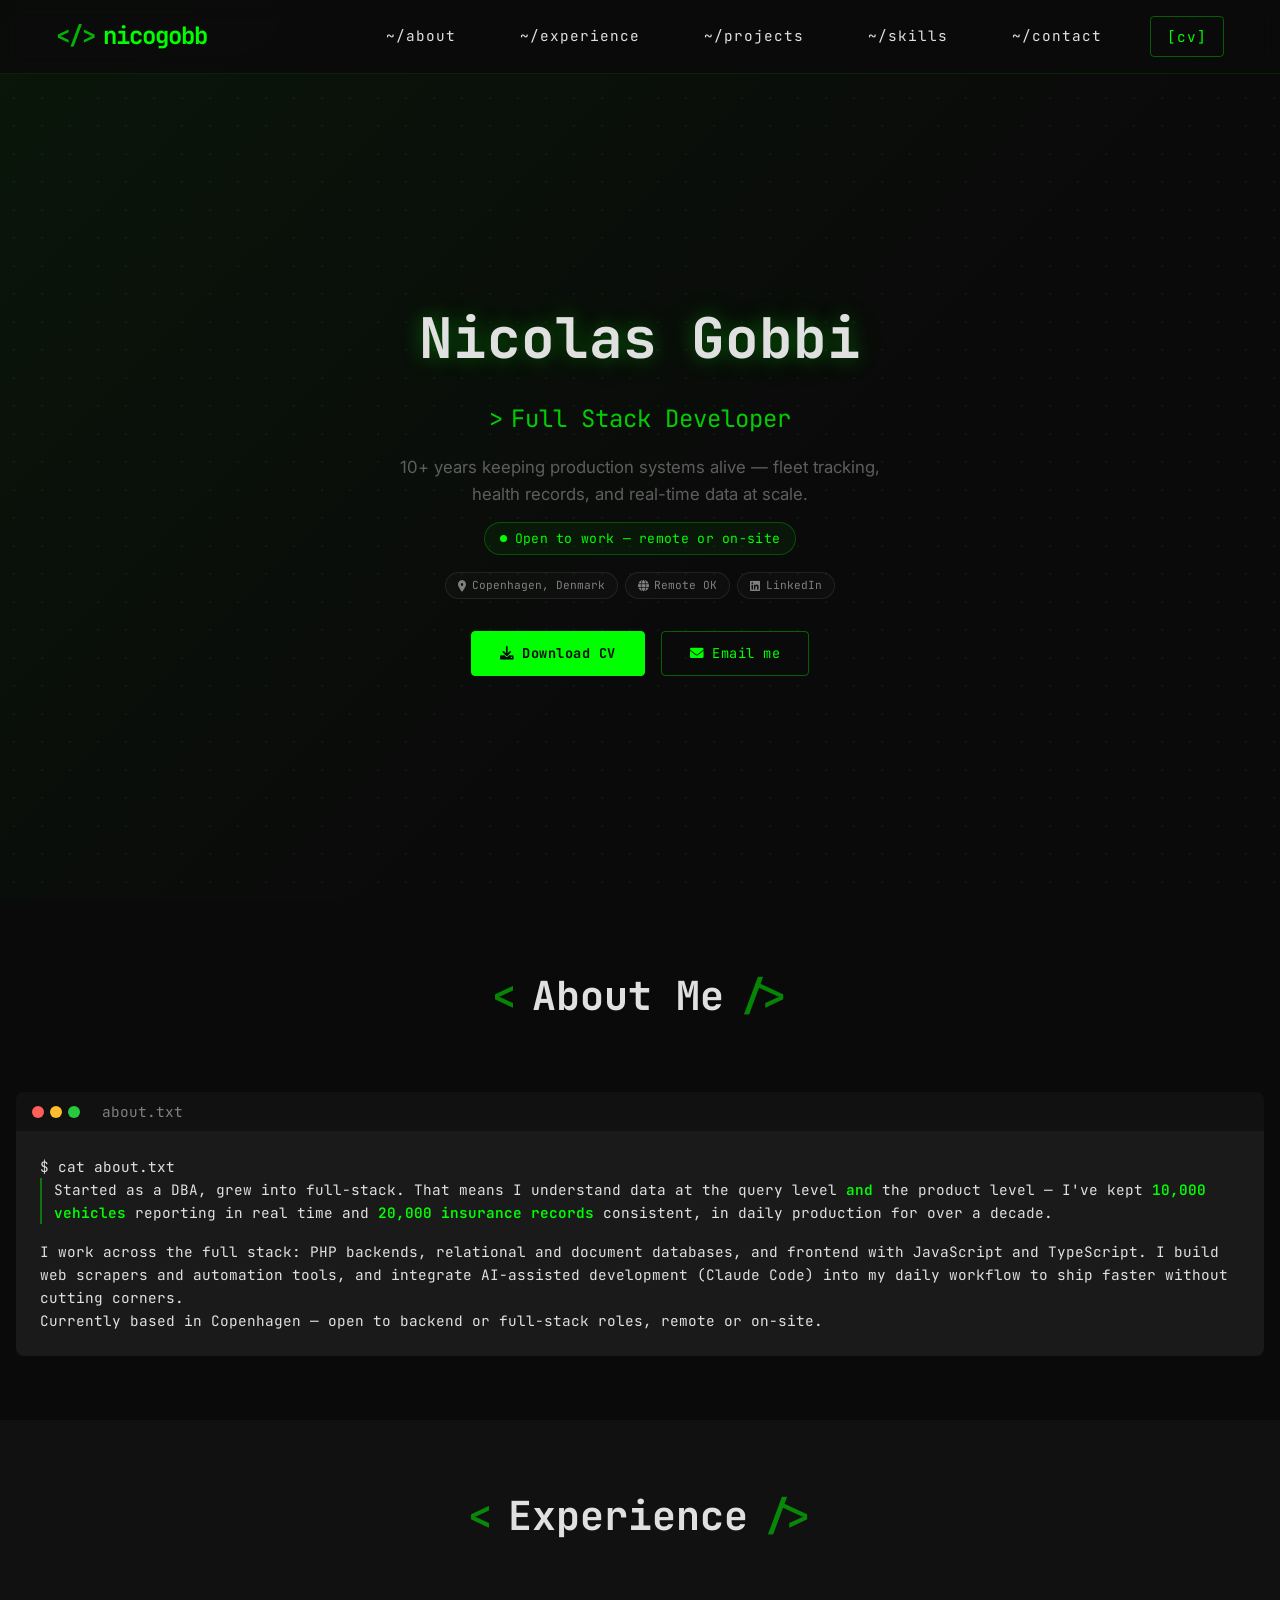
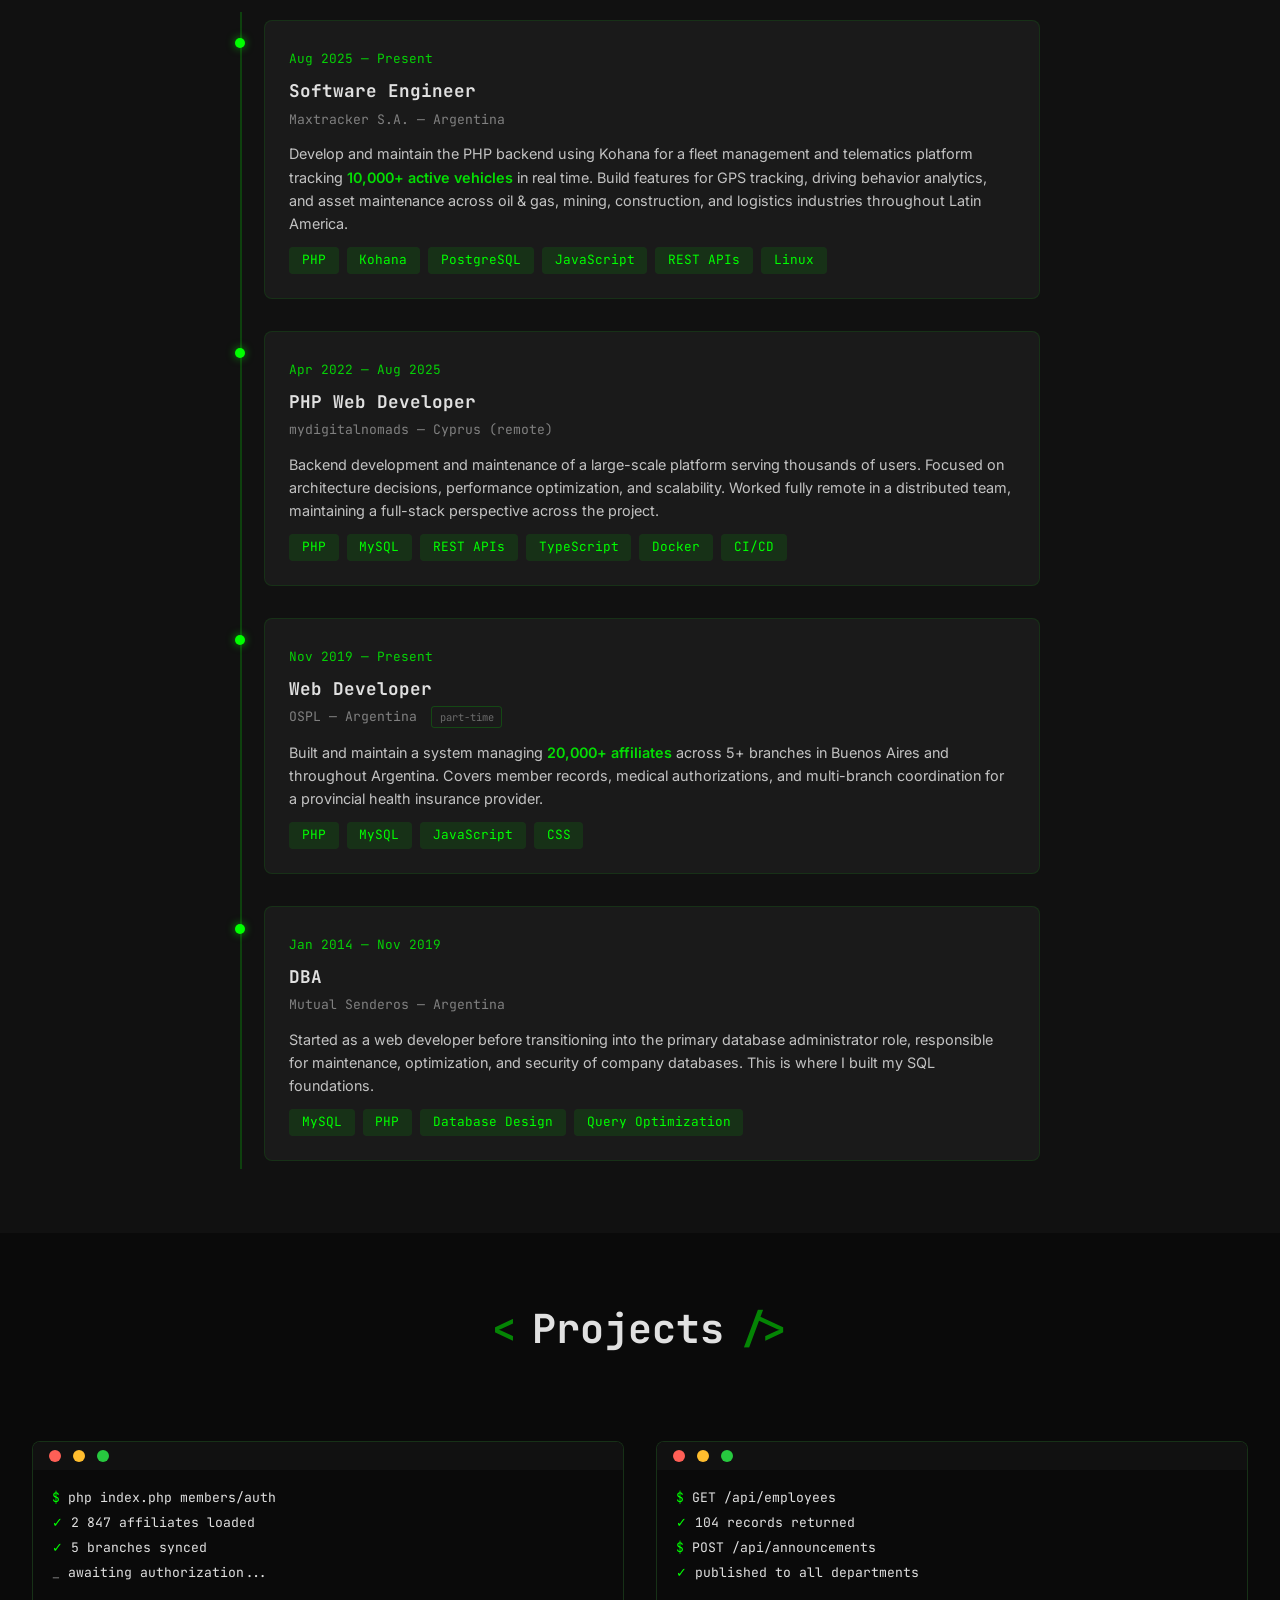
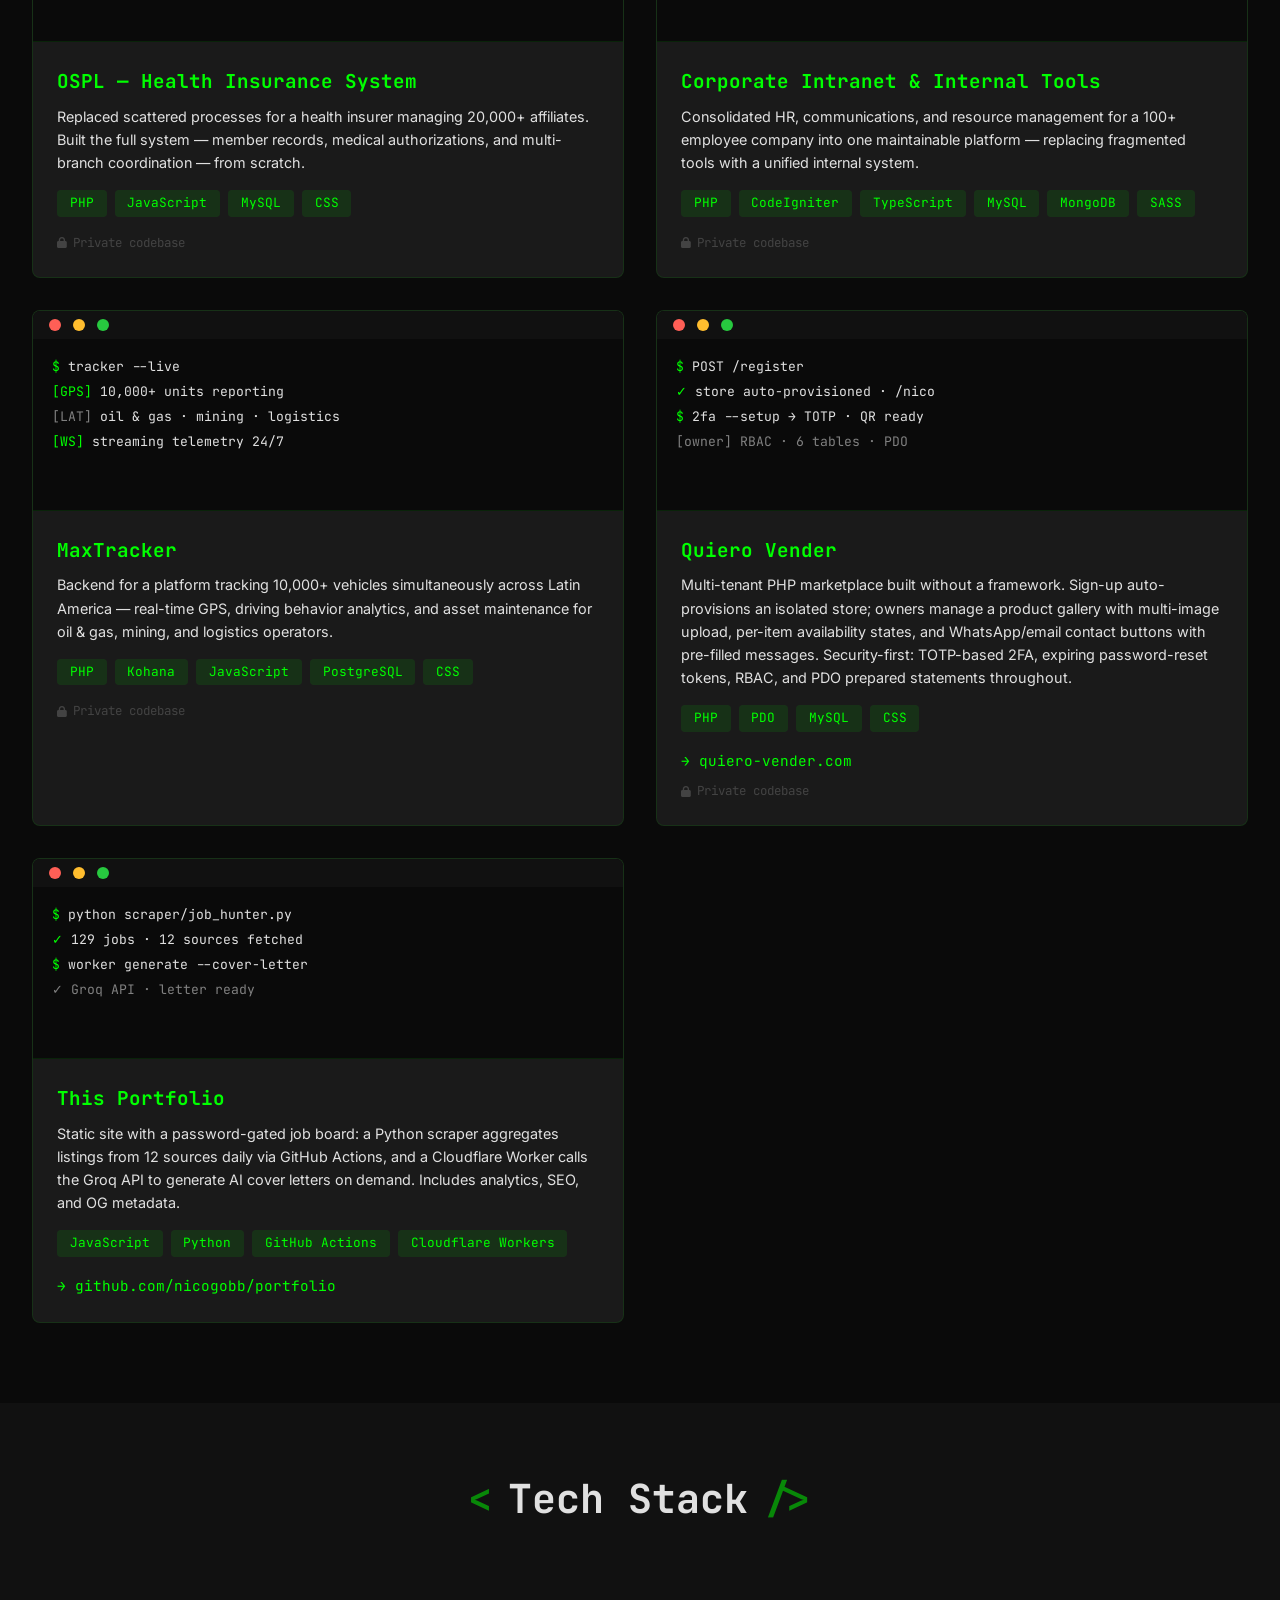
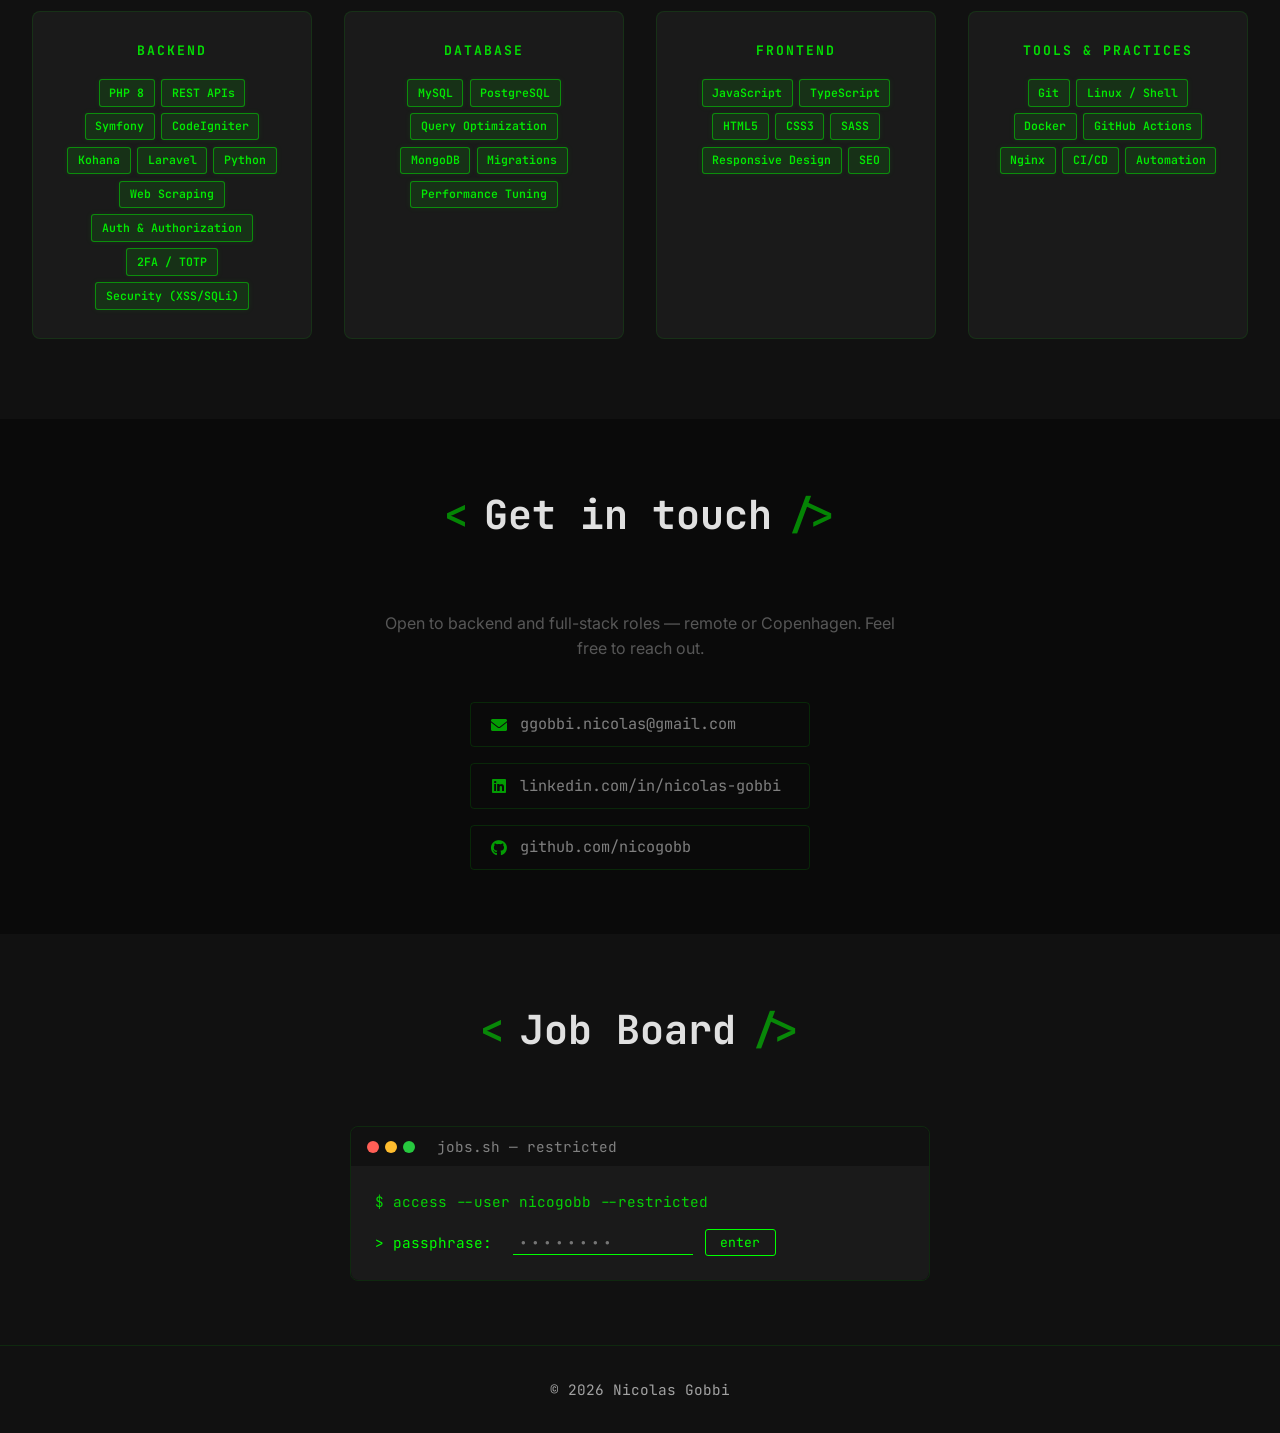
==== index.html @ 5d82e8c5 "feat: unify skill tags, remove two-tier core/secondary distinction Co-Authored-By: Claude Sonnet 4.6" ====
<!DOCTYPE html>
<html lang="en">
<head>
    <meta charset="UTF-8">
    <meta name="viewport" content="width=device-width, initial-scale=1.0">
    <meta name="description" content="Nicolas Gobbi - Full Stack Developer Portfolio showcasing web development projects and skills">
    <meta property="og:type" content="website">
    <meta property="og:title" content="Nicolas Gobbi — Full Stack Developer">
    <meta property="og:description" content="PHP developer with 10+ years of experience building production systems across health, logistics, and fleet tracking industries.">
    <meta property="og:url" content="https://nicogobb.github.io/portfolio/">
    <meta name="twitter:card" content="summary_large_image">
    <meta name="twitter:title" content="Nicolas Gobbi — Full Stack Developer">
    <meta name="twitter:description" content="PHP developer with 10+ years of experience building production systems across health, logistics, and fleet tracking industries.">
    <meta property="og:image" content="https://nicogobb.github.io/portfolio/og-image.png">
    <meta property="og:image:type" content="image/png">
    <meta property="og:image:width" content="1200">
    <meta property="og:image:height" content="630">
    <meta name="twitter:image" content="https://nicogobb.github.io/portfolio/og-image.png">
    <title>Nicolas Gobbi - Developer Portfolio</title>
    <link rel="icon" type="image/svg+xml" href="data:image/svg+xml,<svg xmlns='http://www.w3.org/2000/svg' viewBox='0 0 100 100'><rect width='100' height='100' rx='10' fill='%230a0a0a'/><text x='8' y='78' font-size='65' font-family='monospace' fill='%2300ff00'>%3E_</text></svg>">
    <!-- Preconnect -->
    <link rel="preconnect" href="https://fonts.googleapis.com">
    <link rel="preconnect" href="https://fonts.gstatic.com" crossorigin>
    <!-- SEO -->
    <meta name="author" content="Nicolas Gobbi">
    <meta name="theme-color" content="#0a0a0a">
    <link rel="canonical" href="https://nicogobb.github.io/portfolio/">
    <!-- Google Fonts -->
    <link href="https://fonts.googleapis.com/css2?family=JetBrains+Mono:wght@400;700&family=Inter:wght@400;500;700&display=swap" rel="stylesheet">
    <!-- JSON-LD structured data -->
    <script type="application/ld+json">
    {
      "@context": "https://schema.org",
      "@type": "Person",
      "name": "Nicolas Gobbi",
      "url": "https://nicogobb.github.io/portfolio/",
      "jobTitle": "Full Stack Developer",
      "address": {
        "@type": "PostalAddress",
        "addressLocality": "Copenhagen",
        "addressCountry": "DK"
      },
      "knowsAbout": ["PHP", "JavaScript", "TypeScript", "MySQL", "PostgreSQL", "MongoDB", "CodeIgniter", "Kohana", "Symfony", "REST APIs", "GitHub Actions"],
      "sameAs": [
        "https://github.com/nicogobb",
        "https://linkedin.com/in/nicolas-gobbi"
      ]
    }
    </script>
    <!-- Font Awesome (in head to avoid icon flash on hero chips/buttons) -->
    <link rel="stylesheet" href="https://cdnjs.cloudflare.com/ajax/libs/font-awesome/6.0.0/css/all.min.css">
    <!-- Custom CSS -->
    <link rel="stylesheet" href="css/styles.css">
</head>
<body>
    <!-- Navigation -->
    <nav class="nav">
        <div class="nav__container">
            <a href="#hero" class="nav__logo">nicogobb</a>
            <button class="nav__toggle" aria-label="Toggle menu">
                <span></span>
                <span></span>
                <span></span>
            </button>
            <div class="nav__menu">
                <a href="#about">~/about</a>
                <a href="#experience">~/experience</a>
                <a href="#portfolio">~/projects</a>
                <a href="#skills">~/skills</a>
                <a href="#contact">~/contact</a>
                <a href="CV_NicolasGobbi.pdf" download class="nav__cv">[cv]</a>
            </div>
        </div>
    </nav>

    <!-- Hero Section -->
    <section id="hero" class="hero">
        <div class="hero__container">
            <h1 class="hero__title">Nicolas Gobbi</h1>
            <p class="hero__subtitle">Full Stack Developer</p>
            <p class="hero__tagline">10+ years keeping production systems alive — fleet tracking, health records, and real-time data at scale.</p>
            <p class="hero__available"><span class="available__dot"></span> Open to work — remote or on-site</p>
            <div class="hero__chips">
                <span class="hero__chip"><i class="fas fa-map-marker-alt"></i> Copenhagen, Denmark</span>
                <span class="hero__chip"><i class="fas fa-globe"></i> Remote OK</span>
                <a href="https://linkedin.com/in/nicolas-gobbi" target="_blank" rel="noopener noreferrer" class="hero__chip hero__chip--link"><i class="fab fa-linkedin"></i> LinkedIn</a>
            </div>

            <div class="hero__actions">
                <a href="CV_NicolasGobbi.pdf" download class="hero__btn hero__btn--primary"><i class="fas fa-download"></i> Download CV</a>
                <a href="mailto:ggobbi.nicolas@gmail.com" class="hero__btn hero__btn--secondary"><i class="fas fa-envelope"></i> Email me</a>
            </div>
        </div>
    </section>

    <!-- Main Content Sections -->
    <main>
        <!-- About Section -->
        <section id="about" class="section">
            <h2 class="section__title">About Me</h2>
            <div class="about__content">
                <div class="about__terminal">
                    <div class="terminal__header">
                        <span class="terminal__dot"></span>
                        <span class="terminal__dot"></span>
                        <span class="terminal__dot"></span>
                        <span class="terminal__title">about.txt</span>
                    </div>
                    <div class="terminal__body">
                        <p>$ cat about.txt</p>
                        <p class="about__uvp-line">Started as a DBA, grew into full-stack. That means I understand data at the query level <em>and</em> the product level — I've kept <em>10,000 vehicles</em> reporting in real time and <em>20,000 insurance records</em> consistent, in daily production for over a decade.</p>
                        <p>I work across the full stack: PHP backends, relational and document databases, and frontend with JavaScript and TypeScript. I build web scrapers and automation tools, and integrate AI-assisted development (Claude Code) into my daily workflow to ship faster without cutting corners.</p>
                        <p>Currently based in Copenhagen — open to backend or full-stack roles, remote or on-site.</p>
                    </div>
                </div>
            </div>
        </section>



        <!-- Experience Section -->
        <section id="experience" class="section">
            <h2 class="section__title">Experience</h2>
            <div class="timeline">

                <div class="timeline__item">
                    <div class="timeline__marker"></div>
                    <div class="timeline__content">
                        <span class="timeline__date">Aug 2025 — Present</span>
                        <h3 class="timeline__role">Software Engineer</h3>
                        <span class="timeline__company">Maxtracker S.A. — Argentina</span>
                        <p>Develop and maintain the PHP backend using Kohana for a fleet management and telematics platform tracking <strong>10,000+ active vehicles</strong> in real time. Build features for GPS tracking, driving behavior analytics, and asset maintenance across oil & gas, mining, construction, and logistics industries throughout Latin America.</p>
                        <div class="project__tags">
                            <span>PHP</span><span>Kohana</span><span>PostgreSQL</span><span>JavaScript</span><span>REST APIs</span><span>Linux</span>
                        </div>
                    </div>
                </div>

                <div class="timeline__item">
                    <div class="timeline__marker"></div>
                    <div class="timeline__content">
                        <span class="timeline__date">Apr 2022 — Aug 2025</span>
                        <h3 class="timeline__role">PHP Web Developer</h3>
                        <span class="timeline__company">mydigitalnomads — Cyprus (remote)</span>
                        <p>Backend development and maintenance of a large-scale platform serving thousands of users. Focused on architecture decisions, performance optimization, and scalability. Worked fully remote in a distributed team, maintaining a full-stack perspective across the project.</p>
                        <div class="project__tags">
                            <span>PHP</span><span>MySQL</span><span>REST APIs</span><span>TypeScript</span><span>Docker</span><span>CI/CD</span>
                        </div>
                    </div>
                </div>

                <div class="timeline__item">
                    <div class="timeline__marker"></div>
                    <div class="timeline__content">
                        <span class="timeline__date">Nov 2019 — Present</span>
                        <h3 class="timeline__role">Web Developer</h3>
                        <span class="timeline__company">OSPL — Argentina <span class="timeline__tag">part-time</span></span>
                        <p>Built and maintain a system managing <strong>20,000+ affiliates</strong> across 5+ branches in Buenos Aires and throughout Argentina. Covers member records, medical authorizations, and multi-branch coordination for a provincial health insurance provider.</p>
                        <div class="project__tags">
                            <span>PHP</span><span>MySQL</span><span>JavaScript</span><span>CSS</span>
                        </div>
                    </div>
                </div>

                <div class="timeline__item">
                    <div class="timeline__marker"></div>
                    <div class="timeline__content">
                        <span class="timeline__date">Jan 2014 — Nov 2019</span>
                        <h3 class="timeline__role">DBA</h3>
                        <span class="timeline__company">Mutual Senderos — Argentina</span>
                        <p>Started as a web developer before transitioning into the primary database administrator role, responsible for maintenance, optimization, and security of company databases. This is where I built my SQL foundations.</p>
                        <div class="project__tags">
                            <span>MySQL</span><span>PHP</span><span>Database Design</span><span>Query Optimization</span>
                        </div>
                    </div>
                </div>

            </div>
        </section>

        <!-- Portfolio Section -->
        <section id="portfolio" class="section">
            <h2 class="section__title">Projects</h2>
            <div class="portfolio__grid">
                <div class="project__card">
                    <div class="project__visual">
                        <div class="project__visual-header">
                            <span class="terminal__dot"></span>
                            <span class="terminal__dot"></span>
                            <span class="terminal__dot"></span>
                        </div>
                        <div class="project__visual-body">
                            <span class="pv__accent">$</span> php index.php members/auth<br>
                            <span class="pv__accent">✓</span> 2 847 affiliates loaded<br>
                            <span class="pv__accent">✓</span> 5 branches synced<br>
                            <span class="pv__dim">_</span> awaiting authorization...
                        </div>
                    </div>
                    <div class="project__content">
                        <h3>OSPL — Health Insurance System</h3>
                        <p>Replaced scattered processes for a health insurer managing 20,000+ affiliates. Built the full system — member records, medical authorizations, and multi-branch coordination — from scratch.</p>
                        <div class="project__tags">
                            <span>PHP</span>
                            <span>JavaScript</span>
                            <span>MySQL</span>
                            <span>CSS</span>
                        </div>
                        <span class="project__private"><i class="fas fa-lock"></i> Private codebase</span>
                    </div>
                </div>
                <div class="project__card">
                    <div class="project__visual">
                        <div class="project__visual-header">
                            <span class="terminal__dot"></span>
                            <span class="terminal__dot"></span>
                            <span class="terminal__dot"></span>
                        </div>
                        <div class="project__visual-body">
                            <span class="pv__accent">$</span> GET /api/employees<br>
                            <span class="pv__accent">✓</span> 104 records returned<br>
                            <span class="pv__accent">$</span> POST /api/announcements<br>
                            <span class="pv__accent">✓</span> published to all departments
                        </div>
                    </div>
                    <div class="project__content">
                        <h3>Corporate Intranet & Internal Tools</h3>
                        <p>Consolidated HR, communications, and resource management for a 100+ employee company into one maintainable platform — replacing fragmented tools with a unified internal system.</p>
                        <div class="project__tags">
                            <span>PHP</span>
                            <span>CodeIgniter</span>
                            <span>TypeScript</span>
                            <span>MySQL</span>
                            <span>MongoDB</span>
                            <span>SASS</span>
                        </div>
                        <span class="project__private"><i class="fas fa-lock"></i> Private codebase</span>
                    </div>
                </div>
                <div class="project__card">
                    <div class="project__visual">
                        <div class="project__visual-header">
                            <span class="terminal__dot"></span>
                            <span class="terminal__dot"></span>
                            <span class="terminal__dot"></span>
                        </div>
                        <div class="project__visual-body">
                            <span class="pv__accent">$</span> tracker --live<br>
                            <span class="pv__accent">[GPS]</span> 10,000+ units reporting<br>
                            <span class="pv__dim">[LAT]</span> oil &amp; gas · mining · logistics<br>
                            <span class="pv__accent">[WS]</span> streaming telemetry 24/7
                        </div>
                    </div>
                    <div class="project__content">
                        <h3>MaxTracker</h3>
                        <p>Backend for a platform tracking 10,000+ vehicles simultaneously across Latin America — real-time GPS, driving behavior analytics, and asset maintenance for oil & gas, mining, and logistics operators.</p>
                        <div class="project__tags">
                            <span>PHP</span>
                            <span>Kohana</span>
                            <span>JavaScript</span>
                            <span>PostgreSQL</span>
                            <span>CSS</span>
                        </div>
                        <span class="project__private"><i class="fas fa-lock"></i> Private codebase</span>
                    </div>
                </div>
                <div class="project__card">
                    <div class="project__visual">
                        <div class="project__visual-header">
                            <span class="terminal__dot"></span>
                            <span class="terminal__dot"></span>
                            <span class="terminal__dot"></span>
                        </div>
                        <div class="project__visual-body">
                            <span class="pv__accent">$</span> POST /register<br>
                            <span class="pv__accent">✓</span> store auto-provisioned · /nico<br>
                            <span class="pv__accent">$</span> 2fa --setup → TOTP · QR ready<br>
                            <span class="pv__dim">[owner] RBAC · 6 tables · PDO</span>
                        </div>
                    </div>
                    <div class="project__content">
                        <h3>Quiero Vender</h3>
                        <p>Multi-tenant PHP marketplace built without a framework. Sign-up auto-provisions an isolated store; owners manage a product gallery with multi-image upload, per-item availability states, and WhatsApp/email contact buttons with pre-filled messages. Security-first: TOTP-based 2FA, expiring password-reset tokens, RBAC, and PDO prepared statements throughout.</p>
                        <div class="project__tags">
                            <span>PHP</span>
                            <span>PDO</span>
                            <span>MySQL</span>
                            <span>CSS</span>
                        </div>
                        <a href="https://quiero-vender.com/" target="_blank" rel="noopener noreferrer" class="project__link">→ quiero-vender.com</a>
                        <span class="project__private"><i class="fas fa-lock"></i> Private codebase</span>
                    </div>
                </div>
                <div class="project__card">
                    <div class="project__visual">
                        <div class="project__visual-header">
                            <span class="terminal__dot"></span>
                            <span class="terminal__dot"></span>
                            <span class="terminal__dot"></span>
                        </div>
                        <div class="project__visual-body">
                            <span class="pv__accent">$</span> python scraper/job_hunter.py<br>
                            <span class="pv__accent">✓</span> 129 jobs · 12 sources fetched<br>
                            <span class="pv__accent">$</span> worker generate --cover-letter<br>
                            <span class="pv__dim">✓ Groq API · letter ready</span>
                        </div>
                    </div>
                    <div class="project__content">
                        <h3>This Portfolio</h3>
                        <p>Static site with a password-gated job board: a Python scraper aggregates listings from 12 sources daily via GitHub Actions, and a Cloudflare Worker calls the Groq API to generate AI cover letters on demand. Includes analytics, SEO, and OG metadata.</p>
                        <div class="project__tags">
                            <span>JavaScript</span>
                            <span>Python</span>
                            <span>GitHub Actions</span>
                            <span>Cloudflare Workers</span>
                        </div>
                        <a href="https://github.com/nicogobb/portfolio" target="_blank" rel="noopener noreferrer" class="project__link">→ github.com/nicogobb/portfolio</a>
                    </div>
                </div>
            </div>
        </section>

        <!-- Skills Section -->
        <section id="skills" class="section">
            <h2 class="section__title">Tech Stack</h2>
            <div class="skills__content">
                <div class="skills__grid">
                    <div class="skill__card">
                        <h3>Backend</h3>
                        <div class="skill__tags">
                            <span class="skill__tag">PHP 8</span>
                            <span class="skill__tag">REST APIs</span>
                            <span class="skill__tag">Symfony</span>
                            <span class="skill__tag">CodeIgniter</span>
                            <span class="skill__tag">Kohana</span>
                            <span class="skill__tag">Laravel</span>
                            <span class="skill__tag">Python</span>
                            <span class="skill__tag">Web Scraping</span>
                            <span class="skill__tag">Auth &amp; Authorization</span>
                            <span class="skill__tag">2FA / TOTP</span>
                            <span class="skill__tag">Security (XSS/SQLi)</span>
                        </div>
                    </div>
                    <div class="skill__card">
                        <h3>Database</h3>
                        <div class="skill__tags">
                            <span class="skill__tag">MySQL</span>
                            <span class="skill__tag">PostgreSQL</span>
                            <span class="skill__tag">Query Optimization</span>
                            <span class="skill__tag">MongoDB</span>
                            <span class="skill__tag">Migrations</span>
                            <span class="skill__tag">Performance Tuning</span>
                        </div>
                    </div>
                    <div class="skill__card">
                        <h3>Frontend</h3>
                        <div class="skill__tags">
                            <span class="skill__tag">JavaScript</span>
                            <span class="skill__tag">TypeScript</span>
                            <span class="skill__tag">HTML5</span>
                            <span class="skill__tag">CSS3</span>
                            <span class="skill__tag">SASS</span>
                            <span class="skill__tag">Responsive Design</span>
                            <span class="skill__tag">SEO</span>
                        </div>
                    </div>
                    <div class="skill__card">
                        <h3>Tools &amp; Practices</h3>
                        <div class="skill__tags">
                            <span class="skill__tag">Git</span>
                            <span class="skill__tag">Linux / Shell</span>
                            <span class="skill__tag">Docker</span>
                            <span class="skill__tag">GitHub Actions</span>
                            <span class="skill__tag">Nginx</span>
                            <span class="skill__tag">CI/CD</span>
                            <span class="skill__tag">Automation</span>
                        </div>
                    </div>
                </div>
            </div>
        </section>


        <!-- Contact Section -->
        <section id="contact" class="section">
            <h2 class="section__title">Get in touch</h2>
            <div class="contact__container">
                <p class="contact__lead">Open to backend and full-stack roles — remote or Copenhagen. Feel free to reach out.</p>
                <div class="contact__links">
                    <a href="mailto:ggobbi.nicolas@gmail.com" class="contact__link">
                        <i class="fas fa-envelope"></i>
                        <span>ggobbi.nicolas@gmail.com</span>
                    </a>
                    <a href="https://linkedin.com/in/nicolas-gobbi" target="_blank" rel="noopener noreferrer" class="contact__link">
                        <i class="fab fa-linkedin"></i>
                        <span>linkedin.com/in/nicolas-gobbi</span>
                    </a>
                    <a href="https://github.com/nicogobb" target="_blank" rel="noopener noreferrer" class="contact__link">
                        <i class="fab fa-github"></i>
                        <span>github.com/nicogobb</span>
                    </a>
                </div>
            </div>
        </section>

        <!-- Jobs Section (password-protected, no nav link — access via /#jobs) -->
        <section id="jobs" class="section">
            <h2 class="section__title">Job Board</h2>

            <!-- Password gate -->
            <div class="jobs__gate" id="jobs-gate">
                <div class="jobs__gate-terminal">
                    <div class="terminal__header">
                        <span class="terminal__dot"></span>
                        <span class="terminal__dot"></span>
                        <span class="terminal__dot"></span>
                        <span class="terminal__title">jobs.sh — restricted</span>
                    </div>
                    <div class="terminal__body">
                        <p class="jobs__line">$ access --user nicogobb --restricted</p>
                        <div class="jobs__auth-row">
                            <span class="jobs__prompt">&gt; passphrase:&nbsp;</span>
                            <input type="password" id="jobs-password" class="jobs__input"
                                   placeholder="••••••••" autocomplete="off">
                            <button id="jobs-submit" class="jobs__btn">enter</button>
                        </div>
                        <p class="jobs__error" id="jobs-error">! access denied</p>
                    </div>
                </div>
            </div>

            <!-- Jobs list (shown after unlock) -->
            <div class="jobs__content" id="jobs-content">
                <div class="jobs__toolbar">
                    <span id="jobs-meta" class="jobs__meta"></span>
                    <div class="jobs__toolbar-right">
                        <span id="jobs-updated" class="jobs__updated"></span>
<button id="jobs-lock" class="jobs__btn">$ lock</button>
                    </div>
                </div>
                <div id="jobs-filters" class="jobs__filters"></div>
                <div id="jobs-list" class="jobs__list"></div>
            </div>
        </section>

    </main>

    <!-- Footer -->
    <footer class="footer">
        <div class="footer__container">
            <p class="footer__copy">© 2026 Nicolas Gobbi</p>
        </div>
    </footer>

    <!-- Cover Letter Modal -->
    <div class="cl-overlay" id="cl-overlay">
        <div class="cl-modal">
            <div class="cl-modal__header">
                <span class="cl-modal__title">✉ cover letter</span>
                <div class="cl-modal__actions">
                    <button class="cl-btn" id="cl-copy">copy</button>
                    <button class="cl-btn cl-btn--close" id="cl-close">✕</button>
                </div>
            </div>
            <div class="cl-modal__body" id="cl-body"></div>
        </div>
    </div>

<!-- Scroll to top button -->
    <button class="scroll-top" id="scrollTop" aria-label="Back to top">↑</button>
    <script src="js/main.js"></script>
    <!-- GoatCounter Analytics -->
    <script data-goatcounter="https://nicogobb.goatcounter.com/count"
            async src="//gc.zgo.at/count.js"></script>
</body>
</html>
---- css/styles.css ----
/* CSS Variables */
:root {
    /* Colors - Modern tech-inspired palette */
    --primary-color: #00ff00;  /* Matrix green */
    --secondary-color: #1a1a1a;
    --text-color: #e0e0e0;
    --light-text: #808080;
    --background: #0a0a0a;
    --section-bg: #111111;
    --accent-color: rgba(0, 255, 0, 0.1);
    
    /* Typography */
    --font-main: 'JetBrains Mono', 'Fira Code', monospace;
    --font-secondary: 'Inter', sans-serif;
    
    /* Spacing */
    --spacing-xs: 0.5rem;
    --spacing-sm: 1rem;
    --spacing-md: 2rem;
    --spacing-lg: 4rem;
    
    /* Container */
    --container-width: 1200px;
    --container-padding: 1rem;
}

/* Reset & Base Styles */
* {
    margin: 0;
    padding: 0;
    box-sizing: border-box;
}

body {
    font-family: var(--font-secondary);
    color: var(--text-color);
    line-height: 1.6;
    background-color: var(--background);
    scroll-behavior: smooth;
}

/* Respect reduced-motion preference */
@media (prefers-reduced-motion: reduce) {
    *, *::before, *::after {
        animation-duration: 0.01ms !important;
        animation-iteration-count: 1 !important;
        transition-duration: 0.01ms !important;
    }
    html { scroll-behavior: auto; }
}

/* Container */
.container {
    max-width: var(--container-width);
    margin: 0 auto;
    padding: 0 var(--container-padding);
}

/* Navigation */
.nav {
    position: fixed;
    top: 0;
    width: 100%;
    background: rgba(10, 10, 10, 0.9);
    backdrop-filter: blur(10px);
    border-bottom: 1px solid rgba(0, 255, 0, 0.1);
    z-index: 1000;
}

.nav__container {
    display: flex;
    justify-content: space-between;
    align-items: center;
    padding: var(--spacing-sm) var(--container-padding);
    max-width: var(--container-width);
    margin: 0 auto;
}

.nav__logo {
    font-family: var(--font-main);
    font-size: 1.5rem;
    font-weight: bold;
    color: var(--primary-color);
    text-decoration: none;
    letter-spacing: -1px;
}

.nav__logo::before {
    content: "</>";
    margin-right: 0.5rem;
    opacity: 0.7;
}

.nav__menu {
    display: flex;
    gap: var(--spacing-md);
}

.nav__menu a {
    font-family: var(--font-main);
    color: var(--text-color);
    text-decoration: none;
    transition: all 0.3s ease;
    padding: 0.5rem 1rem;
    border-radius: 4px;
    font-size: 0.9rem;
    letter-spacing: 1px;
}

.nav__menu a:hover {
    color: var(--primary-color);
    background: var(--accent-color);
}


/* Hero Section */
.hero {
    height: 100vh;
    display: flex;
    align-items: center;
    justify-content: center;
    text-align: center;
    padding: var(--spacing-lg) var(--container-padding);
    padding-top: calc(var(--spacing-lg) + 70px);
    background-color: var(--background);
    position: relative;
    overflow: hidden;
}

.hero::before {
    content: "";
    position: absolute;
    top: 0;
    left: 0;
    right: 0;
    bottom: 0;
    background-image:
        radial-gradient(rgba(0, 255, 0, 0.07) 1px, transparent 1px),
        linear-gradient(135deg, rgba(0, 255, 0, 0.05) 0%, transparent 60%);
    background-size: 28px 28px, 100% 100%;
    pointer-events: none;
}

.hero__container {
    position: relative;
    z-index: 1;
}

.hero__title {
    font-family: var(--font-main);
    font-size: 3.5rem;
    margin-bottom: var(--spacing-sm);
    color: var(--text-color);
    text-shadow: 0 0 20px rgba(0, 255, 0, 0.35), 0 0 60px rgba(0, 255, 0, 0.1);
}

.hero__subtitle {
    font-size: 1.5rem;
    color: var(--primary-color);
    font-family: var(--font-main);
    opacity: 0.8;
}

.hero__subtitle::before {
    content: ">";
    margin-right: 0.5rem;
    animation: blink 1s infinite;
}

@keyframes blink {
    50% { opacity: 0; }
}

.hero__tagline {
    font-family: var(--font-secondary);
    font-size: 1.05rem;
    color: var(--light-text);
    opacity: 0.7;
    max-width: 520px;
    margin: 1rem auto 0;
    line-height: 1.6;
}

/* Sections */
.section {
    padding: var(--spacing-lg) var(--container-padding);
    position: relative;
    scroll-margin-top: 70px;
}

.section:nth-child(even) {
    background-color: var(--section-bg);
}

.section__title {
    font-family: var(--font-main);
    text-align: center;
    margin-bottom: var(--spacing-lg);
    font-size: 2.5rem;
    color: var(--text-color);
    position: relative;
    display: inline-block;
    left: 50%;
    transform: translateX(-50%);
}

.section__title::before {
    content: "<";
    color: var(--primary-color);
    margin-right: 1rem;
    opacity: 0.5;
}

.section__title::after {
    content: "/>";
    color: var(--primary-color);
    margin-left: 1rem;
    opacity: 0.5;
}

/* Footer */
.footer {
    background-color: var(--section-bg);
    color: var(--text-color);
    padding: var(--spacing-md) var(--container-padding);
    text-align: center;
    border-top: 1px solid rgba(0, 255, 0, 0.1);
}

.footer__container {
    display: flex;
    flex-direction: column;
    align-items: center;
    gap: 1rem;
}

.footer__container p {
    font-family: var(--font-main);
    font-size: 0.9rem;
    opacity: 0.7;
}

/* Terminal Styling */
.terminal__header {
    background: var(--section-bg);
    padding: 0.5rem 1rem;
    border-radius: 8px 8px 0 0;
    display: flex;
    align-items: center;
}

.terminal__dot {
    width: 12px;
    height: 12px;
    border-radius: 50%;
    margin-right: 6px;
}

.terminal__dot:nth-child(1) { background: #ff5f56; }
.terminal__dot:nth-child(2) { background: #ffbd2e; }
.terminal__dot:nth-child(3) { background: #27c93f; }

.terminal__title {
    margin-left: 1rem;
    color: var(--light-text);
    font-size: 0.9rem;
    font-family: var(--font-main);
}

.terminal__body {
    background: var(--secondary-color);
    padding: 1.5rem;
    border-radius: 0 0 8px 8px;
    font-family: var(--font-main);
    font-size: 0.9rem;
    line-height: 1.6;
}

/* Available badge */
.hero__available {
    display: inline-flex;
    align-items: center;
    gap: 0.5rem;
    margin-top: 0.9rem;
    margin-bottom: 0.4rem;
    font-family: var(--font-main);
    font-size: 0.82rem;
    color: var(--primary-color);
    border: 1px solid rgba(0, 255, 0, 0.25);
    padding: 0.3rem 0.9rem;
    border-radius: 20px;
    background: rgba(0, 255, 0, 0.05);
    letter-spacing: 0.3px;
}

.available__dot {
    width: 7px;
    height: 7px;
    border-radius: 50%;
    background: var(--primary-color);
    flex-shrink: 0;
    animation: dotPulse 2s ease-in-out infinite;
}

@keyframes dotPulse {
    0%, 100% { opacity: 1; }
    50%       { opacity: 0.25; }
}

/* Language level label */
.skill__lang-level {
    font-size: 0.7rem;
    color: var(--light-text);
    opacity: 0.65;
    margin-left: 0.3rem;
}

/* Hero location / availability chips */
.hero__chips {
    display: flex;
    flex-wrap: wrap;
    justify-content: center;
    gap: 0.45rem;
    margin-top: 0.7rem;
    margin-bottom: 0.2rem;
}

.hero__chip {
    font-family: var(--font-main);
    font-size: 0.7rem;
    color: var(--light-text);
    border: 1px solid rgba(255, 255, 255, 0.08);
    border-radius: 20px;
    padding: 0.22rem 0.75rem;
    background: rgba(255, 255, 255, 0.02);
    display: inline-flex;
    align-items: center;
    gap: 0.35rem;
    transition: border-color 0.2s, color 0.2s;
}

.hero__chip--link {
    text-decoration: none;
    cursor: pointer;
}

.hero__chip--link:hover {
    border-color: rgba(0, 255, 0, 0.3);
    color: var(--primary-color);
}

/* Hero action buttons */
.hero__actions {
    display: flex;
    gap: 1rem;
    justify-content: center;
    margin-top: 2rem;
    flex-wrap: wrap;
}

.hero__btn {
    font-family: var(--font-main);
    font-size: 0.85rem;
    padding: 0.65rem 1.75rem;
    border-radius: 4px;
    text-decoration: none;
    letter-spacing: 0.5px;
    transition: all 0.25s ease;
    display: inline-flex;
    align-items: center;
    gap: 0.5rem;
}

.hero__btn--primary {
    background: var(--primary-color);
    color: #0a0a0a;
    border: 1px solid var(--primary-color);
    font-weight: 700;
}

.hero__btn--primary:hover {
    background: transparent;
    color: var(--primary-color);
    box-shadow: 0 0 18px rgba(0, 255, 0, 0.25);
}

.hero__btn--secondary {
    background: transparent;
    color: var(--primary-color);
    border: 1px solid rgba(0, 255, 0, 0.35);
}

.hero__btn--secondary:hover {
    background: var(--accent-color);
    border-color: rgba(0, 255, 0, 0.6);
    box-shadow: 0 0 12px rgba(0, 255, 0, 0.12);
}

/* Hero CTA */
.hero__cta {
    display: inline-block;
    margin-top: 1.5rem;
    padding: 0.7rem 2rem;
    border: 1px solid var(--primary-color);
    color: var(--primary-color);
    font-family: var(--font-main);
    font-size: 0.9rem;
    text-decoration: none;
    border-radius: 4px;
    letter-spacing: 1px;
    transition: all 0.3s ease;
}

.hero__cta::before {
    content: '$ ';
    opacity: 0.5;
}

.hero__cta:hover {
    background: var(--accent-color);
    box-shadow: 0 0 12px rgba(0, 255, 0, 0.2);
}

/* Project Visual (terminal-style card header) */
.project__visual {
    height: 200px;
    background: var(--background);
    border-bottom: 1px solid rgba(0, 255, 0, 0.1);
    display: flex;
    flex-direction: column;
    overflow: hidden;
}

.project__visual-header {
    background: var(--section-bg);
    padding: 0.5rem 1rem;
    display: flex;
    align-items: center;
    gap: 6px;
    flex-shrink: 0;
}

.project__visual-body {
    font-family: var(--font-main);
    font-size: 0.82rem;
    color: var(--text-color);
    padding: 1rem 1.2rem;
    line-height: 1.9;
    flex: 1;
}

.pv__accent { color: var(--primary-color); }
.pv__dim { color: var(--light-text); }


.terminal__line {
    color: var(--text-color);
    margin-bottom: 0.5rem;
}

.terminal__line:last-child {
    margin-bottom: 0;
}

/* About UVP — first paragraph inside the terminal */
.about__uvp-line {
    border-left: 2px solid rgba(0, 255, 0, 0.4);
    padding-left: 0.75rem;
    margin-bottom: 1rem !important;
}

.about__uvp-line em {
    color: var(--primary-color);
    font-style: normal;
    font-weight: 600;
}


/* Experience Timeline */
.timeline {
    position: relative;
    max-width: 800px;
    margin: 0 auto;
    padding: 0.5rem 0 0.5rem 1.5rem;
}

.timeline::before {
    content: '';
    position: absolute;
    left: 0;
    top: 0;
    bottom: 0;
    width: 2px;
    background: rgba(0, 255, 0, 0.2);
}

.timeline__item {
    position: relative;
    margin-bottom: 2rem;
}

.timeline__item:last-child {
    margin-bottom: 0;
}

.timeline__marker {
    position: absolute;
    left: -1.84rem;
    top: 1.1rem;
    width: 10px;
    height: 10px;
    border-radius: 50%;
    background: var(--primary-color);
    box-shadow: 0 0 8px rgba(0, 255, 0, 0.6);
}

.timeline__content {
    background: var(--secondary-color);
    border: 1px solid rgba(0, 255, 0, 0.1);
    border-radius: 8px;
    padding: 1.5rem;
    transition: transform 0.3s ease, border-color 0.3s ease, box-shadow 0.3s ease;
}

.timeline__content:hover {
    transform: translateX(4px);
    border-color: rgba(0, 255, 0, 0.25);
    box-shadow: 0 4px 20px rgba(0, 255, 0, 0.06);
}

.timeline__date {
    font-family: var(--font-main);
    font-size: 0.8rem;
    color: var(--primary-color);
    opacity: 0.8;
}

.timeline__role {
    font-family: var(--font-main);
    color: var(--text-color);
    font-size: 1.1rem;
    margin: 0.4rem 0 0.2rem;
}

.timeline__company {
    display: block;
    font-family: var(--font-main);
    font-size: 0.82rem;
    color: var(--light-text);
    margin-bottom: 0.8rem;
}

.timeline__content p {
    font-size: 0.9rem;
    color: var(--text-color);
    opacity: 0.85;
    line-height: 1.6;
    margin-bottom: 0.75rem;
}

.timeline__content .project__tags {
    margin-bottom: 0;
}

.timeline__content strong {
    color: var(--primary-color);
    font-weight: 600;
    opacity: 1;
}

.timeline__tag {
    display: inline-block;
    font-size: 0.65rem;
    padding: 0.1rem 0.45rem;
    border: 1px solid rgba(0, 255, 0, 0.25);
    border-radius: 3px;
    color: var(--light-text);
    margin-left: 0.4rem;
    vertical-align: middle;
    opacity: 0.8;
    font-family: var(--font-main);
}

/* Skills Grid */
.skills__grid {
    display: grid;
    grid-template-columns: repeat(auto-fit, minmax(220px, 1fr));
    gap: 2rem;
    padding: 1rem;
}

.skill__card {
    background: var(--secondary-color);
    border-radius: 8px;
    padding: 1.75rem;
    text-align: center;
    transition: transform 0.3s ease, border-color 0.3s ease, box-shadow 0.3s ease;
    border: 1px solid rgba(0, 255, 0, 0.1);
}

.skill__card:hover {
    transform: translateY(-5px);
    border-color: rgba(0, 255, 0, 0.3);
    box-shadow: 0 0 20px rgba(0, 255, 0, 0.07), inset 0 0 0 1px rgba(0, 255, 0, 0.05);
}

.skill__card h3 {
    color: var(--primary-color);
    margin-bottom: 1.1rem;
    font-family: var(--font-main);
    font-size: 0.82rem;
    letter-spacing: 2px;
    text-transform: uppercase;
    opacity: 0.85;
}

/* Skill tags */
.skill__tags {
    display: flex;
    flex-wrap: wrap;
    gap: 0.4rem;
    justify-content: center;
}

.skill__tag {
    font-family: var(--font-main);
    font-size: 0.72rem;
    padding: 0.22rem 0.6rem;
    border-radius: 3px;
    border: 1px solid rgba(0, 255, 0, 0.45);
    background: rgba(0, 255, 0, 0.1);
    color: rgba(0, 255, 0, 0.9);
    font-weight: 600;
    white-space: nowrap;
    box-shadow: 0 0 6px rgba(0, 255, 0, 0.08);
    transition: background 0.2s, border-color 0.2s;
}

.skill__card:hover .skill__tag {
    border-color: rgba(0, 255, 0, 0.6);
    background: rgba(0, 255, 0, 0.14);
    box-shadow: 0 0 10px rgba(0, 255, 0, 0.12);
}


/* Active nav link (current section) */
.nav__menu a.active {
    color: var(--primary-color);
    background: var(--accent-color);
}

/* CV link in nav */
.nav__menu a.nav__cv {
    color: var(--primary-color);
    border: 1px solid rgba(0, 255, 0, 0.35);
    border-radius: 4px;
}

.nav__menu a.nav__cv:hover {
    background: var(--accent-color);
    box-shadow: 0 0 8px rgba(0, 255, 0, 0.15);
}

/* Responsive adjustments */
@media (max-width: 768px) {
    .nav__menu {
        display: none;
    }
    
    .hero__title {
        font-size: 2rem;
    }
    
    .hero__subtitle {
        font-size: 1.2rem;
    }
    
    .section__title {
        font-size: 2rem;
    }
    
    .skills__grid {
        grid-template-columns: 1fr;
    }
    
    
    .terminal__body {
        padding: 1rem;
    }
}

/* Hamburger Menu */
.nav__toggle {
    display: none;
    background: none;
    border: none;
    cursor: pointer;
    padding: 0.5rem;
    position: relative;
    z-index: 1000;
}

.nav__toggle span {
    display: block;
    width: 25px;
    height: 2px;
    background-color: var(--primary-color);
    margin: 5px 0;
    transition: all 0.3s ease;
}

/* Portfolio Grid */
.portfolio__grid {
    display: grid;
    grid-template-columns: repeat(auto-fill, minmax(400px, 1fr));
    gap: 2rem;
    padding: 1rem;
}

.project__card {
    background: var(--secondary-color);
    border-radius: 8px;
    overflow: hidden;
    transition: transform 0.3s ease;
    border: 1px solid rgba(0, 255, 0, 0.1);
}

.project__card:hover {
    transform: translateY(-5px);
    border-color: rgba(0, 255, 0, 0.25);
    box-shadow: 0 8px 30px rgba(0, 255, 0, 0.08);
}

.project__card img {
    width: 100%;
    height: 200px;
    object-fit: cover;
    border-bottom: 1px solid rgba(0, 255, 0, 0.1);
}

.project__content {
    padding: 1.5rem;
}

.project__content h3 {
    color: var(--primary-color);
    font-family: var(--font-main);
    font-size: 1.2rem;
    margin-bottom: 0.5rem;
}

.project__content p {
    color: var(--text-color);
    font-size: 0.9rem;
    margin-bottom: 1rem;
}

.project__tags {
    display: flex;
    flex-wrap: wrap;
    gap: 0.5rem;
    margin-bottom: 1rem;
}

.project__tags span {
    background: var(--accent-color);
    color: var(--primary-color);
    padding: 0.2rem 0.8rem;
    border-radius: 4px;
    font-size: 0.8rem;
    font-family: var(--font-main);
}

.project__link {
    color: var(--primary-color);
    text-decoration: none;
    font-family: var(--font-main);
    font-size: 0.9rem;
    display: inline-block;
    transition: all 0.3s ease;
}

.project__link:hover {
    transform: translateX(5px);
}

.project__private {
    display: flex;
    align-items: center;
    gap: 0.4rem;
    margin-top: 0.5rem;
    font-family: var(--font-main);
    font-size: 0.78rem;
    color: var(--light-text);
    opacity: 0.4;
}

.project__private i {
    font-size: 0.7rem;
}

/* Mobile Menu Styles */
@media (max-width: 768px) {
    .nav__toggle {
        display: block;
    }

    .nav__menu {
        position: fixed;
        top: 0;
        right: -100%;
        width: 70%;
        height: 100vh;
        background: var(--secondary-color);
        padding: 6rem 2rem 2rem;
        transition: right 0.3s ease;
        flex-direction: column;
        gap: 1rem;
    }

    .nav__menu.active {
        right: 0;
    }

    .nav__toggle.active span:nth-child(1) {
        transform: rotate(45deg) translate(5px, 5px);
    }

    .nav__toggle.active span:nth-child(2) {
        opacity: 0;
    }

    .nav__toggle.active span:nth-child(3) {
        transform: rotate(-45deg) translate(7px, -6px);
    }

    .portfolio__grid {
        grid-template-columns: 1fr;
    }
}

/* Prevent scrolling when menu is open */
body.menu-open {
    overflow: hidden;
}

/* Mobile Menu Styles */
@media (max-width: 768px) {
    .nav__toggle {
        display: block;
        z-index: 1001;
    }

    .nav__menu {
        position: fixed;
        top: 0;
        right: -100%;
        width: 100%;
        height: 100vh;
        background: rgba(26, 26, 26, 0.98);
        backdrop-filter: blur(10px);
        padding: 6rem 2rem 2rem;
        transition: all 0.3s ease-in-out;
        flex-direction: column;
        align-items: center;
        justify-content: center;
        gap: 2rem;
        z-index: 1000;
    }

    .nav__menu.active {
        right: 0;
    }

    .nav__menu a {
        font-size: 1.2rem;
        opacity: 0;
        transform: translateY(20px);
        transition: all 0.3s ease;
    }

    .nav__menu.active a {
        opacity: 1;
        transform: translateY(0);
    }

    .nav__menu a:nth-child(1) { transition-delay: 0.1s; }
    .nav__menu a:nth-child(2) { transition-delay: 0.2s; }
    .nav__menu a:nth-child(3) { transition-delay: 0.3s; }
    .nav__menu a:nth-child(4) { transition-delay: 0.4s; }
    .nav__menu a:nth-child(5) { transition-delay: 0.5s; }
    .nav__menu a:nth-child(6) { transition-delay: 0.6s; }

    /* Hamburger Animation */
    .nav__toggle span {
        display: block;
        width: 28px;
        height: 2px;
        background-color: var(--primary-color);
        margin: 6px auto;
        transition: all 0.3s ease-in-out;
    }

    .nav__toggle.active span:nth-child(1) {
        transform: rotate(45deg) translate(5px, 5px);
    }

    .nav__toggle.active span:nth-child(2) {
        opacity: 0;
        transform: translateX(-20px);
    }

    .nav__toggle.active span:nth-child(3) {
        transform: rotate(-45deg) translate(7px, -6px);
    }
}

/* Keyboard focus accessibility */
a:focus-visible,
button:focus-visible {
    outline: 2px solid var(--primary-color);
    outline-offset: 3px;
    border-radius: 3px;
}

/* Animations */
.animate-hidden {
    opacity: 0;
    transform: translateY(20px);
    transition: opacity 0.6s ease-out, transform 0.6s ease-out;
}

.animate-in {
    opacity: 1;
    transform: translateY(0);
}

/* Custom animations for different elements */
.skill__card.animate-hidden {
    transform: translateY(30px) scale(0.95);
}

.skill__card.animate-in {
    transform: translateY(0) scale(1);
}

.project__card.animate-hidden {
    transform: translateY(40px) scale(0.95);
}

.project__card.animate-in {
    transform: translateY(0) scale(1);
}

/* Stagger animation delays for cards */
.skill__card:nth-child(2) { transition-delay: 0.1s; }
.skill__card:nth-child(3) { transition-delay: 0.2s; }
.skill__card:nth-child(4) { transition-delay: 0.3s; }
.skill__card:nth-child(5) { transition-delay: 0.4s; }

.project__card:nth-child(2) {
    transition-delay: 0.1s;
}

.project__card:nth-child(3) {
    transition-delay: 0.2s;
}

/* ── Jobs Section ────────────────────────────────────────────────────────── */

.jobs__gate-terminal {
    max-width: 580px;
    margin: 0 auto;
    border: 1px solid rgba(0, 255, 0, 0.1);
    border-radius: 8px;
}

.jobs__line {
    color: var(--primary-color);
    opacity: 0.8;
    margin-bottom: 1rem;
}

.jobs__auth-row {
    display: flex;
    align-items: center;
    gap: 0.75rem;
    flex-wrap: wrap;
}

.jobs__prompt {
    color: var(--primary-color);
    white-space: nowrap;
    font-family: var(--font-main);
    font-size: 0.9rem;
}

.jobs__input {
    background: transparent;
    border: none;
    border-bottom: 1px solid var(--primary-color);
    color: var(--primary-color);
    font-family: var(--font-main);
    font-size: 0.9rem;
    padding: 0.15rem 0.4rem;
    outline: none;
    width: 180px;
    letter-spacing: 3px;
}

.jobs__btn {
    background: transparent;
    border: 1px solid var(--primary-color);
    color: var(--primary-color);
    font-family: var(--font-main);
    font-size: 0.82rem;
    padding: 0.25rem 0.9rem;
    cursor: pointer;
    border-radius: 3px;
    transition: background 0.2s;
}

.jobs__btn:hover {
    background: var(--accent-color);
}

.jobs__error {
    margin-top: 0.75rem;
    color: #ff4444;
    font-family: var(--font-main);
    font-size: 0.85rem;
    display: none;
}

.jobs__error.visible {
    display: block;
}

.jobs__content {
    display: none;
}

.jobs__content.visible {
    display: block;
}

.jobs__toolbar {
    display: flex;
    justify-content: space-between;
    align-items: center;
    max-width: 860px;
    margin: 0 auto 1.25rem;
    gap: 1rem;
    flex-wrap: wrap;
}

.jobs__toolbar-right {
    display: flex;
    align-items: center;
    gap: 1rem;
}

.jobs__updated {
    font-family: var(--font-main);
    font-size: 0.72rem;
    opacity: 0.9;
}

.jobs__meta {
    font-family: var(--font-main);
    font-size: 0.82rem;
    color: var(--light-text);
}

.jobs__list {
    max-width: 860px;
    margin: 0 auto;
    display: flex;
    flex-direction: column;
    gap: 0.6rem;
}

.jobs__card {
    background: var(--secondary-color);
    border: 1px solid rgba(0, 255, 0, 0.07);
    border-radius: 6px;
    padding: 0.9rem 1.25rem;
    display: grid;
    grid-template-columns: 1fr auto;
    gap: 0.2rem 1rem;
    align-items: center;
    transition: border-color 0.2s, transform 0.2s;
}

.jobs__card:hover {
    border-color: rgba(0, 255, 0, 0.22);
    transform: translateX(3px);
}

.jobs__card-title {
    font-family: var(--font-main);
    font-size: 0.92rem;
    color: var(--primary-color);
    text-decoration: none;
    grid-column: 1;
    grid-row: 1;
}

.jobs__card-title:hover {
    text-decoration: underline;
}

.jobs__card-company {
    font-family: var(--font-main);
    font-size: 0.78rem;
    color: var(--light-text);
    grid-column: 1;
    grid-row: 2;
}

.jobs__card-meta {
    grid-column: 2;
    grid-row: 1 / 3;
    display: flex;
    flex-direction: column;
    align-items: flex-end;
    gap: 0.3rem;
}

.jobs__badge {
    font-family: var(--font-main);
    font-size: 0.68rem;
    padding: 0.12rem 0.5rem;
    border-radius: 3px;
    white-space: nowrap;
}

.jobs__badge--RemoteOK       { background: #0d1f0d; color: #4caf50; }
.jobs__badge--WeWorkRemotely { background: #0d1827; color: #64b5f6; }
.jobs__badge--LinkedIn       { background: #071524; color: #0a85c2; }
.jobs__badge--GetOnBrd       { background: #1f0d0d; color: #ef5350; }
.jobs__badge--Jobindex       { background: #0d1a12; color: #69f0ae; }
.jobs__badge--IT-jobbank     { background: #1a140d; color: #ffcc80; }
.jobs__badge--TheHub         { background: #130d1a; color: #ce93d8; }
.jobs__badge--LandingJobs    { background: #0d1520; color: #80cbc4; }
.jobs__badge--Himalayas      { background: #0d1a1a; color: #4dd0e1; }
.jobs__badge--denmark        { background: #1a1a2e; color: #c0392b; border: 1px solid rgba(192,57,43,0.4); }

.jobs__date {
    font-family: var(--font-main);
    font-size: 0.7rem;
    color: var(--light-text);
    opacity: 0.6;
}

.jobs__salary {
    font-family: var(--font-main);
    font-size: 0.72rem;
    color: #7fffb0;
    opacity: 0.75;
    margin-left: 0.4rem;
}

/* ── Match score bar ─────────────────────────────────────────── */
.jobs__match {
    grid-column: 1 / -1;
    display: flex;
    align-items: center;
    gap: 0.5rem;
    padding-top: 0.35rem;
    border-top: 1px solid rgba(0, 255, 0, 0.06);
    cursor: default;
}

.jobs__match-track {
    flex: 1;
    height: 4px;
    background: rgba(255, 255, 255, 0.05);
    border-radius: 2px;
    overflow: hidden;
}

.jobs__match-fill {
    height: 100%;
    border-radius: 2px;
    transition: width 0.5s ease;
}

.jobs__match-fill--high   { background: var(--primary-color); box-shadow: 0 0 6px rgba(0, 255, 0, 0.4); }
.jobs__match-fill--medium { background: #e6b800; }
.jobs__match-fill--low    { background: #e05252; }

.jobs__match-label {
    font-family: var(--font-main);
    font-size: 0.72rem;
    font-weight: 700;
    min-width: 2.8rem;
    text-align: right;
    white-space: nowrap;
}

.jobs__match-label--high   { color: var(--primary-color); }
.jobs__match-label--medium { color: #e6b800; }
.jobs__match-label--low    { color: #e05252; }

.jobs__match--uncertain .jobs__match-label { opacity: 0.7; }

.jobs__match--uncertain .jobs__match-fill {
    opacity: 0.55;
}

/* ─────────────────────────────────────────────────────────────── */

.jobs__card--applied {
    opacity: 0.45;
}

.jobs__card--applied .jobs__card-title {
    text-decoration: line-through;
}

.jobs__card--novisa {
    opacity: 0.35;
    border-color: rgba(255, 140, 0, 0.2);
}

.jobs__card--novisa .jobs__card-title {
    text-decoration: line-through;
    text-decoration-color: rgba(255, 140, 0, 0.5);
}

.jobs__apply-btn {
    background: transparent;
    border: 1px solid rgba(0, 255, 0, 0.2);
    color: var(--light-text);
    font-family: var(--font-main);
    font-size: 0.68rem;
    padding: 0.12rem 0.5rem;
    cursor: pointer;
    border-radius: 3px;
    transition: all 0.2s;
    white-space: nowrap;
}

.jobs__apply-btn:hover {
    border-color: var(--primary-color);
    color: var(--primary-color);
    background: var(--accent-color);
}

.jobs__apply-btn--done {
    border-color: rgba(0, 255, 0, 0.5);
    color: var(--primary-color);
    background: rgba(0, 255, 0, 0.06);
}

.jobs__novisa-btn {
    background: transparent;
    border: 1px solid rgba(255, 140, 0, 0.2);
    color: var(--light-text);
    font-family: var(--font-main);
    font-size: 0.68rem;
    padding: 0.12rem 0.5rem;
    cursor: pointer;
    border-radius: 3px;
    transition: all 0.2s;
    white-space: nowrap;
}

.jobs__novisa-btn:hover {
    border-color: #ff8c00;
    color: #ff8c00;
    background: rgba(255, 140, 0, 0.06);
}

.jobs__novisa-btn--on {
    border-color: rgba(255, 140, 0, 0.5);
    color: #ff8c00;
    background: rgba(255, 140, 0, 0.07);
}

.jobs__closed-btn {
    background: transparent;
    border: 1px solid rgba(180, 50, 50, 0.25);
    color: var(--light-text);
    font-family: var(--font-main);
    font-size: 0.68rem;
    padding: 0.12rem 0.5rem;
    cursor: pointer;
    border-radius: 3px;
    transition: all 0.2s;
    white-space: nowrap;
}

.jobs__closed-btn:hover {
    border-color: #e05252;
    color: #e05252;
    background: rgba(224, 82, 82, 0.06);
}

.jobs__closed-btn--on {
    border-color: rgba(224, 82, 82, 0.5);
    color: #e05252;
    background: rgba(224, 82, 82, 0.08);
}

.jobs__card--closed {
    opacity: 0.3;
    border-color: rgba(224, 82, 82, 0.15);
}

.jobs__card--closed .jobs__card-title {
    text-decoration: line-through;
    text-decoration-color: rgba(224, 82, 82, 0.5);
}

.jobs__filters {
    max-width: 860px;
    margin: 0 auto;
}

/* Tab switcher: remote / denmark */
.jobs__views {
    display: flex;
    border-bottom: 1px solid rgba(0, 255, 0, 0.15);
    margin-bottom: 0.75rem;
}

.jobs__view {
    background: transparent;
    border: none;
    border-bottom: 2px solid transparent;
    color: var(--light-text);
    font-family: var(--font-main);
    font-size: 0.88rem;
    padding: 0.5rem 1.5rem;
    cursor: pointer;
    margin-bottom: -1px;
    transition: all 0.2s;
    letter-spacing: 0.5px;
}

.jobs__view:hover {
    color: var(--text-color);
}

.jobs__view--active {
    color: var(--primary-color);
    border-bottom-color: var(--primary-color);
}

.jobs__view-count {
    opacity: 0.5;
    font-size: 0.78rem;
}

/* Search bar */
.jobs__search-wrap {
    margin-bottom: 0.9rem;
}

.jobs__search {
    width: 100%;
    background: transparent;
    border: 1px solid rgba(0, 255, 0, 0.15);
    color: var(--text-color);
    font-family: var(--font-main);
    font-size: 0.8rem;
    padding: 0.35rem 0.75rem;
    border-radius: 3px;
    outline: none;
    transition: border-color 0.2s;
}

.jobs__search::placeholder {
    color: var(--light-text);
    opacity: 0.6;
}

.jobs__search:focus {
    border-color: rgba(0, 255, 0, 0.4);
}

/* Status filter: all / pending / applied */
.jobs__statuses {
    display: flex;
    gap: 0.5rem;
    margin-bottom: 1.25rem;
}

.jobs__filter {
    background: transparent;
    border: 1px solid rgba(0, 255, 0, 0.15);
    color: var(--light-text);
    font-family: var(--font-main);
    font-size: 0.72rem;
    padding: 0.18rem 0.7rem;
    cursor: pointer;
    border-radius: 3px;
    transition: all 0.2s;
}

.jobs__filter:hover,
.jobs__filter--active {
    border-color: var(--primary-color);
    color: var(--primary-color);
    background: var(--accent-color);
}

@media (max-width: 600px) {
    /* Job cards: stack to single column */
    .jobs__card {
        grid-template-columns: 1fr;
        padding: 0.75rem 1rem;
    }

    .jobs__card-meta {
        grid-column: 1;
        grid-row: auto;
        flex-direction: row;
        flex-wrap: wrap;
        align-items: center;
        justify-content: flex-start;
        gap: 0.4rem;
        margin-top: 0.5rem;
    }

    /* Tabs: fill width evenly */
    .jobs__views {
        width: 100%;
    }

    .jobs__view {
        flex: 1;
        text-align: center;
        padding: 0.5rem 0.5rem;
        font-size: 0.82rem;
    }

    /* Status filters: wrap on small screens */
    .jobs__statuses {
        flex-wrap: wrap;
        gap: 0.35rem;
    }

    .jobs__filter {
        font-size: 0.68rem;
        padding: 0.15rem 0.55rem;
    }

    /* Search input full width already, fine-tune */
    .jobs__search {
        font-size: 0.78rem;
    }

    /* Toolbar: stack vertically */
    .jobs__toolbar {
        flex-direction: column;
        align-items: flex-start;
        gap: 0.4rem;
    }

    .jobs__toolbar-right {
        width: 100%;
        justify-content: space-between;
    }

    /* Auth gate */
    .jobs__auth-row {
        flex-direction: column;
        align-items: flex-start;
    }
    .jobs__input { width: 100%; }

    /* Salary inline with company */
    .jobs__salary {
        display: block;
        margin-left: 0;
        margin-top: 0.1rem;
    }
}


/* ── Job match hints (pros / cons) ───────────────────────────────────────── */
.jobs__match-hints {
    grid-column: 1 / -1;
    display: flex;
    flex-wrap: wrap;
    gap: 0.3rem;
    padding-top: 0.4rem;
}

.jobs__hint {
    font-family: var(--font-main);
    font-size: 0.62rem;
    padding: 0.12rem 0.45rem;
    border-radius: 2px;
    white-space: nowrap;
}

.jobs__hint--pro {
    color: var(--primary-color);
    background: rgba(0, 255, 0, 0.05);
    border: 1px solid rgba(0, 255, 0, 0.12);
}

.jobs__hint--con {
    color: #e06060;
    background: rgba(224, 96, 96, 0.05);
    border: 1px solid rgba(224, 96, 96, 0.15);
}


/* ── Contact Section ─────────────────────────────────────────────────────── */
.contact__container {
    max-width: 540px;
    margin: 0 auto;
    text-align: center;
}

.contact__lead {
    font-family: var(--font-secondary);
    font-size: 1rem;
    color: var(--light-text);
    opacity: 0.65;
    margin-bottom: 2.5rem;
    line-height: 1.6;
}

.contact__links {
    display: flex;
    flex-direction: column;
    gap: 1rem;
    align-items: center;
}

.contact__link {
    display: flex;
    align-items: center;
    gap: 0.75rem;
    font-family: var(--font-main);
    font-size: 0.95rem;
    color: var(--light-text);
    text-decoration: none;
    padding: 0.6rem 1.2rem;
    border: 1px solid rgba(0, 255, 0, 0.12);
    border-radius: 4px;
    width: 100%;
    max-width: 340px;
    transition: color 0.2s, border-color 0.2s, background 0.2s;
}

.contact__link i {
    color: var(--primary-color);
    opacity: 0.6;
    font-size: 1rem;
    width: 1.1rem;
    text-align: center;
    transition: opacity 0.2s;
}

.contact__link:hover {
    color: var(--primary-color);
    border-color: rgba(0, 255, 0, 0.35);
    background: rgba(0, 255, 0, 0.04);
}

.contact__link:hover i {
    opacity: 1;
}

/* ── Cover Letter ────────────────────────────────────────────────────────── */
.cl-overlay {
    display: none;
    position: fixed;
    inset: 0;
    background: rgba(0, 0, 0, 0.75);
    z-index: 2000;
    align-items: center;
    justify-content: center;
    padding: 1rem;
}

.cl-overlay.visible {
    display: flex;
}

.cl-modal {
    background: var(--secondary-color);
    border: 1px solid rgba(0, 255, 0, 0.2);
    border-radius: 8px;
    width: 100%;
    max-width: 680px;
    max-height: 85vh;
    display: flex;
    flex-direction: column;
    box-shadow: 0 0 40px rgba(0, 255, 0, 0.07);
}

.cl-modal--sm {
    max-width: 380px;
}

.cl-modal__header {
    display: flex;
    align-items: center;
    justify-content: space-between;
    padding: 0.75rem 1rem;
    border-bottom: 1px solid rgba(0, 255, 0, 0.1);
    flex-shrink: 0;
}

.cl-modal__title {
    font-family: var(--font-main);
    font-size: 0.85rem;
    color: var(--primary-color);
    opacity: 0.8;
}

.cl-modal__actions {
    display: flex;
    gap: 0.5rem;
}

.cl-modal__body {
    padding: 1.25rem;
    overflow-y: auto;
    font-family: var(--font-secondary);
    font-size: 0.9rem;
    line-height: 1.7;
    color: var(--text-color);
    white-space: pre-wrap;
    flex: 1;
}

.cl-modal__body[data-state="loading"] {
    color: var(--light-text);
    font-family: var(--font-main);
}

.cl-modal__body[data-state="error"] {
    color: #ff5f56;
    font-family: var(--font-main);
}

.cl-btn {
    background: transparent;
    border: 1px solid rgba(0, 255, 0, 0.2);
    color: var(--light-text);
    font-family: var(--font-main);
    font-size: 0.72rem;
    padding: 0.2rem 0.6rem;
    cursor: pointer;
    border-radius: 3px;
    transition: all 0.2s;
}

.cl-btn:hover {
    border-color: var(--primary-color);
    color: var(--primary-color);
}

.cl-btn--close {
    border-color: transparent;
    opacity: 0.5;
}

.cl-hint {
    font-family: var(--font-main);
    font-size: 0.75rem;
    color: var(--light-text);
    opacity: 0.6;
    margin-bottom: 0.75rem;
}

.cl-input {
    width: 100%;
    margin-bottom: 0.75rem;
    display: block;
}

.cl-save-btn {
    width: 100%;
}

.jobs__letter-btn {
    font-family: var(--font-main);
    font-size: 0.7rem;
    background: transparent;
    border: 1px solid rgba(0, 255, 0, 0.2);
    color: var(--light-text);
    padding: 0.15rem 0.5rem;
    border-radius: 3px;
    cursor: pointer;
    transition: all 0.2s;
}

.jobs__letter-btn:hover {
    border-color: var(--primary-color);
    color: var(--primary-color);
}

.jobs__btn--key {
    opacity: 0.6;
}

.jobs__btn--key:hover {
    opacity: 1;
}

/* Scroll to top button */
.scroll-top {
    position: fixed;
    bottom: 2rem;
    right: 2rem;
    background: var(--secondary-color);
    border: 1px solid rgba(0, 255, 0, 0.3);
    color: var(--primary-color);
    font-family: var(--font-main);
    font-size: 1.1rem;
    width: 40px;
    height: 40px;
    border-radius: 4px;
    cursor: pointer;
    opacity: 0;
    transform: translateY(10px);
    transition: opacity 0.3s ease, transform 0.3s ease, background 0.3s ease;
    z-index: 999;
    pointer-events: none;
}

.scroll-top.visible {
    opacity: 1;
    transform: translateY(0);
    pointer-events: auto;
}

.scroll-top:hover {
    background: var(--accent-color);
    box-shadow: 0 0 10px rgba(0, 255, 0, 0.2);
}

.footer__copy {
    font-family: var(--font-main);
    font-size: 0.8rem;
    opacity: 0.35;
}
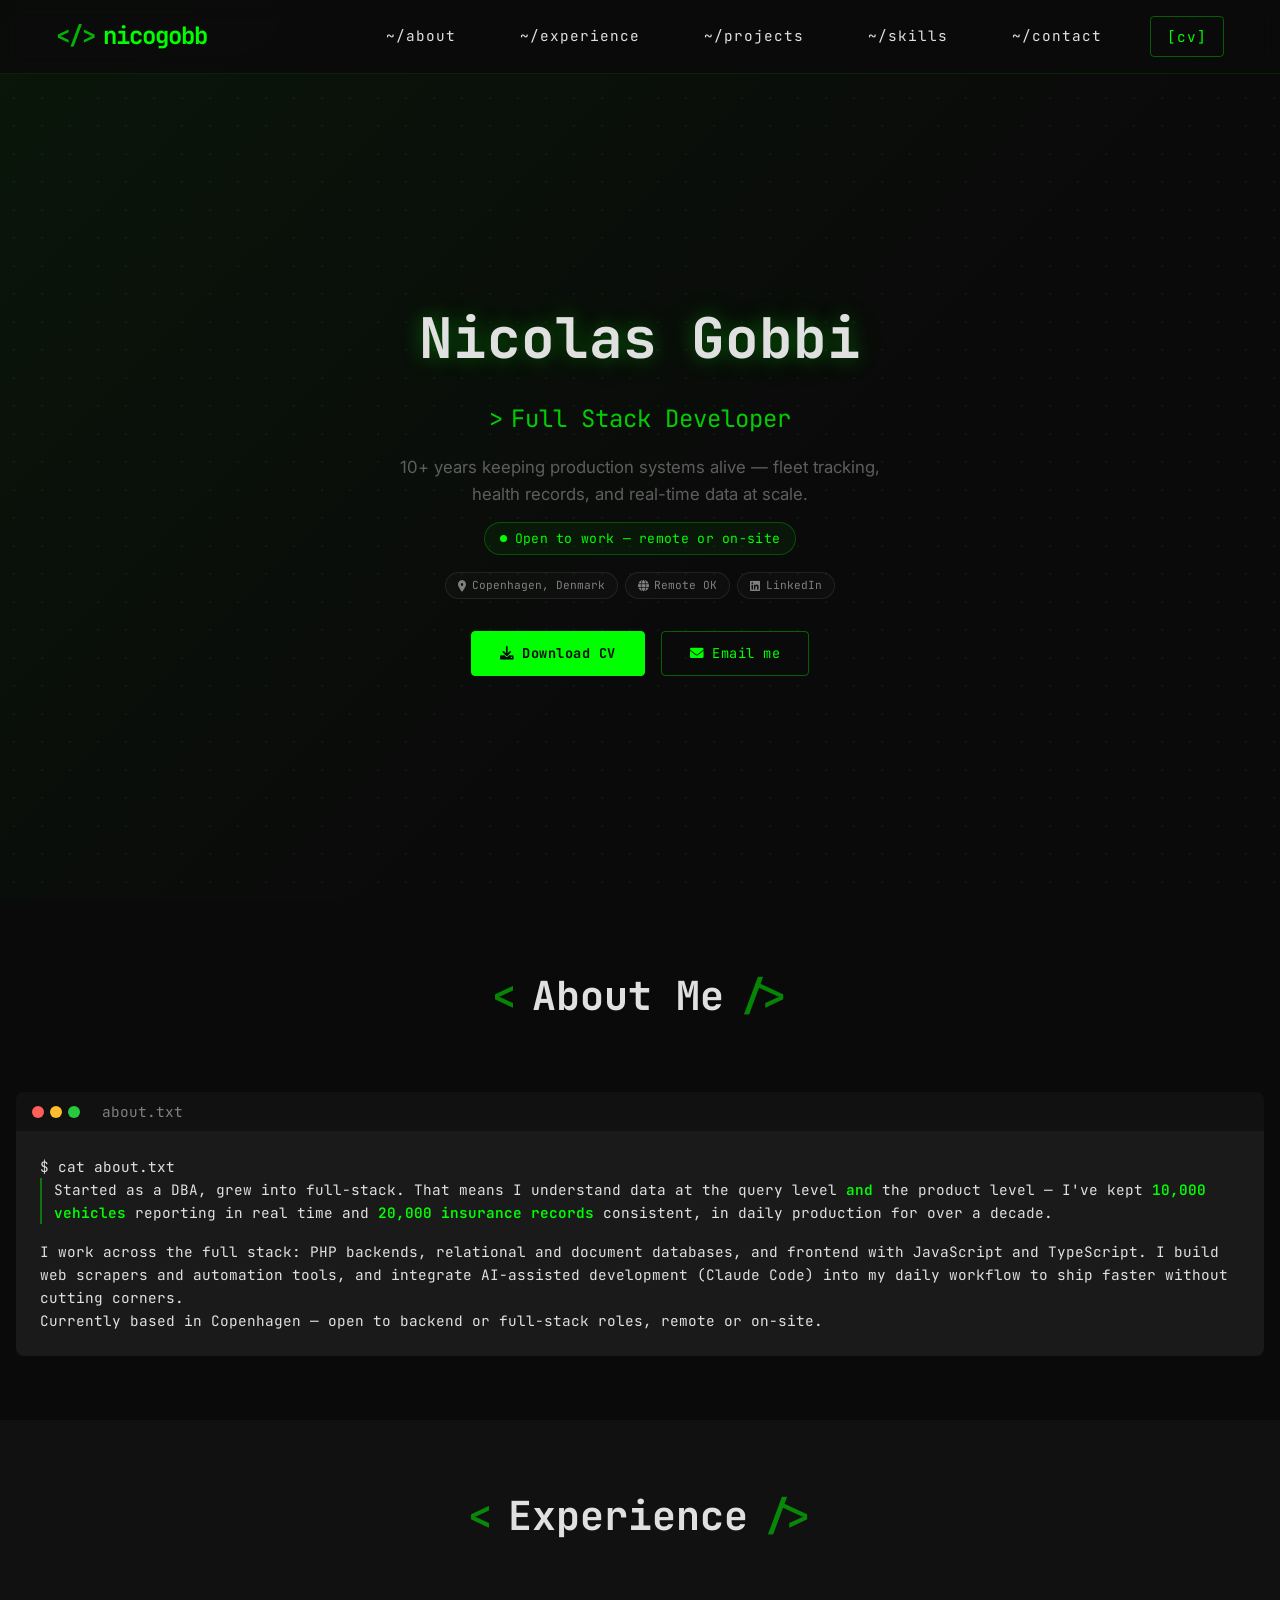
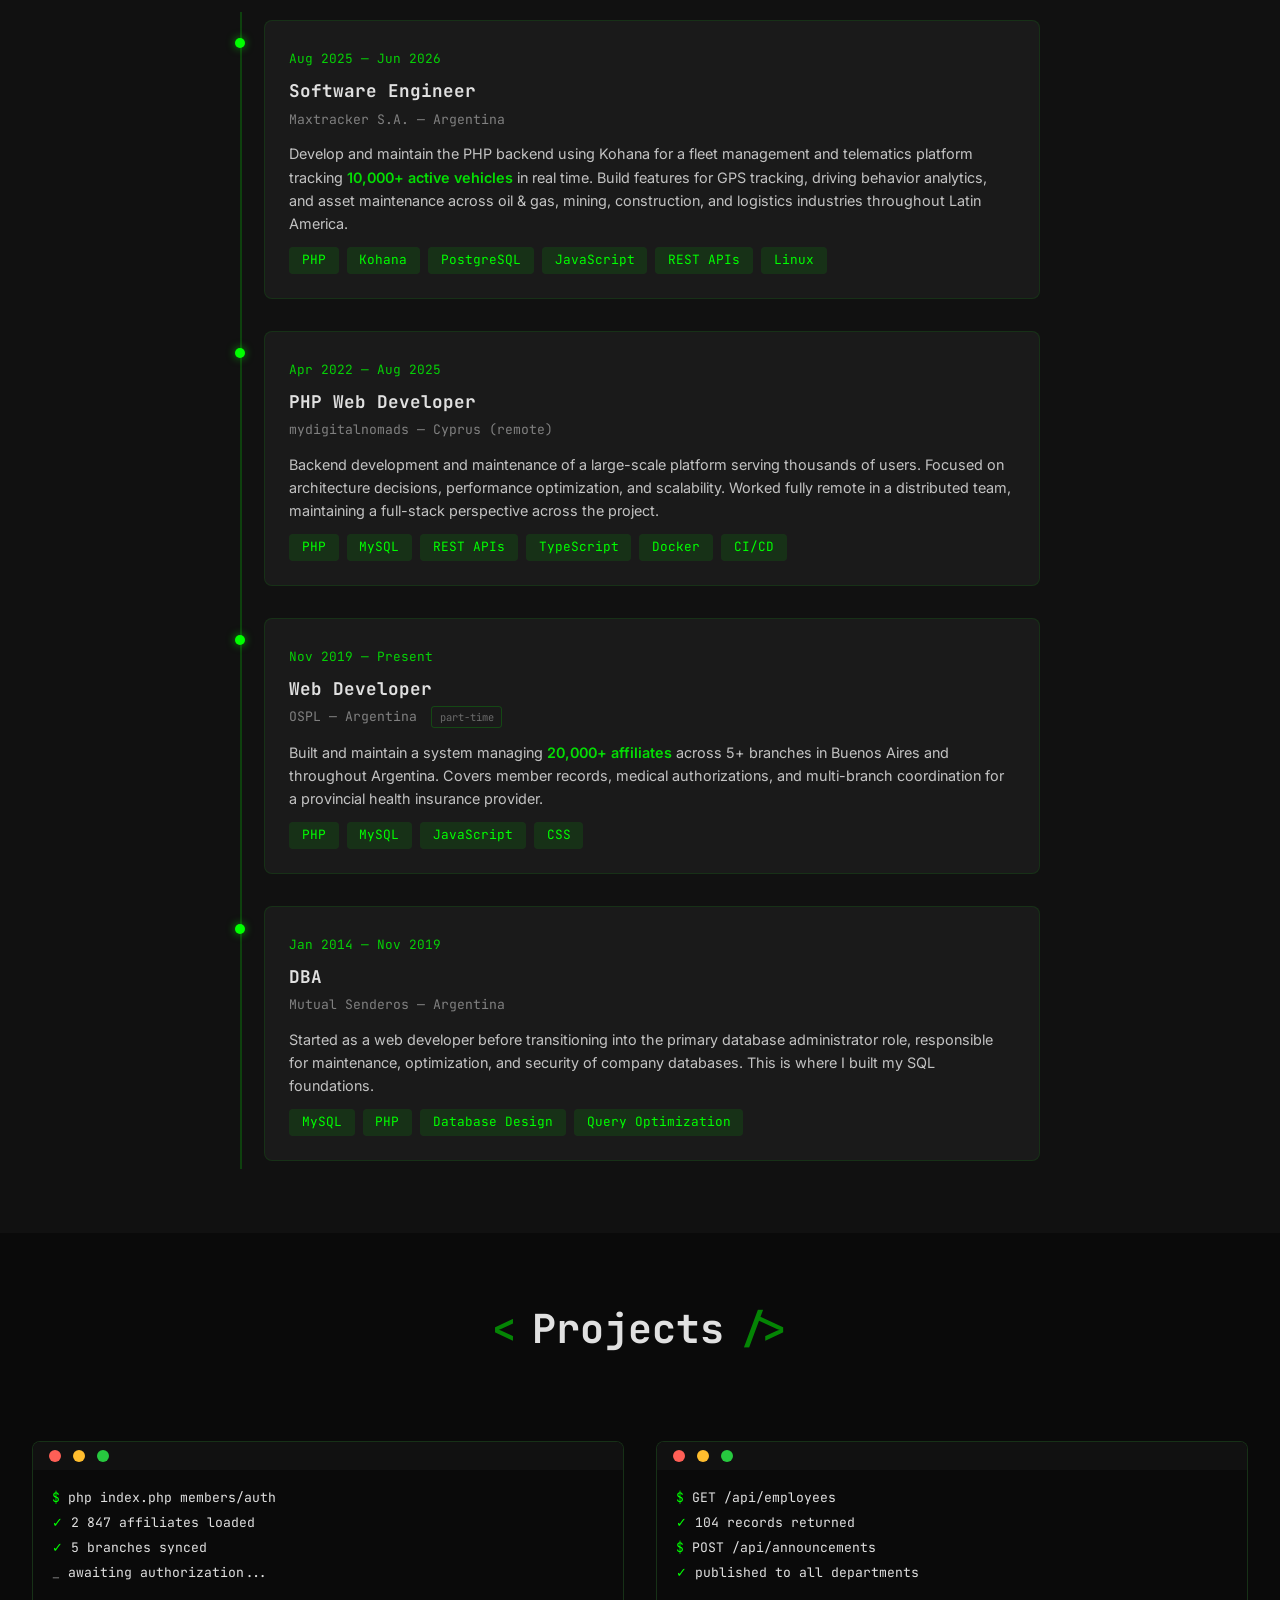
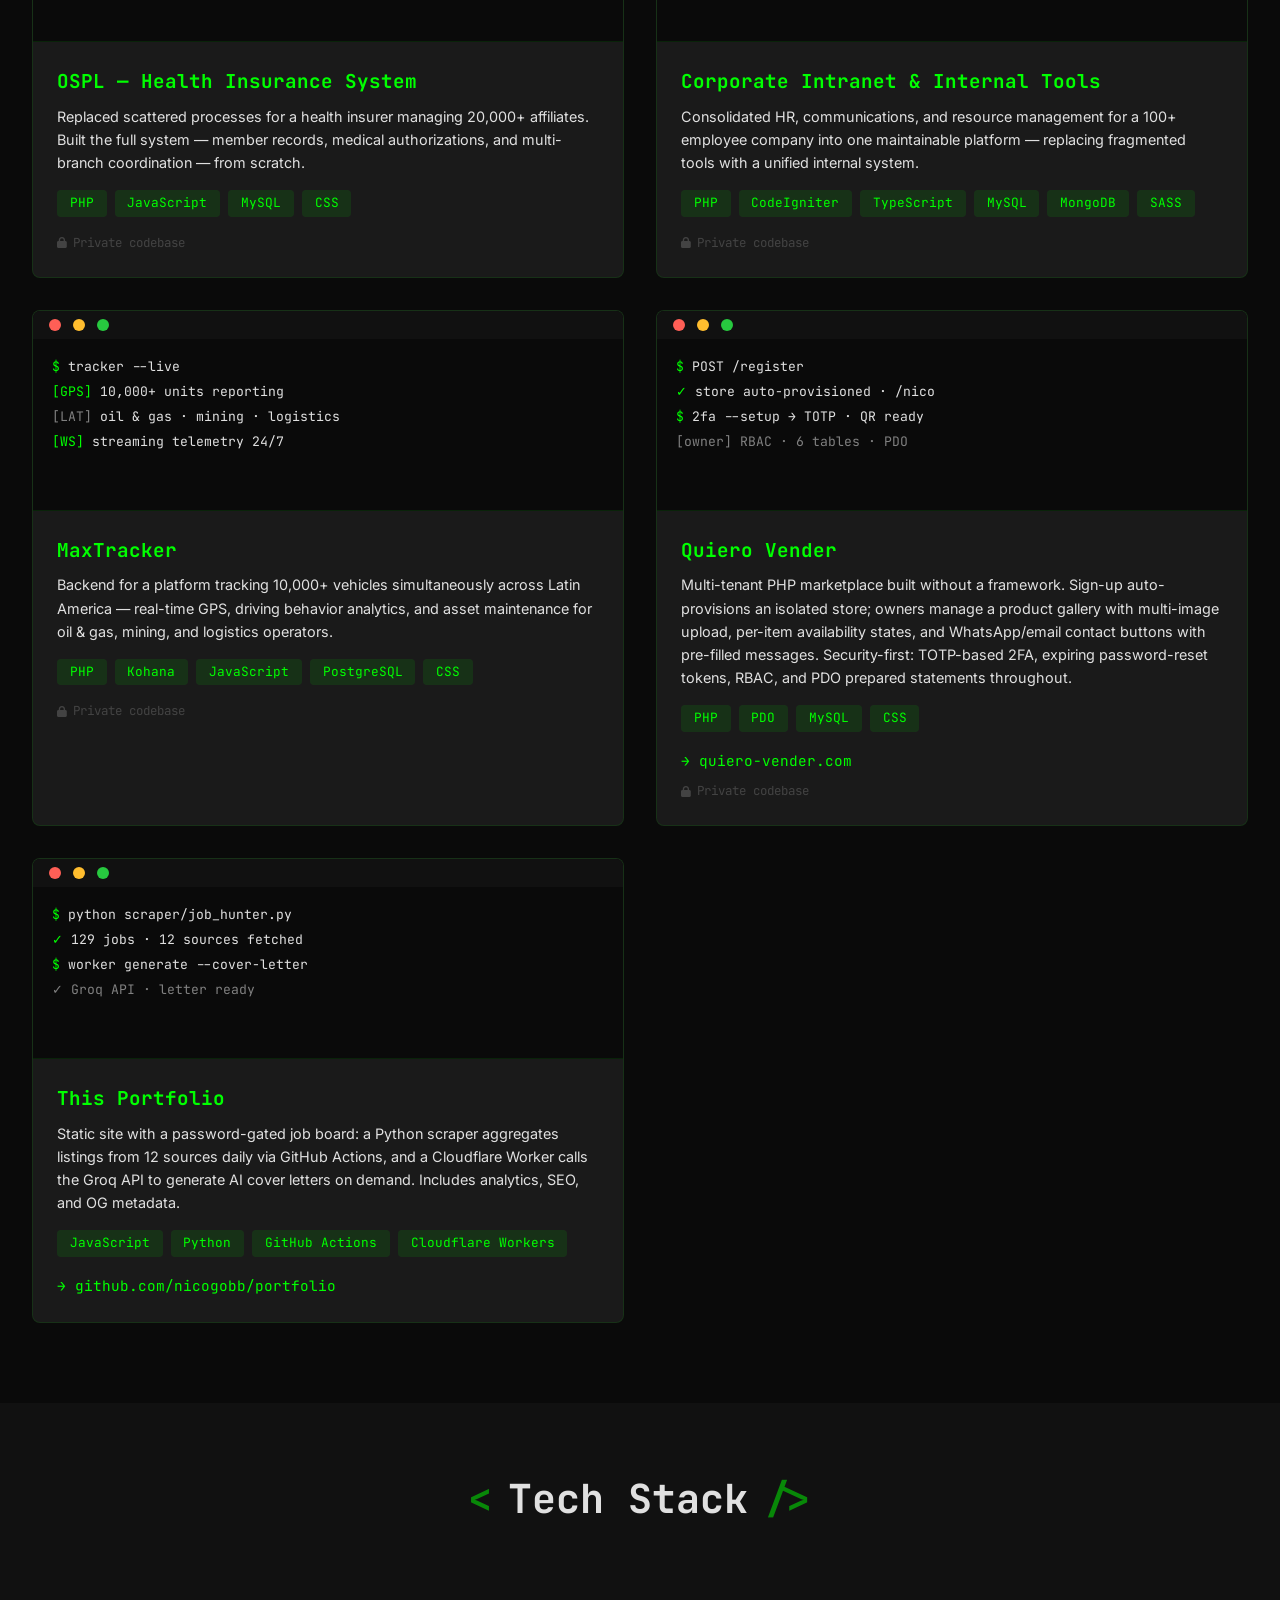
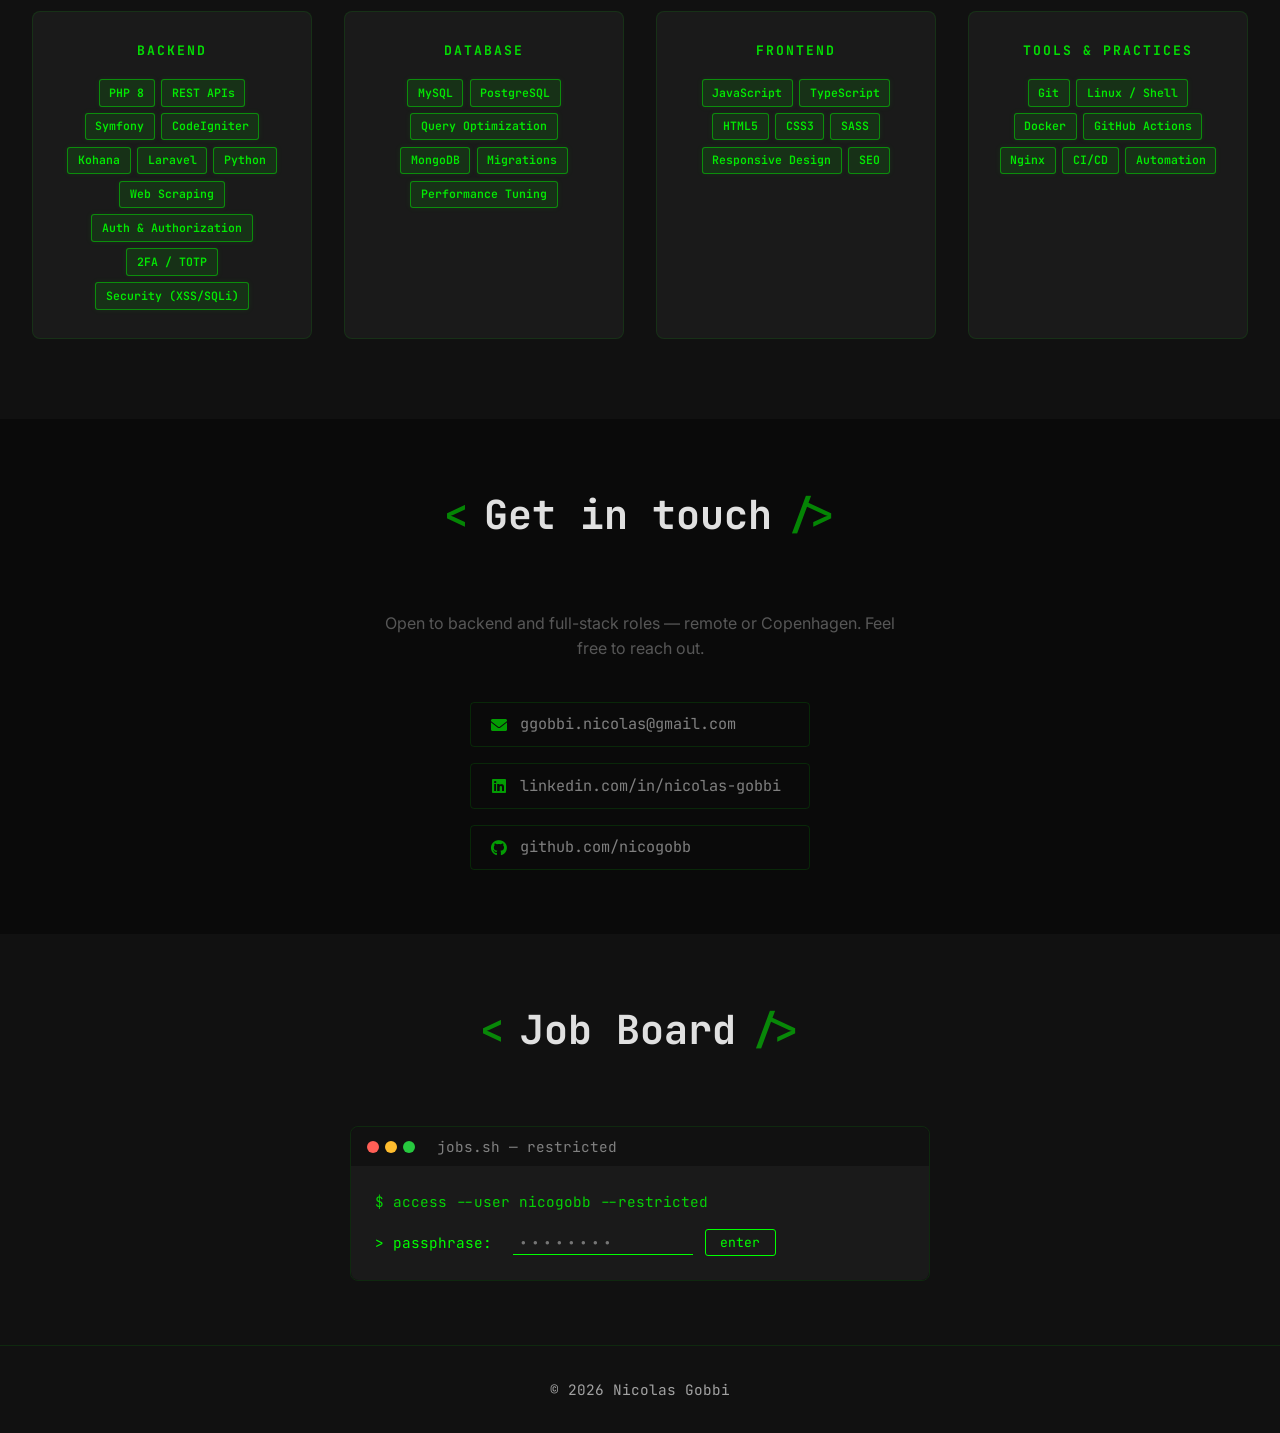
==== commit f75d6fdd: "chore: update Maxtracker end date to Jun 2026 across all files Updates experience end date in portfo" ====
--- a/index.html
+++ b/index.html
@@ -126,7 +126,7 @@
                 <div class="timeline__item">
                     <div class="timeline__marker"></div>
                     <div class="timeline__content">
-                        <span class="timeline__date">Aug 2025 — Present</span>
+                        <span class="timeline__date">Aug 2025 — Jun 2026</span>
                         <h3 class="timeline__role">Software Engineer</h3>
                         <span class="timeline__company">Maxtracker S.A. — Argentina</span>
                         <p>Develop and maintain the PHP backend using Kohana for a fleet management and telematics platform tracking <strong>10,000+ active vehicles</strong> in real time. Build features for GPS tracking, driving behavior analytics, and asset maintenance across oil & gas, mining, construction, and logistics industries throughout Latin America.</p>
--- a/css/styles.css
+++ b/css/styles.css
@@ -1144,7 +1144,9 @@
 .jobs__badge--TheHub         { background: #130d1a; color: #ce93d8; }
 .jobs__badge--LandingJobs    { background: #0d1520; color: #80cbc4; }
 .jobs__badge--Himalayas      { background: #0d1a1a; color: #4dd0e1; }
+.jobs__badge--PHPDevCareers  { background: #1a0d1a; color: #ba68c8; }
 .jobs__badge--denmark        { background: #1a1a2e; color: #c0392b; border: 1px solid rgba(192,57,43,0.4); }
+.jobs__badge--easy-apply     { background: #1a1500; color: #ffd600; border: 1px solid rgba(255, 214, 0, 0.25); }
 
 .jobs__date {
     font-family: var(--font-main);
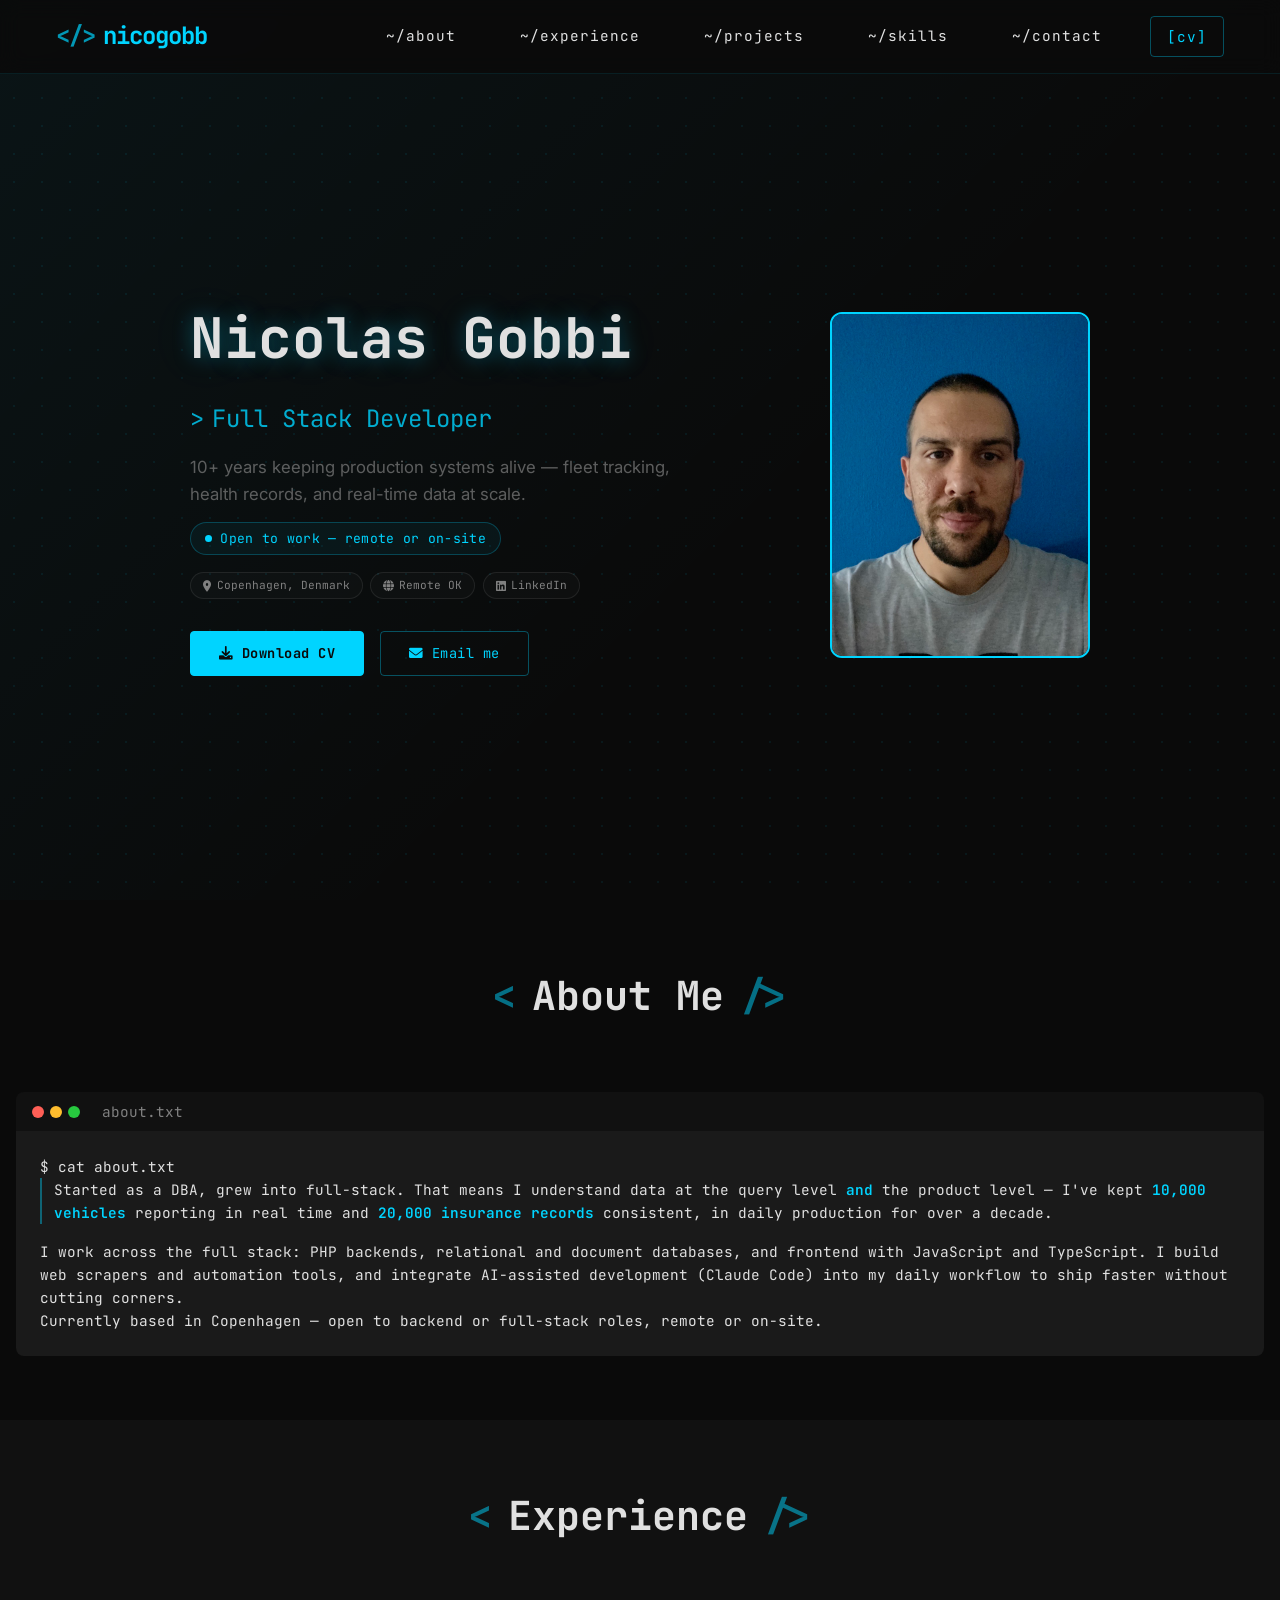
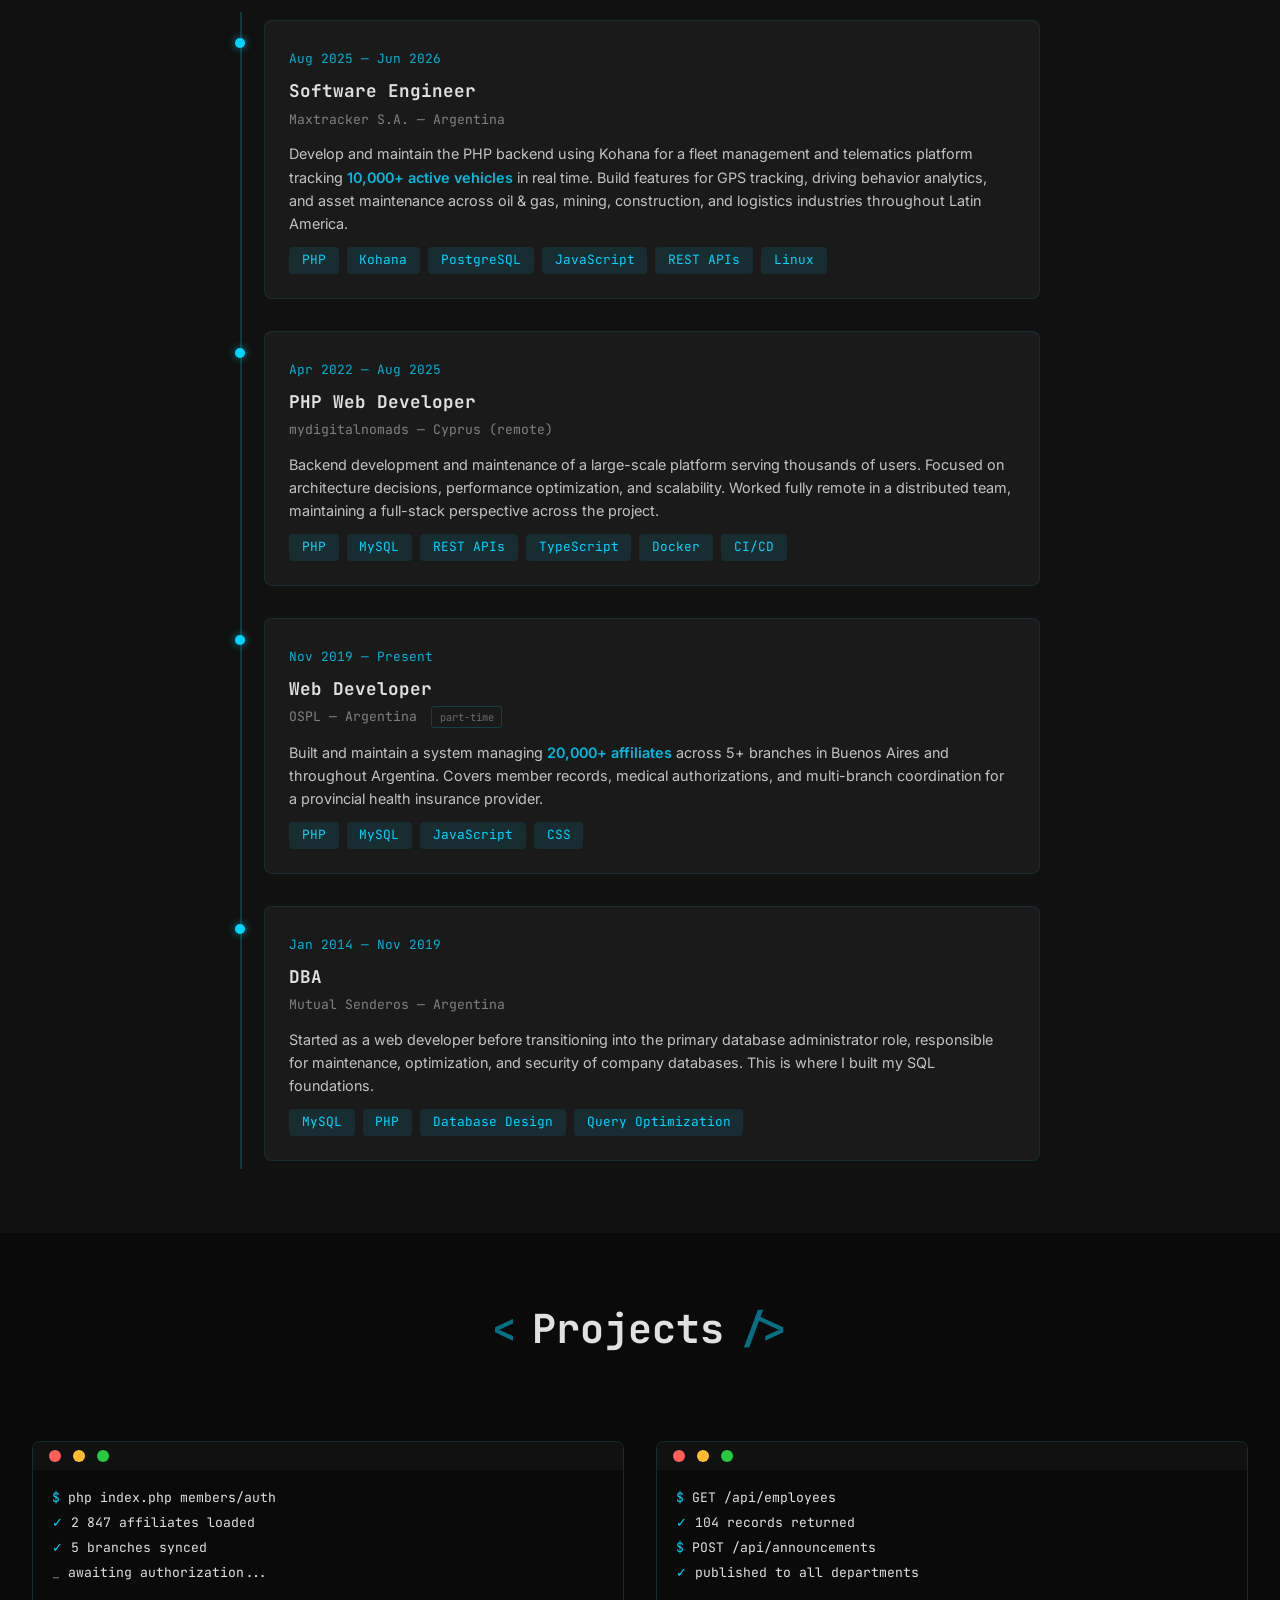
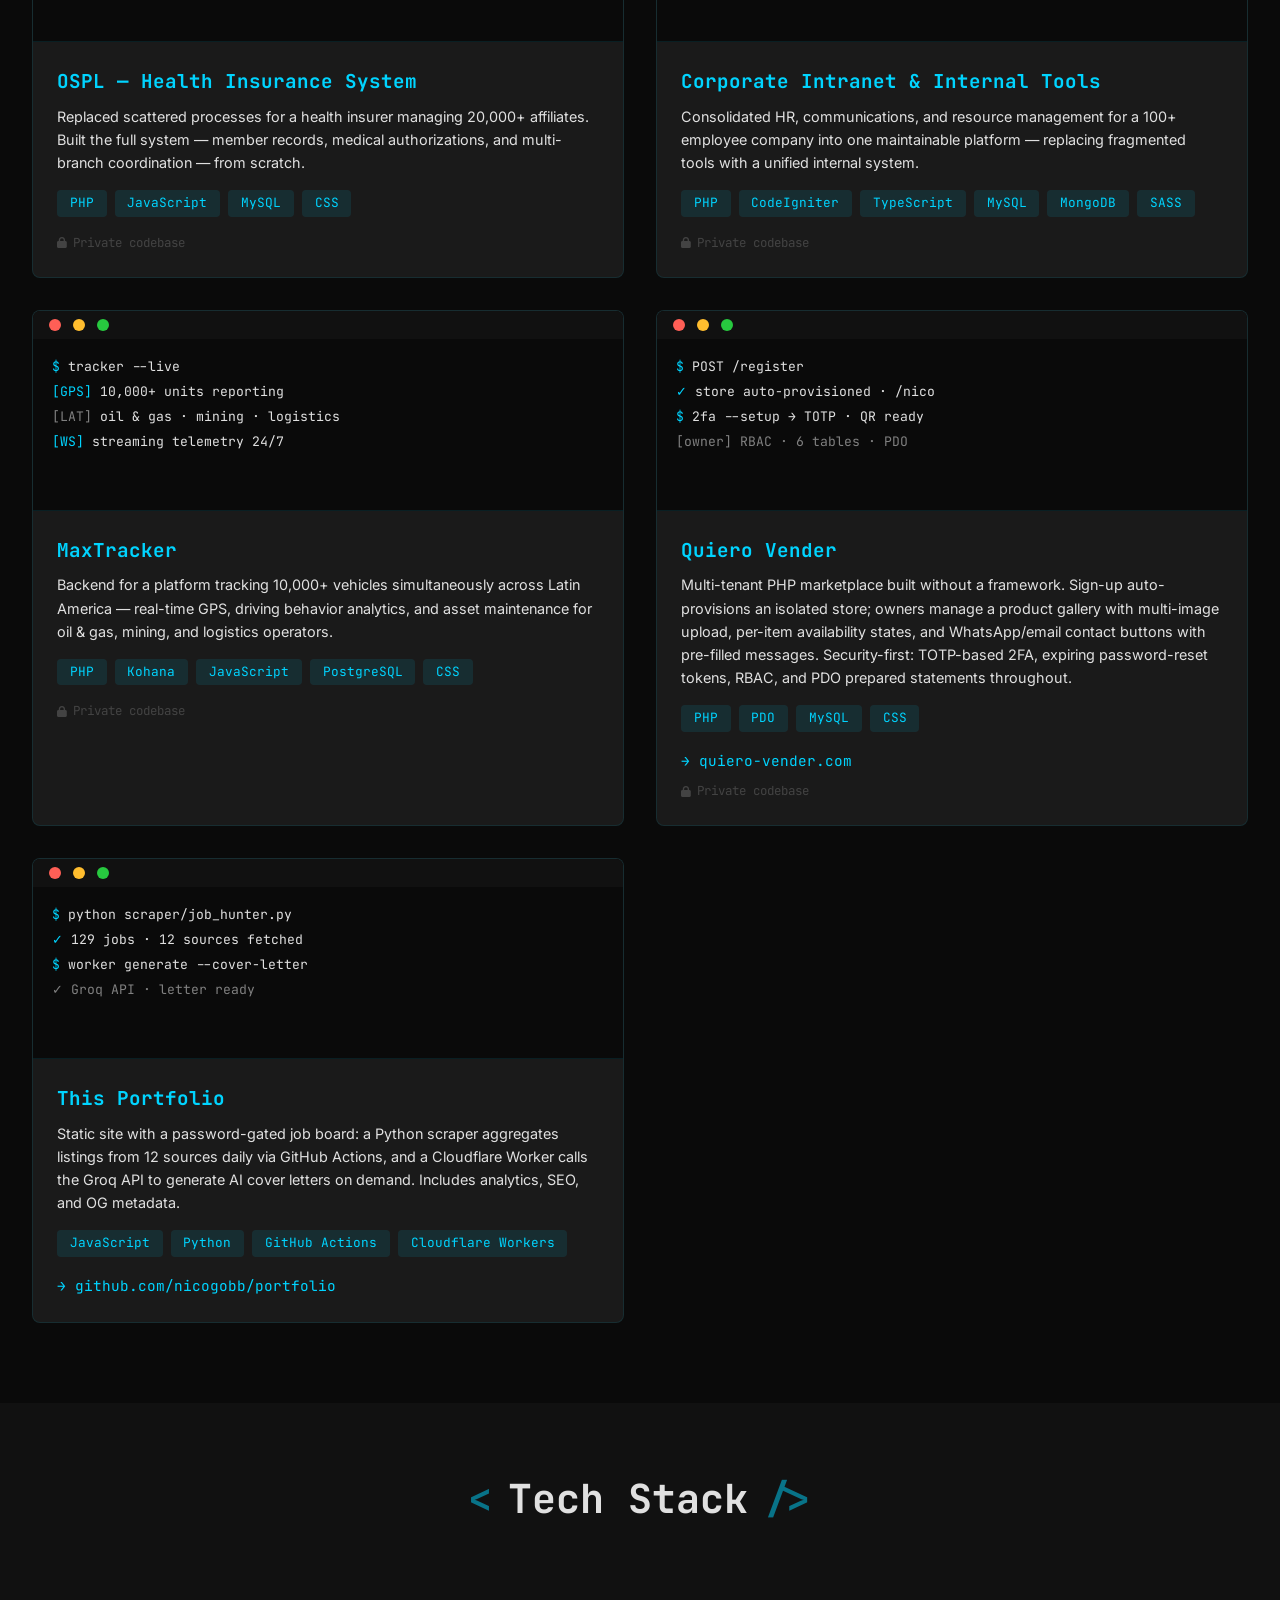
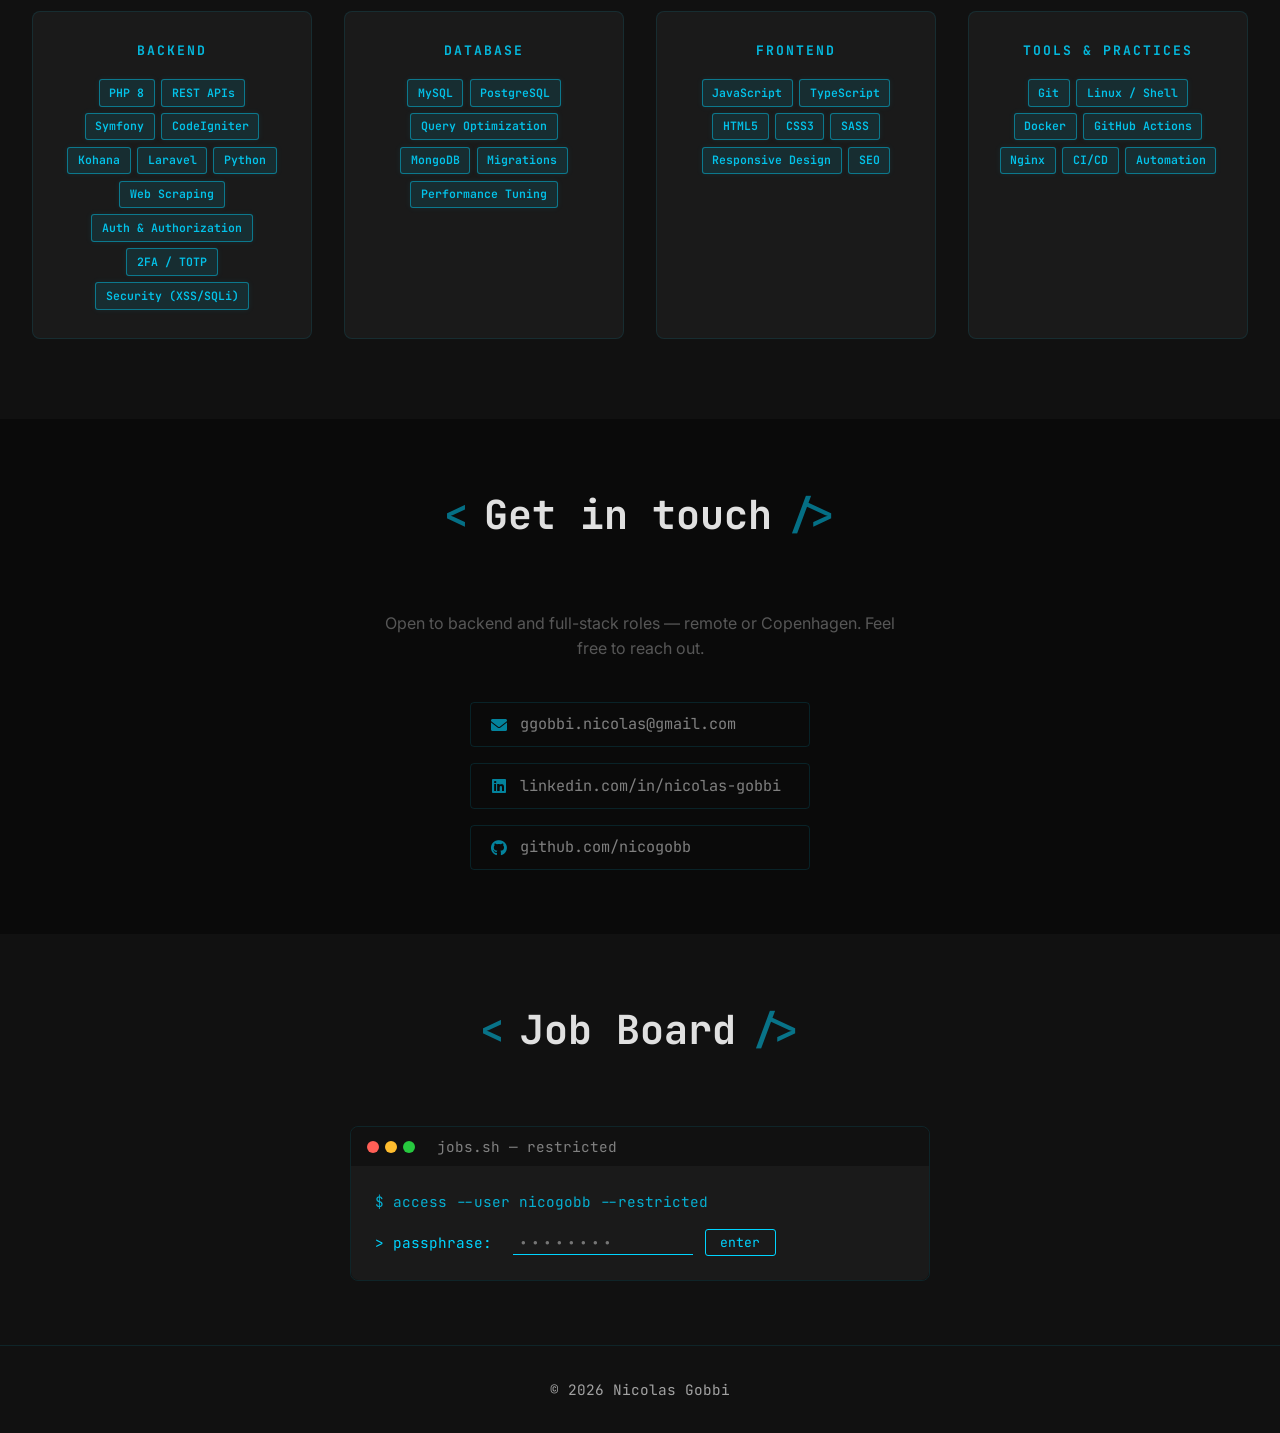
==== commit 85c8e665: "feat: add profile photo and update color palette to cyan - Add photo to hero section (side-by-side l" ====
--- a/index.html
+++ b/index.html
@@ -76,19 +76,23 @@
     <!-- Hero Section -->
     <section id="hero" class="hero">
         <div class="hero__container">
-            <h1 class="hero__title">Nicolas Gobbi</h1>
-            <p class="hero__subtitle">Full Stack Developer</p>
-            <p class="hero__tagline">10+ years keeping production systems alive — fleet tracking, health records, and real-time data at scale.</p>
-            <p class="hero__available"><span class="available__dot"></span> Open to work — remote or on-site</p>
-            <div class="hero__chips">
-                <span class="hero__chip"><i class="fas fa-map-marker-alt"></i> Copenhagen, Denmark</span>
-                <span class="hero__chip"><i class="fas fa-globe"></i> Remote OK</span>
-                <a href="https://linkedin.com/in/nicolas-gobbi" target="_blank" rel="noopener noreferrer" class="hero__chip hero__chip--link"><i class="fab fa-linkedin"></i> LinkedIn</a>
-            </div>
-
-            <div class="hero__actions">
-                <a href="CV_NicolasGobbi.pdf" download class="hero__btn hero__btn--primary"><i class="fas fa-download"></i> Download CV</a>
-                <a href="mailto:ggobbi.nicolas@gmail.com" class="hero__btn hero__btn--secondary"><i class="fas fa-envelope"></i> Email me</a>
+            <div class="hero__left">
+                <h1 class="hero__title">Nicolas Gobbi</h1>
+                <p class="hero__subtitle">Full Stack Developer</p>
+                <p class="hero__tagline">10+ years keeping production systems alive — fleet tracking, health records, and real-time data at scale.</p>
+                <p class="hero__available"><span class="available__dot"></span> Open to work — remote or on-site</p>
+                <div class="hero__chips">
+                    <span class="hero__chip"><i class="fas fa-map-marker-alt"></i> Copenhagen, Denmark</span>
+                    <span class="hero__chip"><i class="fas fa-globe"></i> Remote OK</span>
+                    <a href="https://linkedin.com/in/nicolas-gobbi" target="_blank" rel="noopener noreferrer" class="hero__chip hero__chip--link"><i class="fab fa-linkedin"></i> LinkedIn</a>
+                </div>
+                <div class="hero__actions">
+                    <a href="CV_NicolasGobbi.pdf" download class="hero__btn hero__btn--primary"><i class="fas fa-download"></i> Download CV</a>
+                    <a href="mailto:ggobbi.nicolas@gmail.com" class="hero__btn hero__btn--secondary"><i class="fas fa-envelope"></i> Email me</a>
+                </div>
+            </div>
+            <div class="hero__right">
+                <img src="img/nicolas.jpg" alt="Nicolas Gobbi" class="hero__photo">
             </div>
         </div>
     </section>
--- a/css/styles.css
+++ b/css/styles.css
@@ -1,13 +1,13 @@
 /* CSS Variables */
 :root {
     /* Colors - Modern tech-inspired palette */
-    --primary-color: #00ff00;  /* Matrix green */
+    --primary-color: #00d4ff;  /* Cyan */
     --secondary-color: #1a1a1a;
     --text-color: #e0e0e0;
     --light-text: #808080;
     --background: #0a0a0a;
     --section-bg: #111111;
-    --accent-color: rgba(0, 255, 0, 0.1);
+    --accent-color: rgba(0, 212, 255, 0.1);
     
     /* Typography */
     --font-main: 'JetBrains Mono', 'Fira Code', monospace;
@@ -63,7 +63,7 @@
     width: 100%;
     background: rgba(10, 10, 10, 0.9);
     backdrop-filter: blur(10px);
-    border-bottom: 1px solid rgba(0, 255, 0, 0.1);
+    border-bottom: 1px solid rgba(0, 212, 255, 0.1);
     z-index: 1000;
 }
 
@@ -119,7 +119,6 @@
     display: flex;
     align-items: center;
     justify-content: center;
-    text-align: center;
     padding: var(--spacing-lg) var(--container-padding);
     padding-top: calc(var(--spacing-lg) + 70px);
     background-color: var(--background);
@@ -135,8 +134,8 @@
     right: 0;
     bottom: 0;
     background-image:
-        radial-gradient(rgba(0, 255, 0, 0.07) 1px, transparent 1px),
-        linear-gradient(135deg, rgba(0, 255, 0, 0.05) 0%, transparent 60%);
+        radial-gradient(rgba(0, 212, 255, 0.07) 1px, transparent 1px),
+        linear-gradient(135deg, rgba(0, 212, 255, 0.05) 0%, transparent 60%);
     background-size: 28px 28px, 100% 100%;
     pointer-events: none;
 }
@@ -144,6 +143,13 @@
 .hero__container {
     position: relative;
     z-index: 1;
+    display: flex;
+    align-items: center;
+    justify-content: space-between;
+    gap: 1.5rem;
+    width: 100%;
+    max-width: 900px;
+    text-align: left;
 }
 
 .hero__title {
@@ -151,7 +157,7 @@
     font-size: 3.5rem;
     margin-bottom: var(--spacing-sm);
     color: var(--text-color);
-    text-shadow: 0 0 20px rgba(0, 255, 0, 0.35), 0 0 60px rgba(0, 255, 0, 0.1);
+    text-shadow: 0 0 20px rgba(0, 212, 255, 0.35), 0 0 60px rgba(0, 212, 255, 0.1);
 }
 
 .hero__subtitle {
@@ -177,7 +183,7 @@
     color: var(--light-text);
     opacity: 0.7;
     max-width: 520px;
-    margin: 1rem auto 0;
+    margin: 1rem 0 0;
     line-height: 1.6;
 }
 
@@ -224,7 +230,7 @@
     color: var(--text-color);
     padding: var(--spacing-md) var(--container-padding);
     text-align: center;
-    border-top: 1px solid rgba(0, 255, 0, 0.1);
+    border-top: 1px solid rgba(0, 212, 255, 0.1);
 }
 
 .footer__container {
@@ -286,10 +292,10 @@
     font-family: var(--font-main);
     font-size: 0.82rem;
     color: var(--primary-color);
-    border: 1px solid rgba(0, 255, 0, 0.25);
+    border: 1px solid rgba(0, 212, 255, 0.25);
     padding: 0.3rem 0.9rem;
     border-radius: 20px;
-    background: rgba(0, 255, 0, 0.05);
+    background: rgba(0, 212, 255, 0.05);
     letter-spacing: 0.3px;
 }
 
@@ -319,7 +325,7 @@
 .hero__chips {
     display: flex;
     flex-wrap: wrap;
-    justify-content: center;
+    justify-content: flex-start;
     gap: 0.45rem;
     margin-top: 0.7rem;
     margin-bottom: 0.2rem;
@@ -345,7 +351,7 @@
 }
 
 .hero__chip--link:hover {
-    border-color: rgba(0, 255, 0, 0.3);
+    border-color: rgba(0, 212, 255, 0.3);
     color: var(--primary-color);
 }
 
@@ -353,7 +359,7 @@
 .hero__actions {
     display: flex;
     gap: 1rem;
-    justify-content: center;
+    justify-content: flex-start;
     margin-top: 2rem;
     flex-wrap: wrap;
 }
@@ -381,19 +387,19 @@
 .hero__btn--primary:hover {
     background: transparent;
     color: var(--primary-color);
-    box-shadow: 0 0 18px rgba(0, 255, 0, 0.25);
+    box-shadow: 0 0 18px rgba(0, 212, 255, 0.25);
 }
 
 .hero__btn--secondary {
     background: transparent;
     color: var(--primary-color);
-    border: 1px solid rgba(0, 255, 0, 0.35);
+    border: 1px solid rgba(0, 212, 255, 0.35);
 }
 
 .hero__btn--secondary:hover {
     background: var(--accent-color);
-    border-color: rgba(0, 255, 0, 0.6);
-    box-shadow: 0 0 12px rgba(0, 255, 0, 0.12);
+    border-color: rgba(0, 212, 255, 0.6);
+    box-shadow: 0 0 12px rgba(0, 212, 255, 0.12);
 }
 
 /* Hero CTA */
@@ -418,14 +424,14 @@
 
 .hero__cta:hover {
     background: var(--accent-color);
-    box-shadow: 0 0 12px rgba(0, 255, 0, 0.2);
+    box-shadow: 0 0 12px rgba(0, 212, 255, 0.2);
 }
 
 /* Project Visual (terminal-style card header) */
 .project__visual {
     height: 200px;
     background: var(--background);
-    border-bottom: 1px solid rgba(0, 255, 0, 0.1);
+    border-bottom: 1px solid rgba(0, 212, 255, 0.1);
     display: flex;
     flex-direction: column;
     overflow: hidden;
@@ -462,9 +468,26 @@
     margin-bottom: 0;
 }
 
+.hero__left {
+    flex: 1;
+}
+
+.hero__right {
+    flex-shrink: 0;
+}
+
+.hero__photo {
+    width: 260px;
+    height: auto;
+    border-radius: 12px;
+    border: 2px solid var(--primary-color);
+    box-shadow: 0 0 30px rgba(var(--primary-rgb), 0.15);
+    display: block;
+}
+
 /* About UVP — first paragraph inside the terminal */
 .about__uvp-line {
-    border-left: 2px solid rgba(0, 255, 0, 0.4);
+    border-left: 2px solid rgba(0, 212, 255, 0.4);
     padding-left: 0.75rem;
     margin-bottom: 1rem !important;
 }
@@ -491,7 +514,7 @@
     top: 0;
     bottom: 0;
     width: 2px;
-    background: rgba(0, 255, 0, 0.2);
+    background: rgba(0, 212, 255, 0.2);
 }
 
 .timeline__item {
@@ -511,12 +534,12 @@
     height: 10px;
     border-radius: 50%;
     background: var(--primary-color);
-    box-shadow: 0 0 8px rgba(0, 255, 0, 0.6);
+    box-shadow: 0 0 8px rgba(0, 212, 255, 0.6);
 }
 
 .timeline__content {
     background: var(--secondary-color);
-    border: 1px solid rgba(0, 255, 0, 0.1);
+    border: 1px solid rgba(0, 212, 255, 0.1);
     border-radius: 8px;
     padding: 1.5rem;
     transition: transform 0.3s ease, border-color 0.3s ease, box-shadow 0.3s ease;
@@ -524,8 +547,8 @@
 
 .timeline__content:hover {
     transform: translateX(4px);
-    border-color: rgba(0, 255, 0, 0.25);
-    box-shadow: 0 4px 20px rgba(0, 255, 0, 0.06);
+    border-color: rgba(0, 212, 255, 0.25);
+    box-shadow: 0 4px 20px rgba(0, 212, 255, 0.06);
 }
 
 .timeline__date {
@@ -572,7 +595,7 @@
     display: inline-block;
     font-size: 0.65rem;
     padding: 0.1rem 0.45rem;
-    border: 1px solid rgba(0, 255, 0, 0.25);
+    border: 1px solid rgba(0, 212, 255, 0.25);
     border-radius: 3px;
     color: var(--light-text);
     margin-left: 0.4rem;
@@ -595,13 +618,13 @@
     padding: 1.75rem;
     text-align: center;
     transition: transform 0.3s ease, border-color 0.3s ease, box-shadow 0.3s ease;
-    border: 1px solid rgba(0, 255, 0, 0.1);
+    border: 1px solid rgba(0, 212, 255, 0.1);
 }
 
 .skill__card:hover {
     transform: translateY(-5px);
-    border-color: rgba(0, 255, 0, 0.3);
-    box-shadow: 0 0 20px rgba(0, 255, 0, 0.07), inset 0 0 0 1px rgba(0, 255, 0, 0.05);
+    border-color: rgba(0, 212, 255, 0.3);
+    box-shadow: 0 0 20px rgba(0, 212, 255, 0.07), inset 0 0 0 1px rgba(0, 212, 255, 0.05);
 }
 
 .skill__card h3 {
@@ -627,19 +650,19 @@
     font-size: 0.72rem;
     padding: 0.22rem 0.6rem;
     border-radius: 3px;
-    border: 1px solid rgba(0, 255, 0, 0.45);
-    background: rgba(0, 255, 0, 0.1);
-    color: rgba(0, 255, 0, 0.9);
+    border: 1px solid rgba(0, 212, 255, 0.45);
+    background: rgba(0, 212, 255, 0.1);
+    color: rgba(0, 212, 255, 0.9);
     font-weight: 600;
     white-space: nowrap;
-    box-shadow: 0 0 6px rgba(0, 255, 0, 0.08);
+    box-shadow: 0 0 6px rgba(0, 212, 255, 0.08);
     transition: background 0.2s, border-color 0.2s;
 }
 
 .skill__card:hover .skill__tag {
-    border-color: rgba(0, 255, 0, 0.6);
-    background: rgba(0, 255, 0, 0.14);
-    box-shadow: 0 0 10px rgba(0, 255, 0, 0.12);
+    border-color: rgba(0, 212, 255, 0.6);
+    background: rgba(0, 212, 255, 0.14);
+    box-shadow: 0 0 10px rgba(0, 212, 255, 0.12);
 }
 
 
@@ -652,13 +675,13 @@
 /* CV link in nav */
 .nav__menu a.nav__cv {
     color: var(--primary-color);
-    border: 1px solid rgba(0, 255, 0, 0.35);
+    border: 1px solid rgba(0, 212, 255, 0.35);
     border-radius: 4px;
 }
 
 .nav__menu a.nav__cv:hover {
     background: var(--accent-color);
-    box-shadow: 0 0 8px rgba(0, 255, 0, 0.15);
+    box-shadow: 0 0 8px rgba(0, 212, 255, 0.15);
 }
 
 /* Responsive adjustments */
@@ -667,10 +690,25 @@
         display: none;
     }
     
+    .hero__container {
+        flex-direction: column-reverse;
+        text-align: center;
+    }
+    .hero__photo {
+        width: 140px;
+        height: auto;
+    }
+    .hero__chips,
+    .hero__actions {
+        justify-content: center;
+    }
+    .hero__tagline {
+        margin: 1rem auto 0;
+    }
     .hero__title {
         font-size: 2rem;
     }
-    
+
     .hero__subtitle {
         font-size: 1.2rem;
     }
@@ -722,20 +760,20 @@
     border-radius: 8px;
     overflow: hidden;
     transition: transform 0.3s ease;
-    border: 1px solid rgba(0, 255, 0, 0.1);
+    border: 1px solid rgba(0, 212, 255, 0.1);
 }
 
 .project__card:hover {
     transform: translateY(-5px);
-    border-color: rgba(0, 255, 0, 0.25);
-    box-shadow: 0 8px 30px rgba(0, 255, 0, 0.08);
+    border-color: rgba(0, 212, 255, 0.25);
+    box-shadow: 0 8px 30px rgba(0, 212, 255, 0.08);
 }
 
 .project__card img {
     width: 100%;
     height: 200px;
     object-fit: cover;
-    border-bottom: 1px solid rgba(0, 255, 0, 0.1);
+    border-bottom: 1px solid rgba(0, 212, 255, 0.1);
 }
 
 .project__content {
@@ -971,7 +1009,7 @@
 .jobs__gate-terminal {
     max-width: 580px;
     margin: 0 auto;
-    border: 1px solid rgba(0, 255, 0, 0.1);
+    border: 1px solid rgba(0, 212, 255, 0.1);
     border-radius: 8px;
 }
 
@@ -1082,7 +1120,7 @@
 
 .jobs__card {
     background: var(--secondary-color);
-    border: 1px solid rgba(0, 255, 0, 0.07);
+    border: 1px solid rgba(0, 212, 255, 0.07);
     border-radius: 6px;
     padding: 0.9rem 1.25rem;
     display: grid;
@@ -1093,7 +1131,7 @@
 }
 
 .jobs__card:hover {
-    border-color: rgba(0, 255, 0, 0.22);
+    border-color: rgba(0, 212, 255, 0.22);
     transform: translateX(3px);
 }
 
@@ -1170,7 +1208,7 @@
     align-items: center;
     gap: 0.5rem;
     padding-top: 0.35rem;
-    border-top: 1px solid rgba(0, 255, 0, 0.06);
+    border-top: 1px solid rgba(0, 212, 255, 0.06);
     cursor: default;
 }
 
@@ -1188,7 +1226,7 @@
     transition: width 0.5s ease;
 }
 
-.jobs__match-fill--high   { background: var(--primary-color); box-shadow: 0 0 6px rgba(0, 255, 0, 0.4); }
+.jobs__match-fill--high   { background: var(--primary-color); box-shadow: 0 0 6px rgba(0, 212, 255, 0.4); }
 .jobs__match-fill--medium { background: #e6b800; }
 .jobs__match-fill--low    { background: #e05252; }
 
@@ -1233,7 +1271,7 @@
 
 .jobs__apply-btn {
     background: transparent;
-    border: 1px solid rgba(0, 255, 0, 0.2);
+    border: 1px solid rgba(0, 212, 255, 0.2);
     color: var(--light-text);
     font-family: var(--font-main);
     font-size: 0.68rem;
@@ -1251,9 +1289,9 @@
 }
 
 .jobs__apply-btn--done {
-    border-color: rgba(0, 255, 0, 0.5);
-    color: var(--primary-color);
-    background: rgba(0, 255, 0, 0.06);
+    border-color: rgba(0, 212, 255, 0.5);
+    color: var(--primary-color);
+    background: rgba(0, 212, 255, 0.06);
 }
 
 .jobs__novisa-btn {
@@ -1324,7 +1362,7 @@
 /* Tab switcher: remote / denmark */
 .jobs__views {
     display: flex;
-    border-bottom: 1px solid rgba(0, 255, 0, 0.15);
+    border-bottom: 1px solid rgba(0, 212, 255, 0.15);
     margin-bottom: 0.75rem;
 }
 
@@ -1364,7 +1402,7 @@
 .jobs__search {
     width: 100%;
     background: transparent;
-    border: 1px solid rgba(0, 255, 0, 0.15);
+    border: 1px solid rgba(0, 212, 255, 0.15);
     color: var(--text-color);
     font-family: var(--font-main);
     font-size: 0.8rem;
@@ -1380,7 +1418,7 @@
 }
 
 .jobs__search:focus {
-    border-color: rgba(0, 255, 0, 0.4);
+    border-color: rgba(0, 212, 255, 0.4);
 }
 
 /* Status filter: all / pending / applied */
@@ -1392,7 +1430,7 @@
 
 .jobs__filter {
     background: transparent;
-    border: 1px solid rgba(0, 255, 0, 0.15);
+    border: 1px solid rgba(0, 212, 255, 0.15);
     color: var(--light-text);
     font-family: var(--font-main);
     font-size: 0.72rem;
@@ -1502,8 +1540,8 @@
 
 .jobs__hint--pro {
     color: var(--primary-color);
-    background: rgba(0, 255, 0, 0.05);
-    border: 1px solid rgba(0, 255, 0, 0.12);
+    background: rgba(0, 212, 255, 0.05);
+    border: 1px solid rgba(0, 212, 255, 0.12);
 }
 
 .jobs__hint--con {
@@ -1545,7 +1583,7 @@
     color: var(--light-text);
     text-decoration: none;
     padding: 0.6rem 1.2rem;
-    border: 1px solid rgba(0, 255, 0, 0.12);
+    border: 1px solid rgba(0, 212, 255, 0.12);
     border-radius: 4px;
     width: 100%;
     max-width: 340px;
@@ -1563,8 +1601,8 @@
 
 .contact__link:hover {
     color: var(--primary-color);
-    border-color: rgba(0, 255, 0, 0.35);
-    background: rgba(0, 255, 0, 0.04);
+    border-color: rgba(0, 212, 255, 0.35);
+    background: rgba(0, 212, 255, 0.04);
 }
 
 .contact__link:hover i {
@@ -1589,14 +1627,14 @@
 
 .cl-modal {
     background: var(--secondary-color);
-    border: 1px solid rgba(0, 255, 0, 0.2);
+    border: 1px solid rgba(0, 212, 255, 0.2);
     border-radius: 8px;
     width: 100%;
     max-width: 680px;
     max-height: 85vh;
     display: flex;
     flex-direction: column;
-    box-shadow: 0 0 40px rgba(0, 255, 0, 0.07);
+    box-shadow: 0 0 40px rgba(0, 212, 255, 0.07);
 }
 
 .cl-modal--sm {
@@ -1608,7 +1646,7 @@
     align-items: center;
     justify-content: space-between;
     padding: 0.75rem 1rem;
-    border-bottom: 1px solid rgba(0, 255, 0, 0.1);
+    border-bottom: 1px solid rgba(0, 212, 255, 0.1);
     flex-shrink: 0;
 }
 
@@ -1647,7 +1685,7 @@
 
 .cl-btn {
     background: transparent;
-    border: 1px solid rgba(0, 255, 0, 0.2);
+    border: 1px solid rgba(0, 212, 255, 0.2);
     color: var(--light-text);
     font-family: var(--font-main);
     font-size: 0.72rem;
@@ -1689,7 +1727,7 @@
     font-family: var(--font-main);
     font-size: 0.7rem;
     background: transparent;
-    border: 1px solid rgba(0, 255, 0, 0.2);
+    border: 1px solid rgba(0, 212, 255, 0.2);
     color: var(--light-text);
     padding: 0.15rem 0.5rem;
     border-radius: 3px;
@@ -1716,7 +1754,7 @@
     bottom: 2rem;
     right: 2rem;
     background: var(--secondary-color);
-    border: 1px solid rgba(0, 255, 0, 0.3);
+    border: 1px solid rgba(0, 212, 255, 0.3);
     color: var(--primary-color);
     font-family: var(--font-main);
     font-size: 1.1rem;
@@ -1739,7 +1777,7 @@
 
 .scroll-top:hover {
     background: var(--accent-color);
-    box-shadow: 0 0 10px rgba(0, 255, 0, 0.2);
+    box-shadow: 0 0 10px rgba(0, 212, 255, 0.2);
 }
 
 .footer__copy {
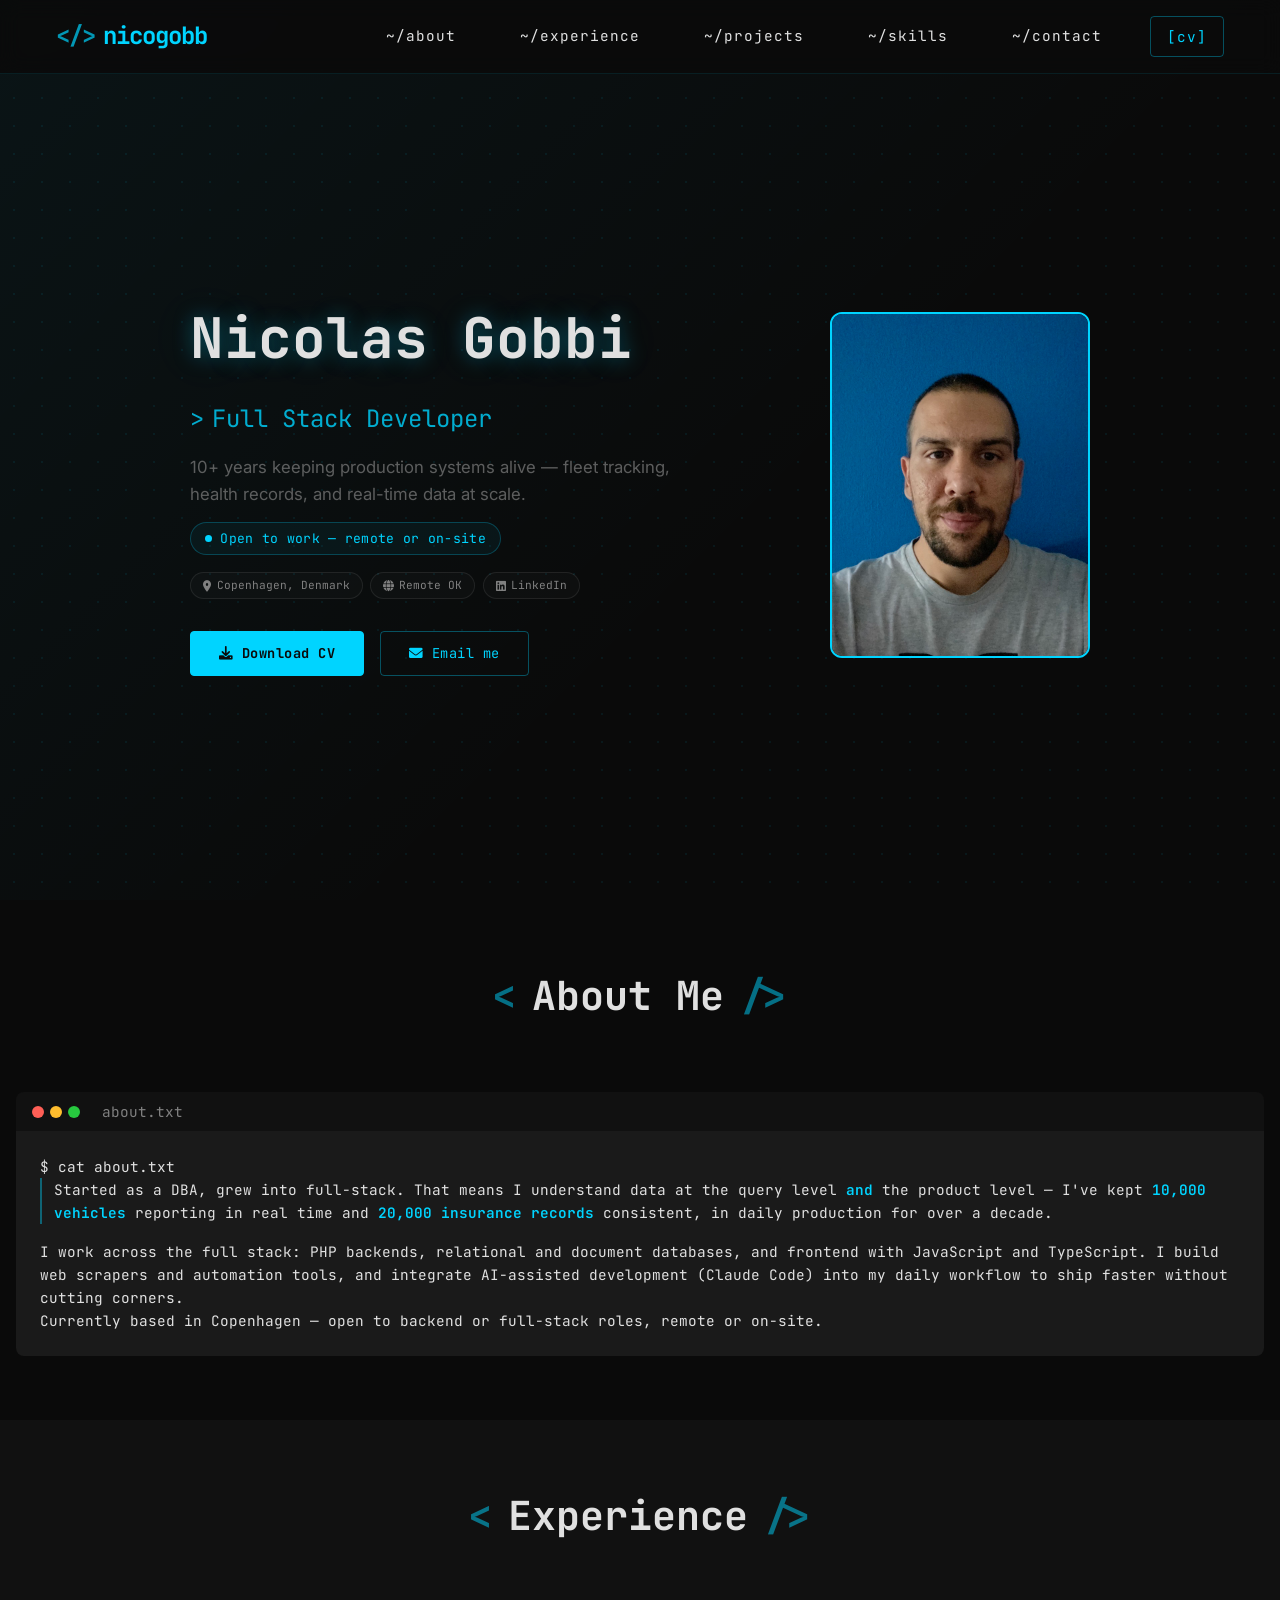
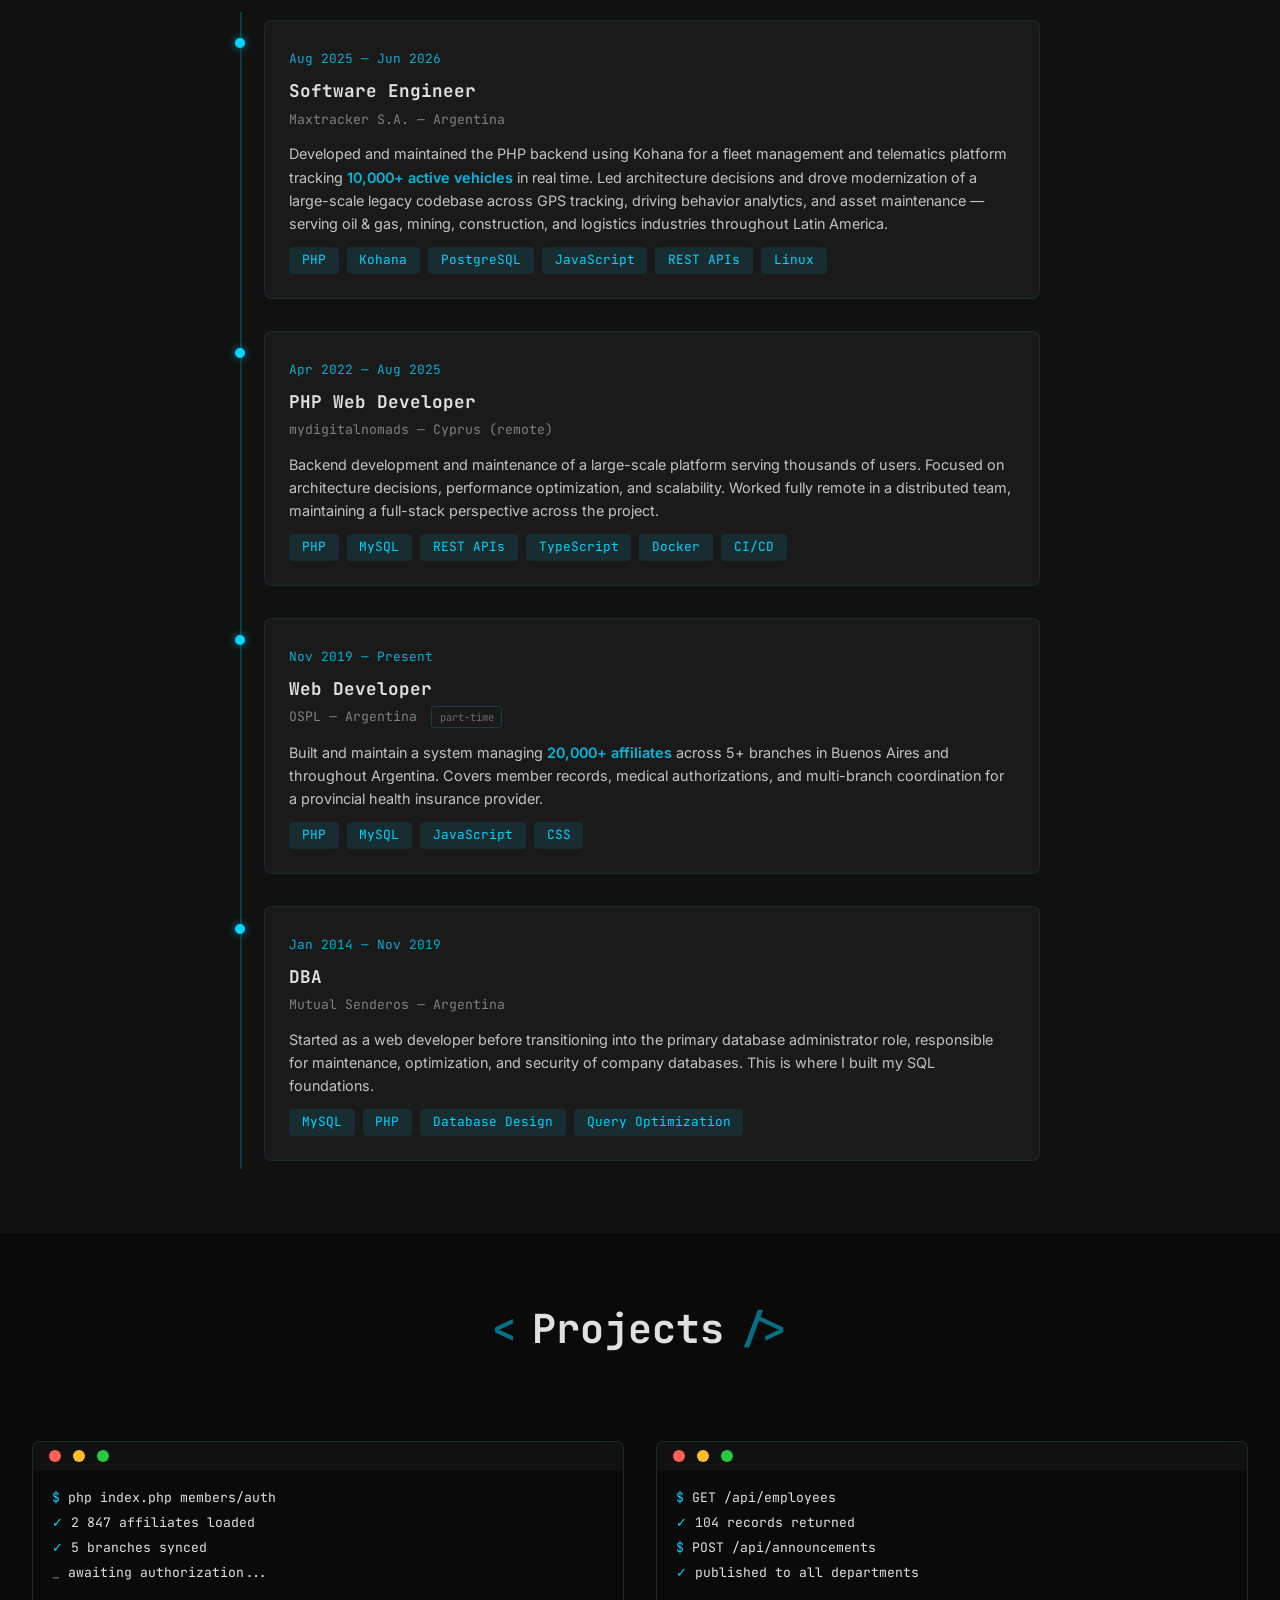
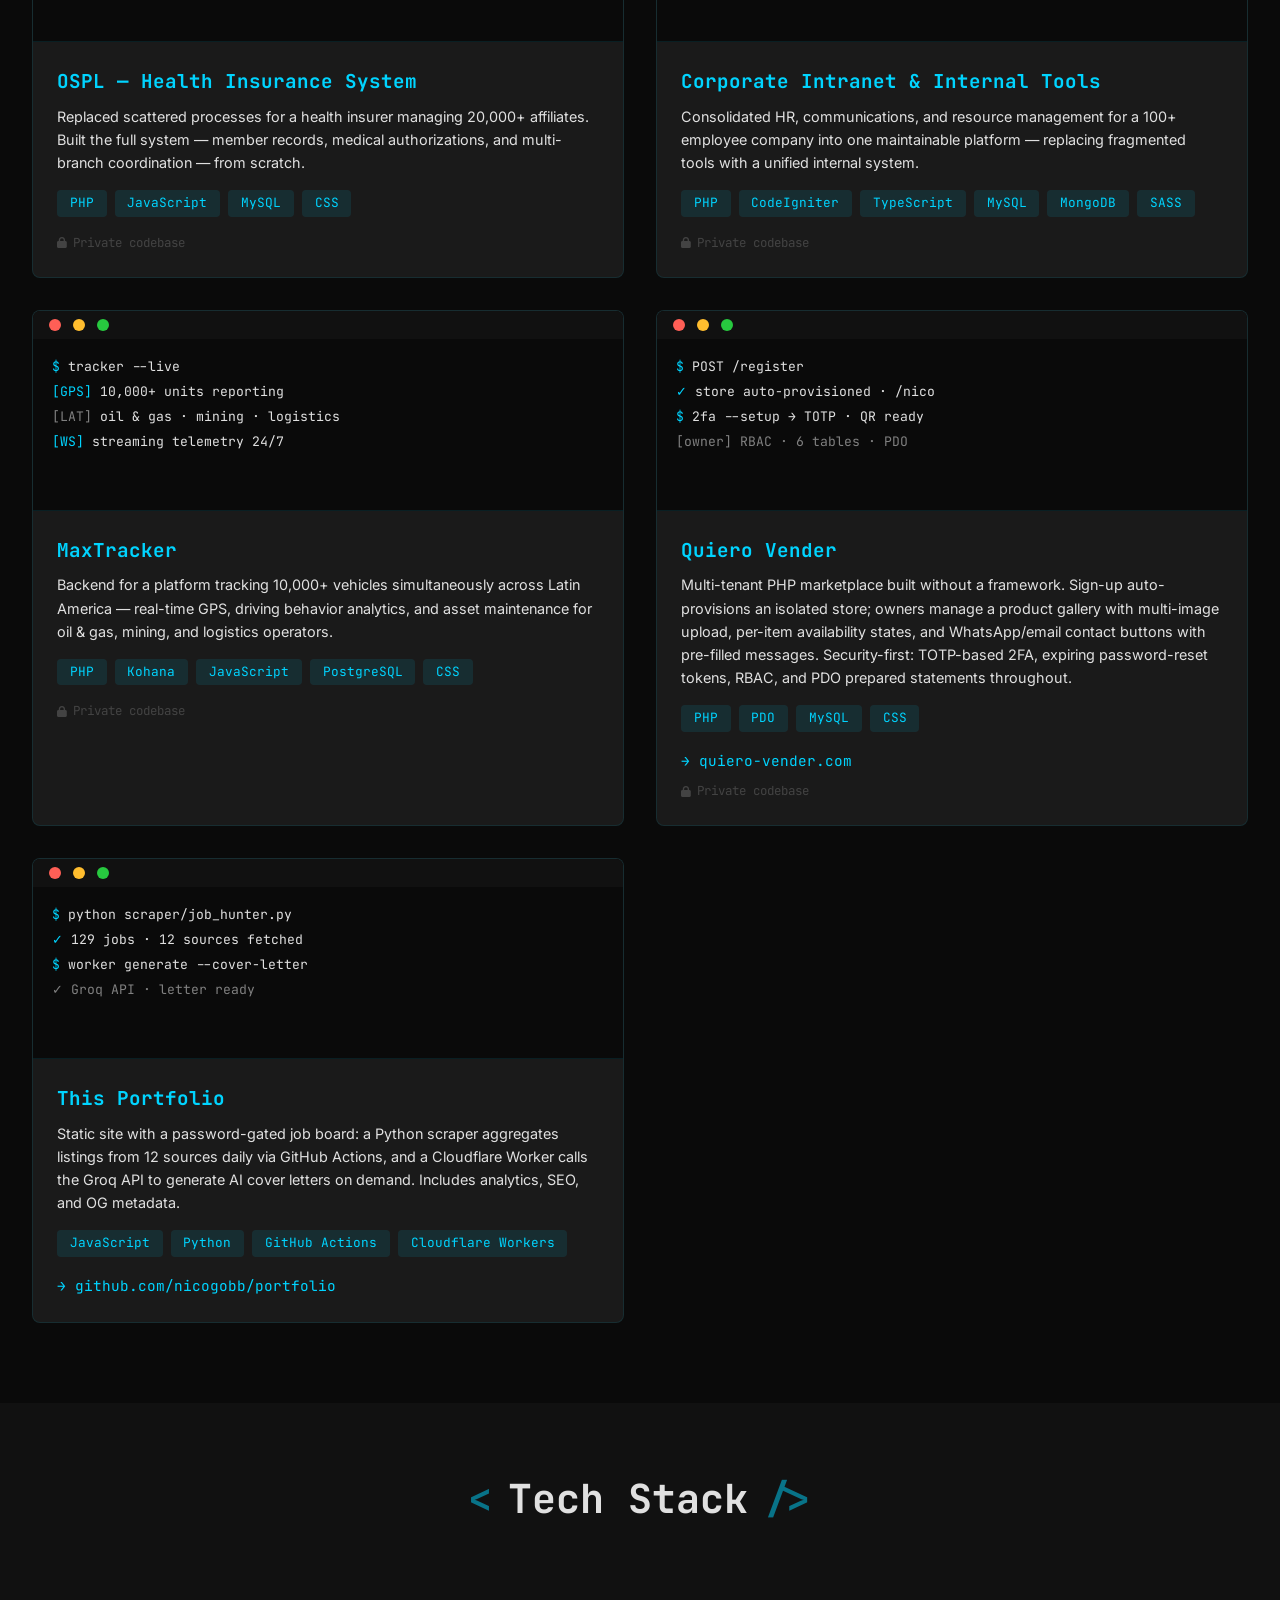
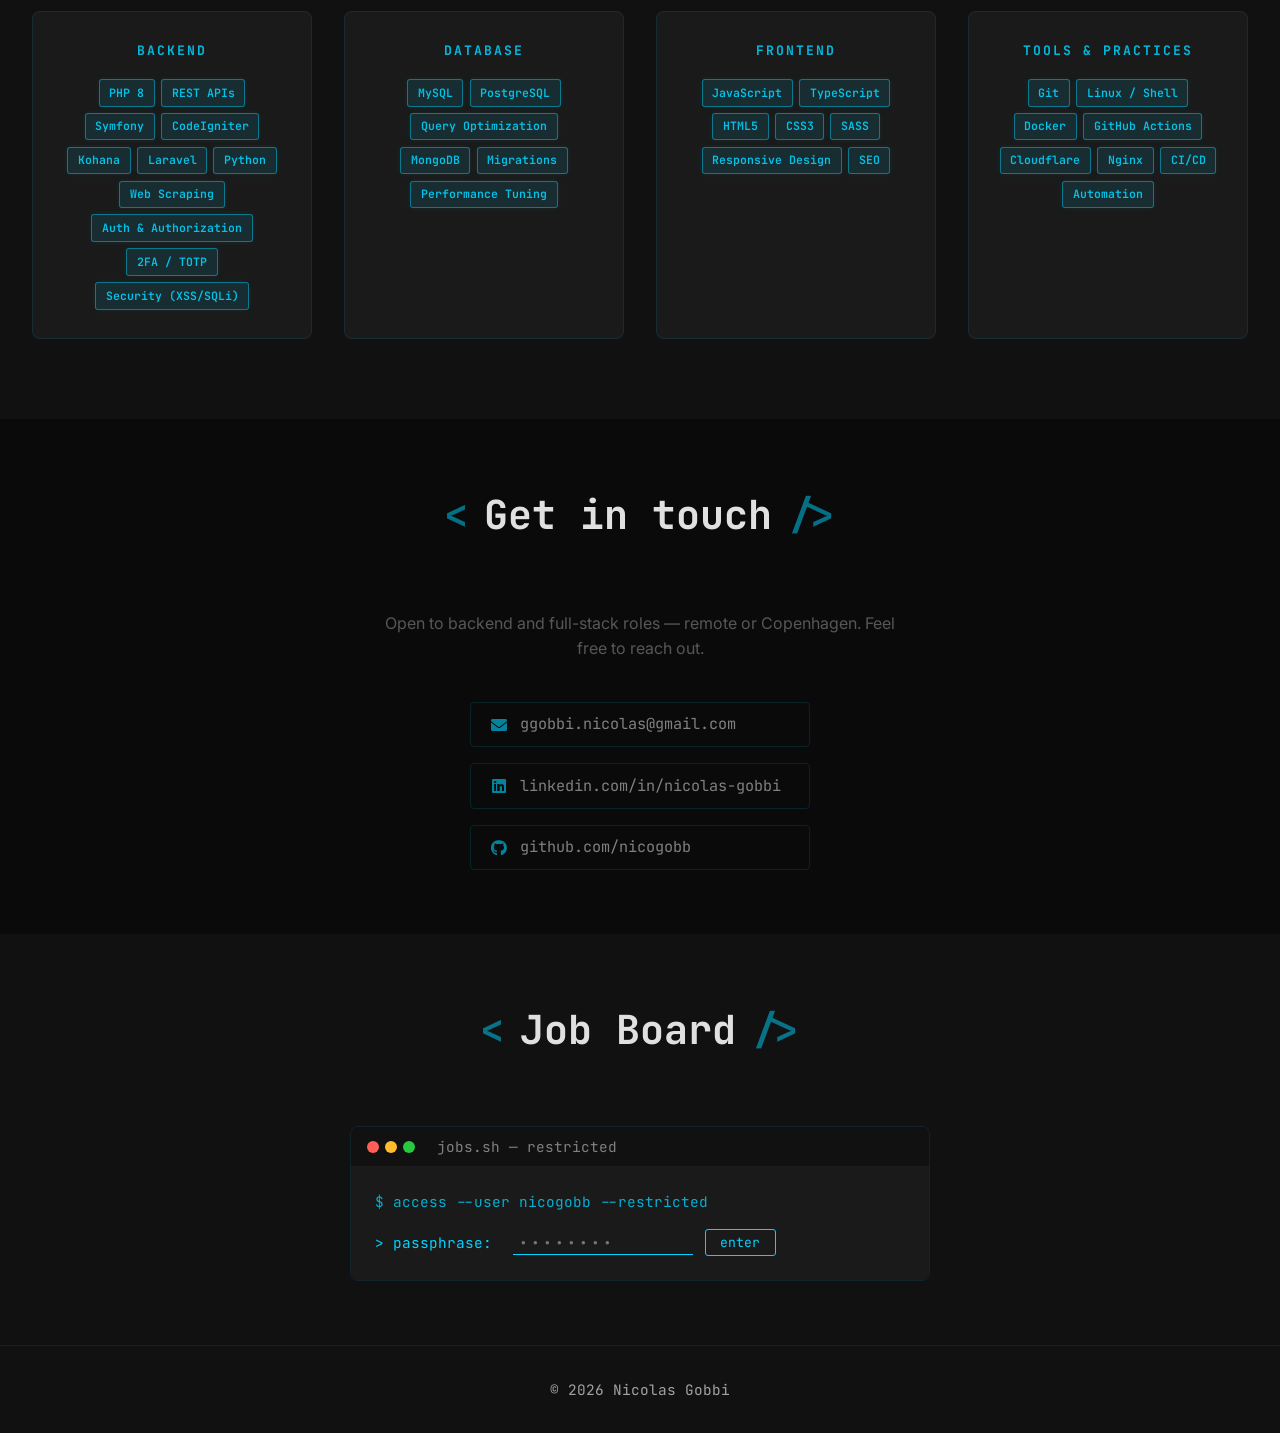
==== commit 847c2690: "feat: update CV and portfolio with cv_update improvements CV (CV_NicolasGobbi.pdf): - Color palette:" ====
--- a/index.html
+++ b/index.html
@@ -40,7 +40,7 @@
         "addressLocality": "Copenhagen",
         "addressCountry": "DK"
       },
-      "knowsAbout": ["PHP", "JavaScript", "TypeScript", "MySQL", "PostgreSQL", "MongoDB", "CodeIgniter", "Kohana", "Symfony", "REST APIs", "GitHub Actions"],
+      "knowsAbout": ["PHP", "JavaScript", "TypeScript", "MySQL", "PostgreSQL", "MongoDB", "CodeIgniter", "Kohana", "Symfony", "Laravel", "REST APIs", "Docker", "GitHub Actions", "Cloudflare"],
       "sameAs": [
         "https://github.com/nicogobb",
         "https://linkedin.com/in/nicolas-gobbi"
@@ -133,7 +133,7 @@
                         <span class="timeline__date">Aug 2025 — Jun 2026</span>
                         <h3 class="timeline__role">Software Engineer</h3>
                         <span class="timeline__company">Maxtracker S.A. — Argentina</span>
-                        <p>Develop and maintain the PHP backend using Kohana for a fleet management and telematics platform tracking <strong>10,000+ active vehicles</strong> in real time. Build features for GPS tracking, driving behavior analytics, and asset maintenance across oil & gas, mining, construction, and logistics industries throughout Latin America.</p>
+                        <p>Developed and maintained the PHP backend using Kohana for a fleet management and telematics platform tracking <strong>10,000+ active vehicles</strong> in real time. Led architecture decisions and drove modernization of a large-scale legacy codebase across GPS tracking, driving behavior analytics, and asset maintenance — serving oil & gas, mining, construction, and logistics industries throughout Latin America.</p>
                         <div class="project__tags">
                             <span>PHP</span><span>Kohana</span><span>PostgreSQL</span><span>JavaScript</span><span>REST APIs</span><span>Linux</span>
                         </div>
@@ -374,6 +374,7 @@
                             <span class="skill__tag">Linux / Shell</span>
                             <span class="skill__tag">Docker</span>
                             <span class="skill__tag">GitHub Actions</span>
+                            <span class="skill__tag">Cloudflare</span>
                             <span class="skill__tag">Nginx</span>
                             <span class="skill__tag">CI/CD</span>
                             <span class="skill__tag">Automation</span>
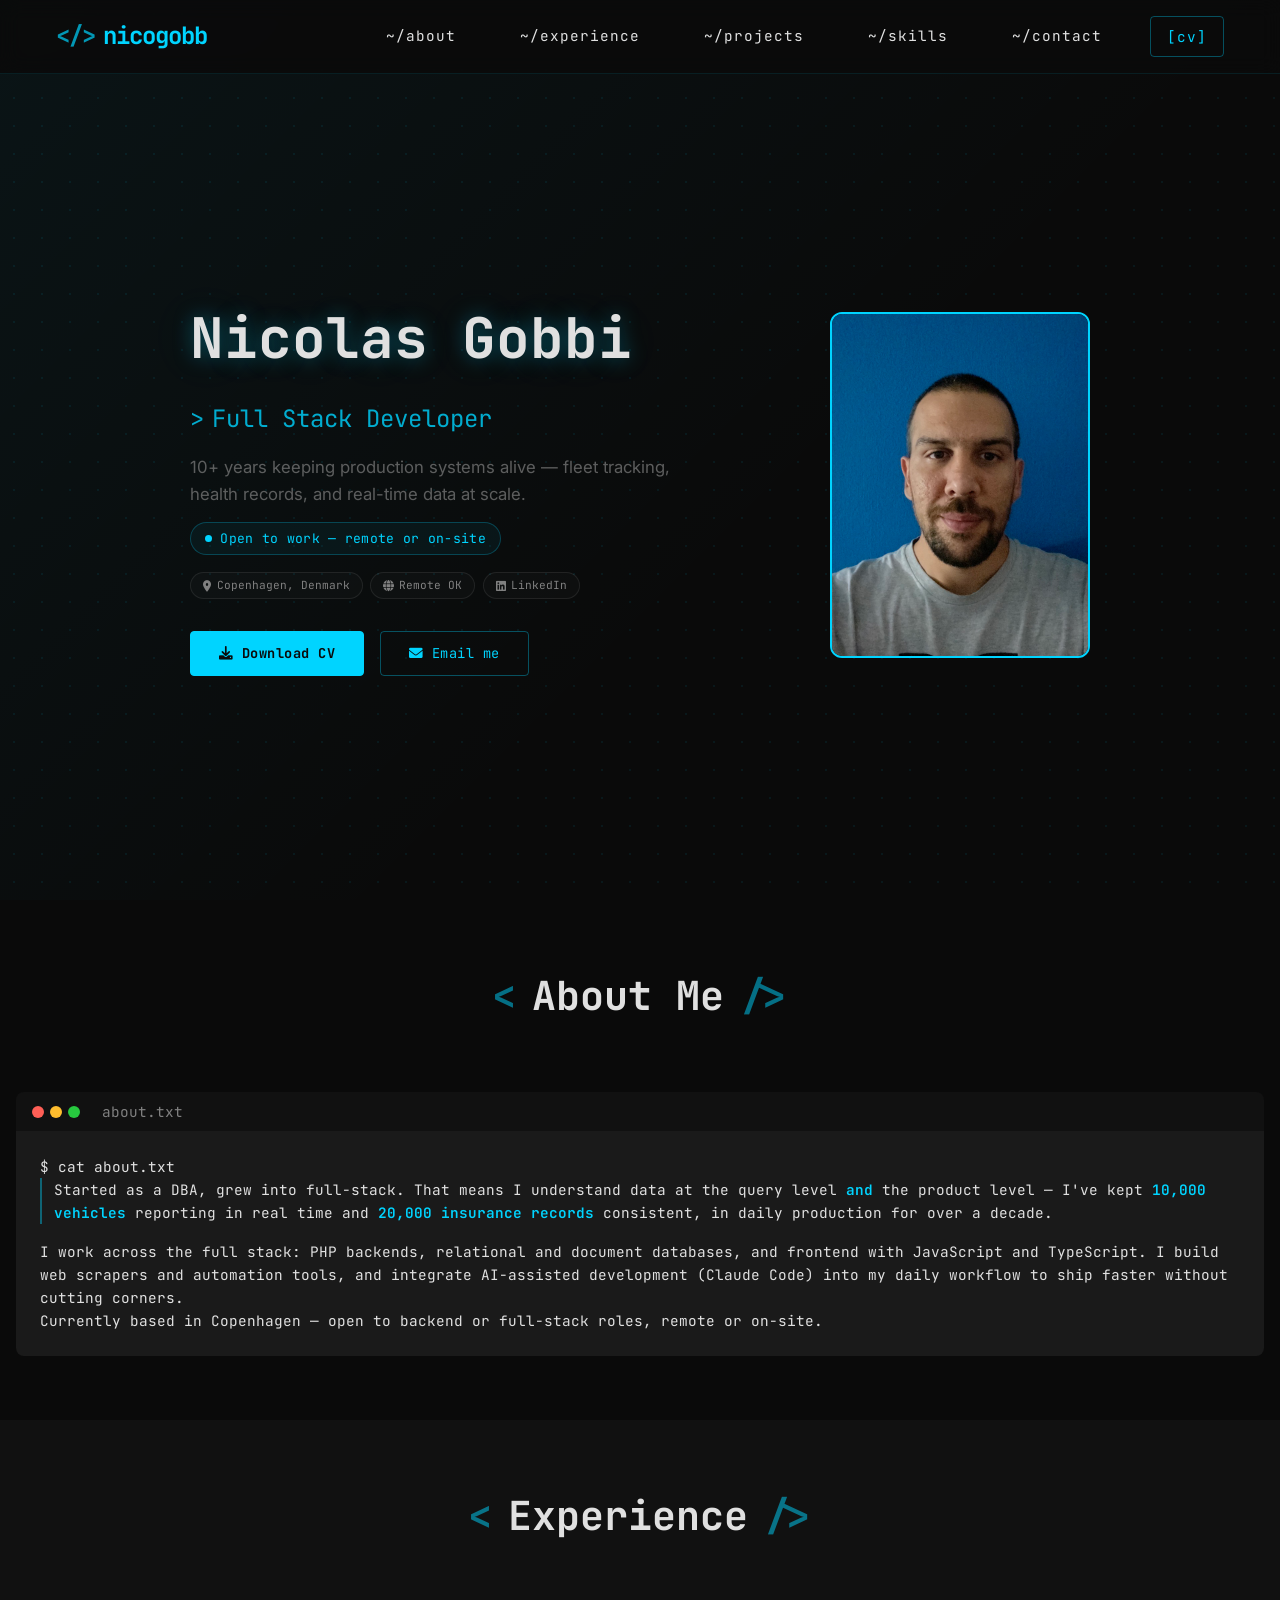
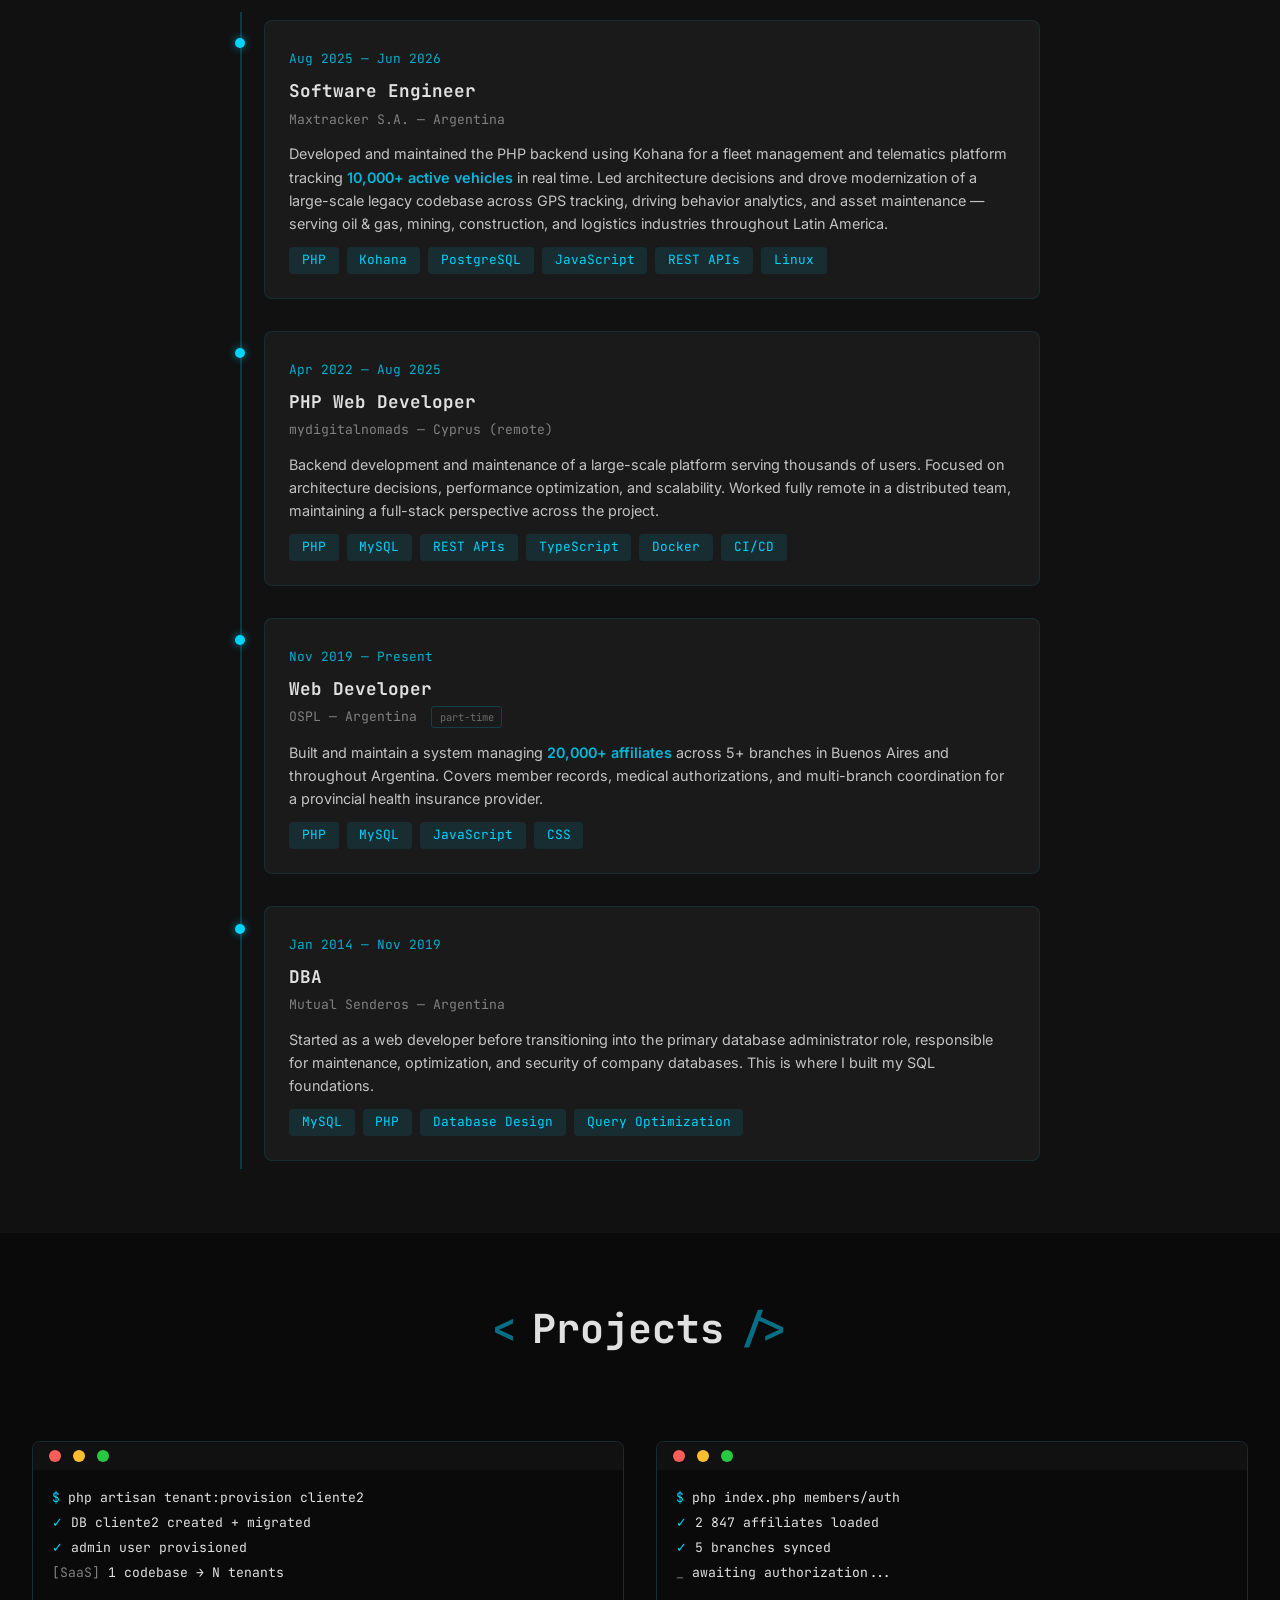
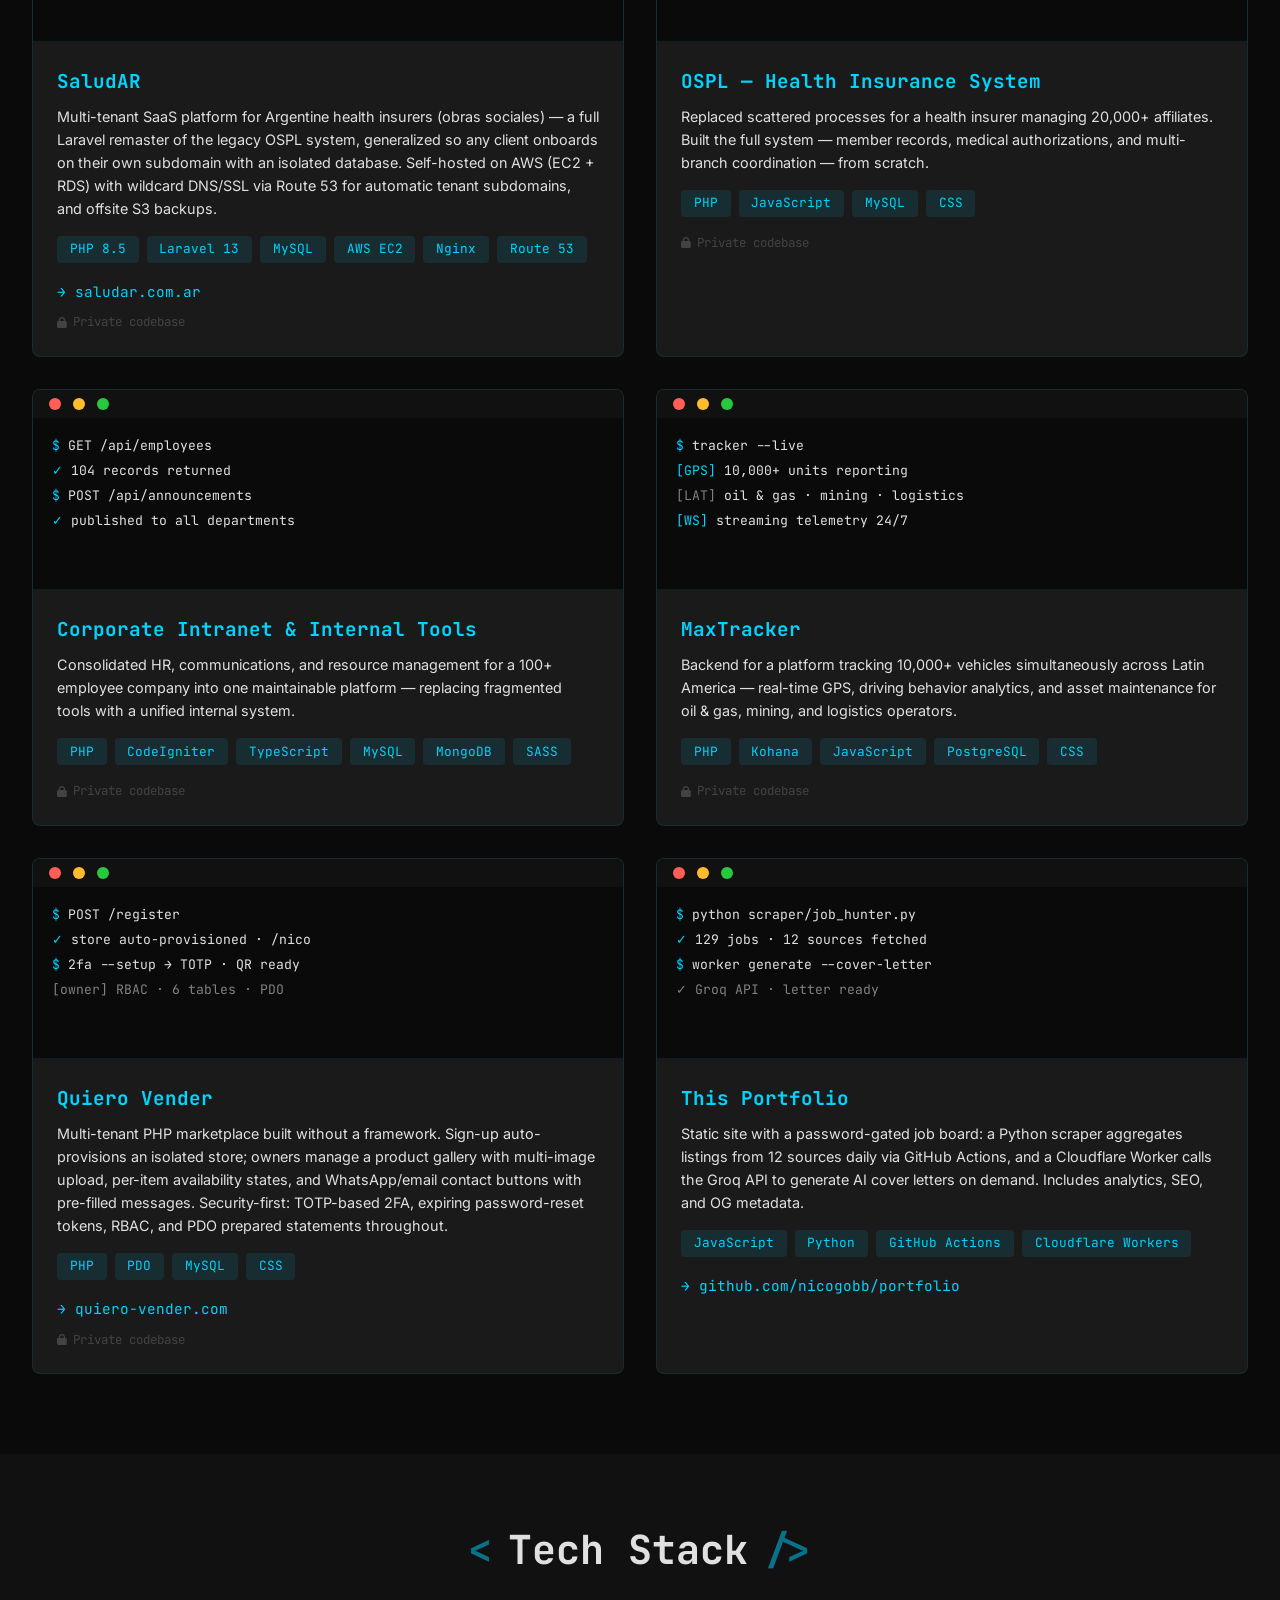
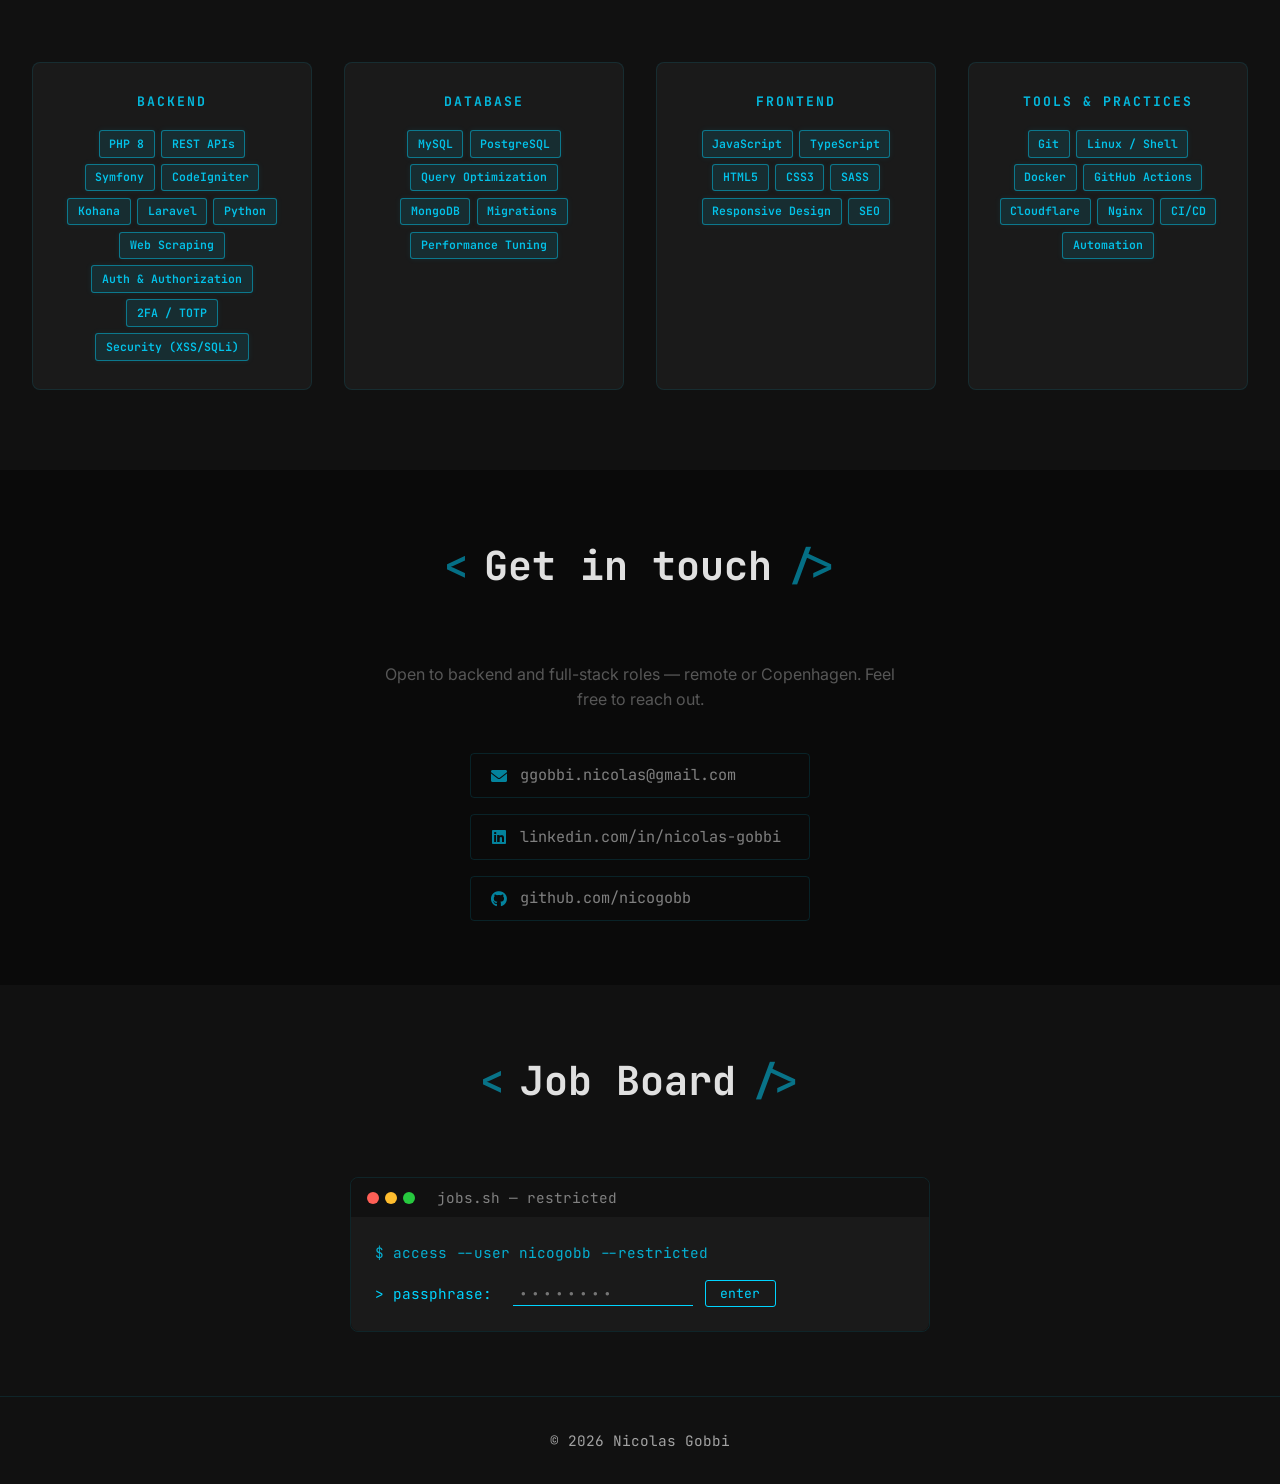
==== commit 1df65ec9: "feat: add SaludAR project to CV and portfolio Multi-tenant SaaS remaster of OSPL (Laravel, AWS EC2/R" ====
--- a/index.html
+++ b/index.html
@@ -194,6 +194,35 @@
                             <span class="terminal__dot"></span>
                         </div>
                         <div class="project__visual-body">
+                            <span class="pv__accent">$</span> php artisan tenant:provision cliente2<br>
+                            <span class="pv__accent">✓</span> DB cliente2 created + migrated<br>
+                            <span class="pv__accent">✓</span> admin user provisioned<br>
+                            <span class="pv__dim">[SaaS]</span> 1 codebase → N tenants
+                        </div>
+                    </div>
+                    <div class="project__content">
+                        <h3>SaludAR</h3>
+                        <p>Multi-tenant SaaS platform for Argentine health insurers (obras sociales) — a full Laravel remaster of the legacy OSPL system, generalized so any client onboards on their own subdomain with an isolated database. Self-hosted on AWS (EC2 + RDS) with wildcard DNS/SSL via Route 53 for automatic tenant subdomains, and offsite S3 backups.</p>
+                        <div class="project__tags">
+                            <span>PHP 8.5</span>
+                            <span>Laravel 13</span>
+                            <span>MySQL</span>
+                            <span>AWS EC2</span>
+                            <span>Nginx</span>
+                            <span>Route 53</span>
+                        </div>
+                        <a href="https://saludar.com.ar" target="_blank" rel="noopener noreferrer" class="project__link">→ saludar.com.ar</a>
+                        <span class="project__private"><i class="fas fa-lock"></i> Private codebase</span>
+                    </div>
+                </div>
+                <div class="project__card">
+                    <div class="project__visual">
+                        <div class="project__visual-header">
+                            <span class="terminal__dot"></span>
+                            <span class="terminal__dot"></span>
+                            <span class="terminal__dot"></span>
+                        </div>
+                        <div class="project__visual-body">
                             <span class="pv__accent">$</span> php index.php members/auth<br>
                             <span class="pv__accent">✓</span> 2 847 affiliates loaded<br>
                             <span class="pv__accent">✓</span> 5 branches synced<br>
@@ -336,7 +365,7 @@
                             <span class="skill__tag">Symfony</span>
                             <span class="skill__tag">CodeIgniter</span>
                             <span class="skill__tag">Kohana</span>
-                            <span class="skill__tag">Laravel</span>
+                            <span class="skill__tag skill__tag--core">Laravel</span>
                             <span class="skill__tag">Python</span>
                             <span class="skill__tag">Web Scraping</span>
                             <span class="skill__tag">Auth &amp; Authorization</span>
@@ -444,6 +473,7 @@
                 </div>
                 <div id="jobs-filters" class="jobs__filters"></div>
                 <div id="jobs-list" class="jobs__list"></div>
+                <div id="jobs-pagination" class="jobs__pagination"></div>
             </div>
         </section>
 
--- a/css/styles.css
+++ b/css/styles.css
@@ -686,10 +686,6 @@
 
 /* Responsive adjustments */
 @media (max-width: 768px) {
-    .nav__menu {
-        display: none;
-    }
-    
     .hero__container {
         flex-direction: column-reverse;
         text-align: center;
@@ -1118,6 +1114,43 @@
     gap: 0.6rem;
 }
 
+.jobs__pagination {
+    max-width: 860px;
+    margin: 1rem auto 0;
+    display: flex;
+    align-items: center;
+    gap: 1rem;
+    font-family: var(--font-main);
+}
+
+.jobs__page-btn {
+    background: transparent;
+    border: 1px solid rgba(0, 212, 255, 0.15);
+    color: var(--light-text);
+    font-family: var(--font-main);
+    font-size: 0.72rem;
+    padding: 0.18rem 0.7rem;
+    cursor: pointer;
+    border-radius: 3px;
+    transition: all 0.2s;
+}
+
+.jobs__page-btn:hover:not(:disabled) {
+    border-color: var(--primary-color);
+    color: var(--primary-color);
+    background: var(--accent-color);
+}
+
+.jobs__page-btn:disabled {
+    opacity: 0.3;
+    cursor: default;
+}
+
+.jobs__page-info {
+    color: var(--light-text);
+    font-size: 0.72rem;
+}
+
 .jobs__card {
     background: var(--secondary-color);
     border: 1px solid rgba(0, 212, 255, 0.07);
@@ -1201,6 +1234,18 @@
     margin-left: 0.4rem;
 }
 
+.jobs__location {
+    font-family: var(--font-main);
+    font-size: 0.72rem;
+    color: var(--light-text);
+    opacity: 0.6;
+    margin-left: 0.5rem;
+}
+.jobs__location::before {
+    content: "·";
+    margin-right: 0.35rem;
+}
+
 /* ── Match score bar ─────────────────────────────────────────── */
 .jobs__match {
     grid-column: 1 / -1;
@@ -1352,6 +1397,41 @@
 .jobs__card--closed .jobs__card-title {
     text-decoration: line-through;
     text-decoration-color: rgba(224, 82, 82, 0.5);
+}
+
+.jobs__rejected-btn {
+    background: transparent;
+    border: 1px solid rgba(220, 120, 40, 0.25);
+    color: var(--light-text);
+    font-family: var(--font-main);
+    font-size: 0.68rem;
+    padding: 0.12rem 0.5rem;
+    cursor: pointer;
+    border-radius: 3px;
+    transition: all 0.2s;
+    white-space: nowrap;
+}
+
+.jobs__rejected-btn:hover {
+    border-color: #e08030;
+    color: #e08030;
+    background: rgba(224, 128, 48, 0.06);
+}
+
+.jobs__rejected-btn--on {
+    border-color: rgba(224, 128, 48, 0.5);
+    color: #e08030;
+    background: rgba(224, 128, 48, 0.08);
+}
+
+.jobs__card--rejected {
+    opacity: 0.45;
+    border-color: rgba(224, 128, 48, 0.2);
+}
+
+.jobs__card--rejected .jobs__card-title {
+    color: #e08030;
+    opacity: 0.7;
 }
 
 .jobs__filters {
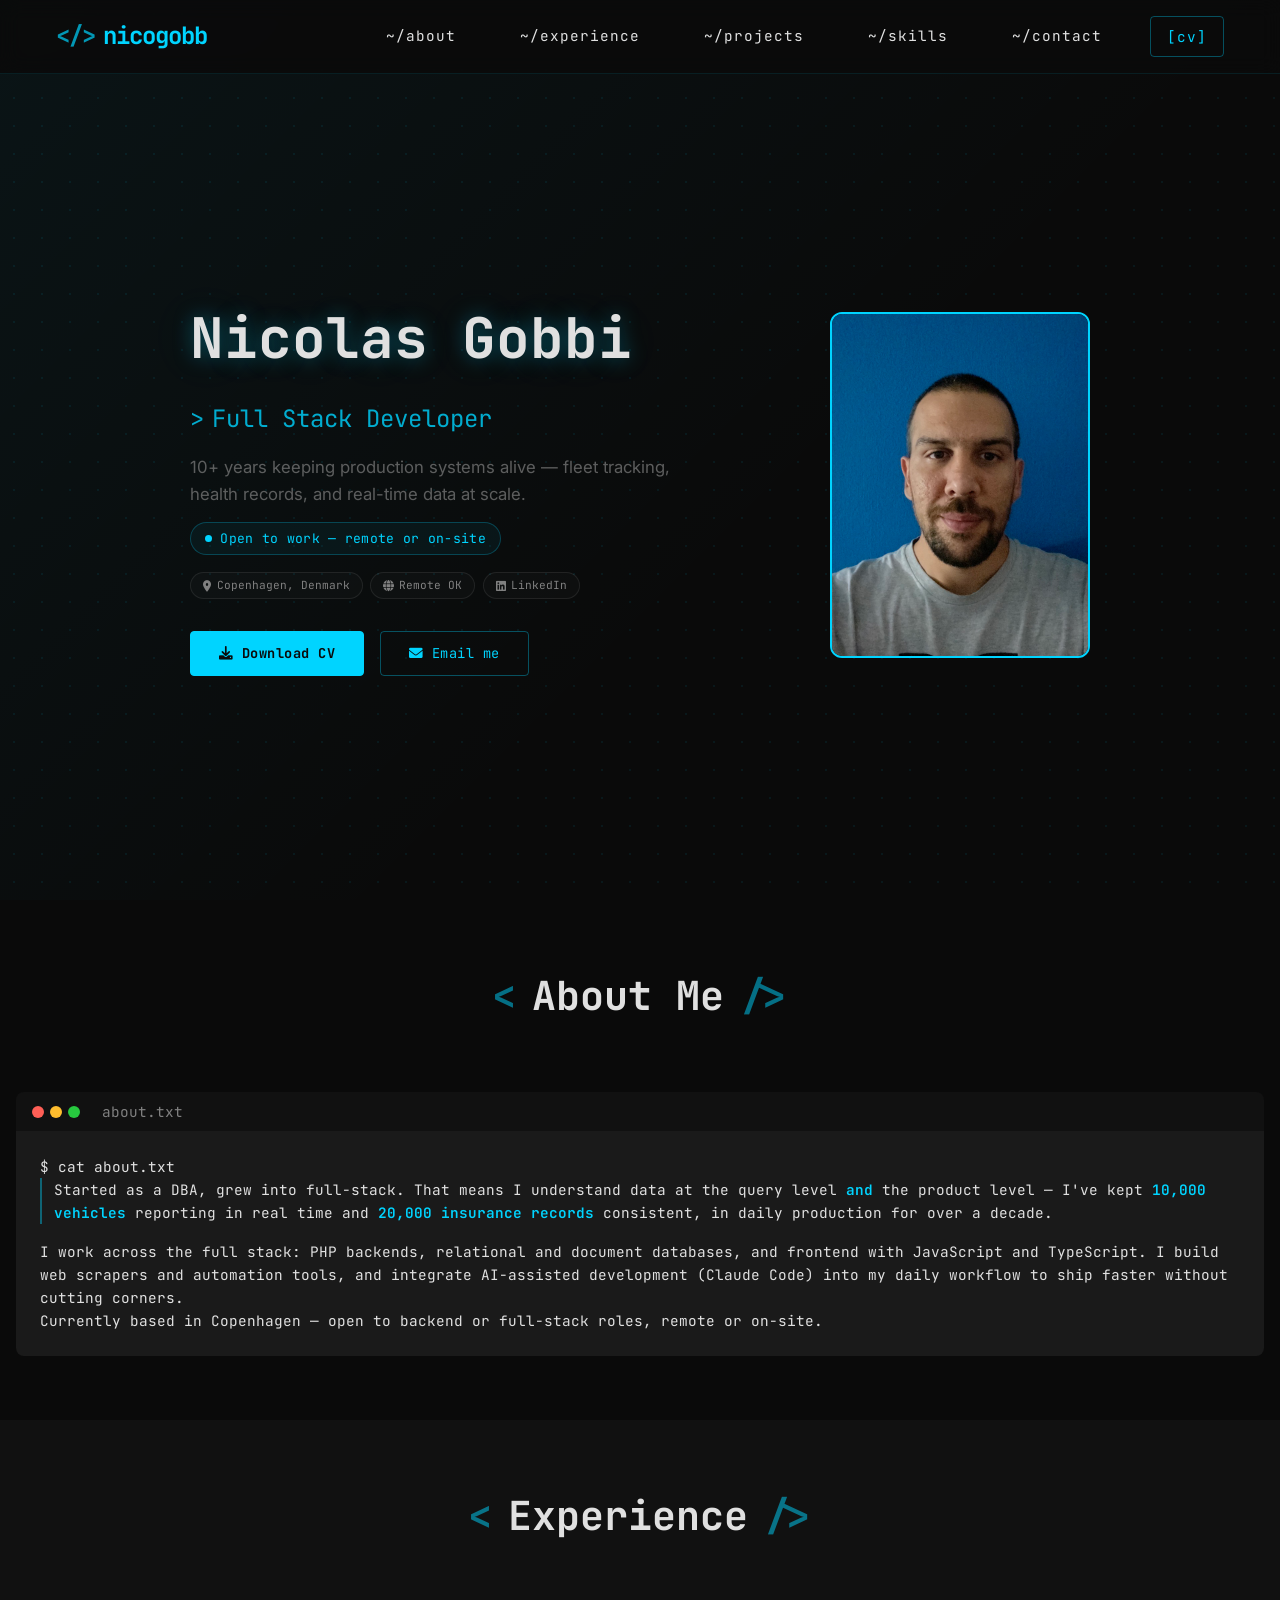
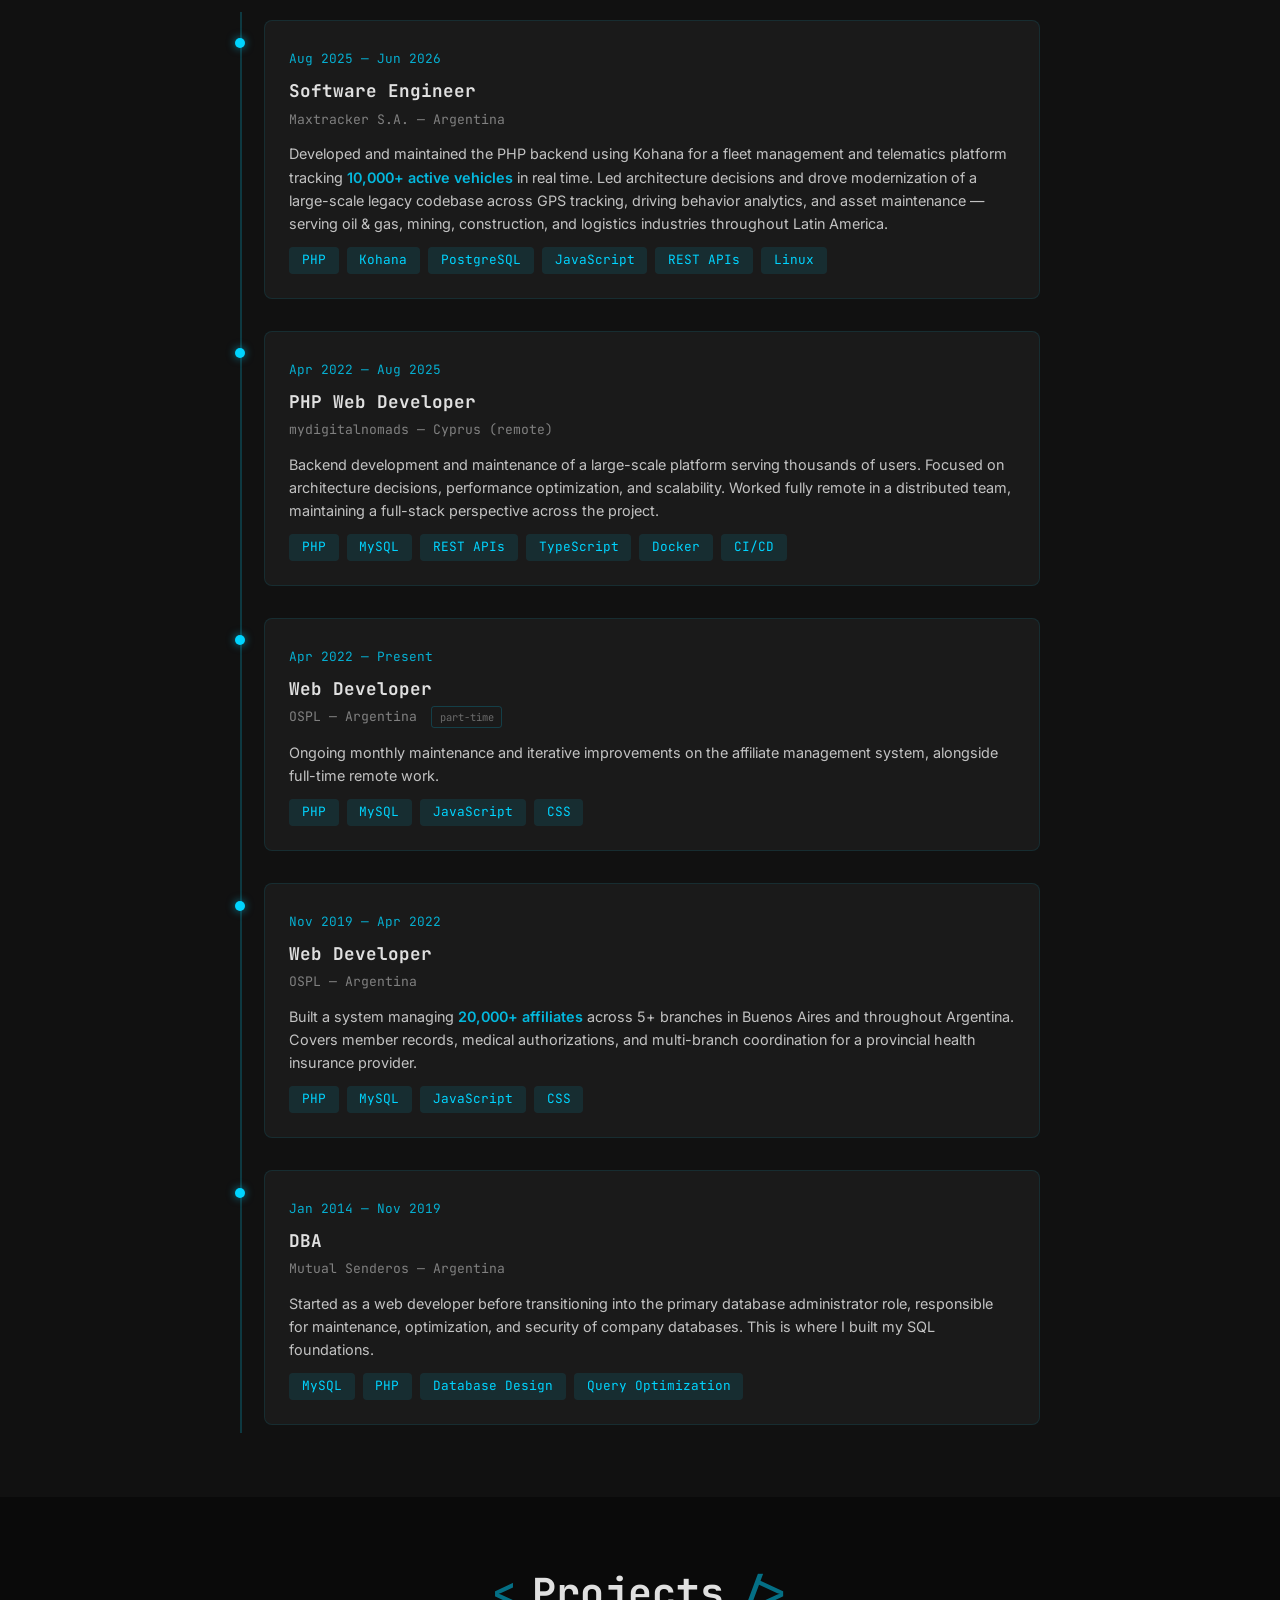
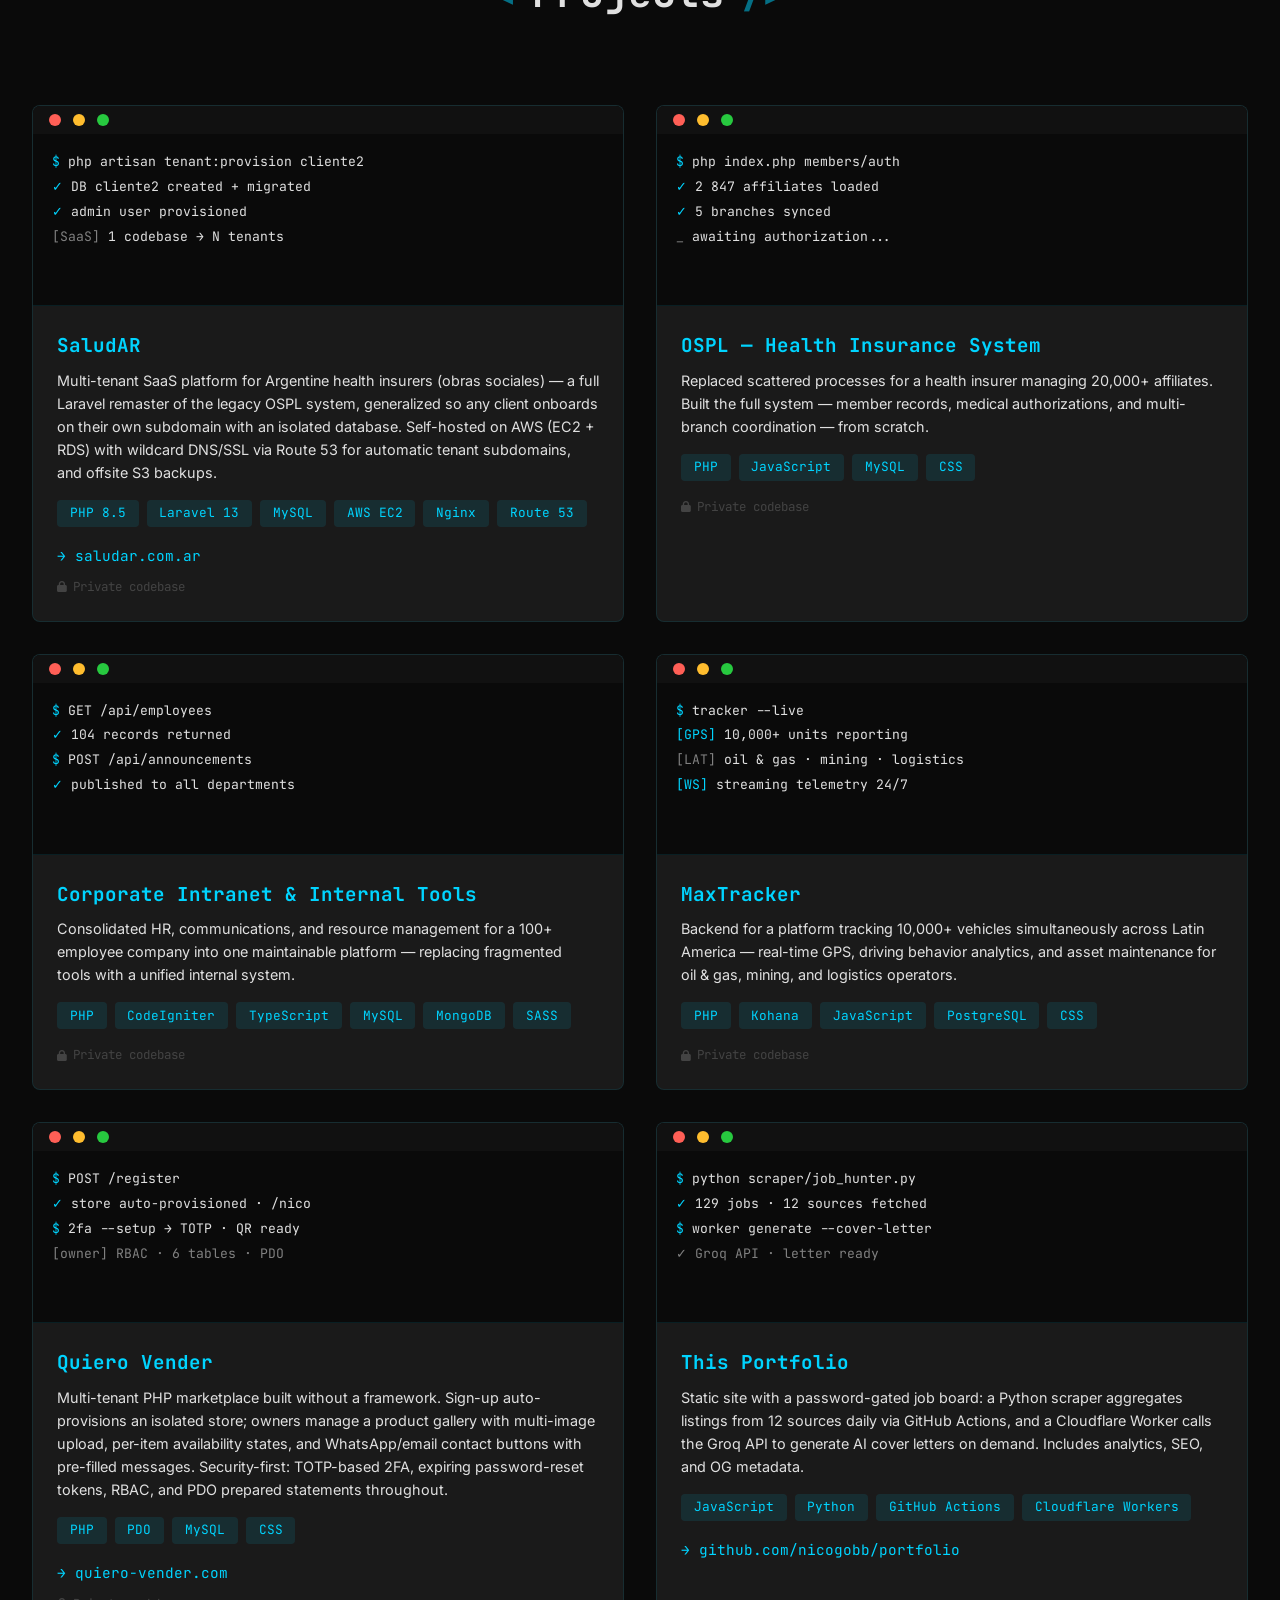
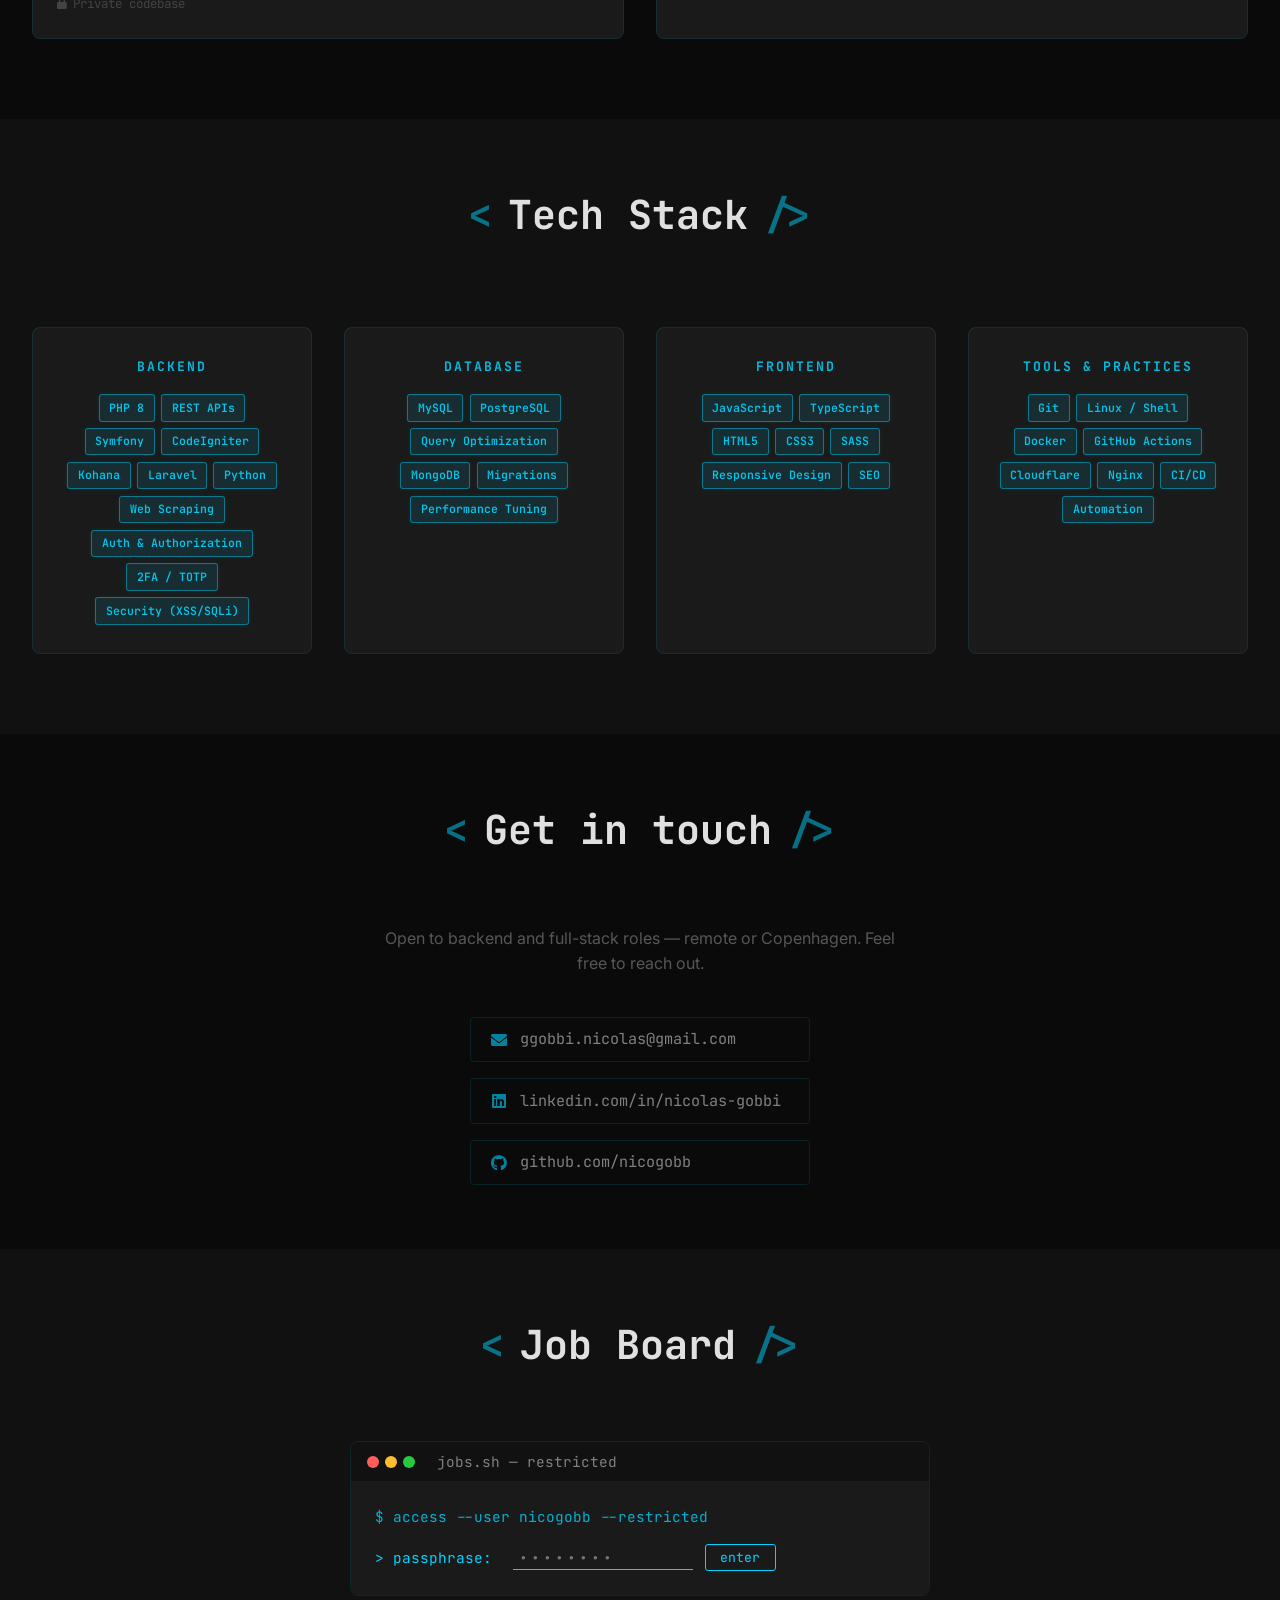
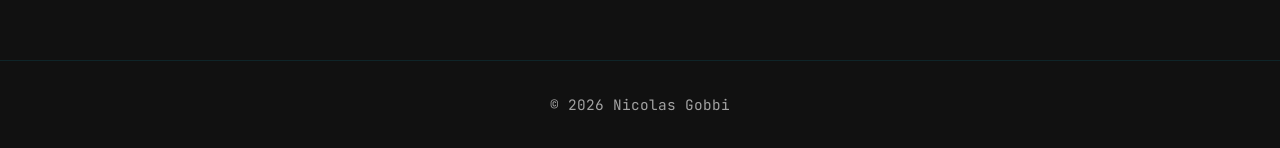
==== commit 051e12b8: "fix: split OSPL entry in portfolio timeline to match corrected CV dates The full-time build phase (N" ====
--- a/index.html
+++ b/index.html
@@ -156,10 +156,23 @@
                 <div class="timeline__item">
                     <div class="timeline__marker"></div>
                     <div class="timeline__content">
-                        <span class="timeline__date">Nov 2019 — Present</span>
+                        <span class="timeline__date">Apr 2022 — Present</span>
                         <h3 class="timeline__role">Web Developer</h3>
                         <span class="timeline__company">OSPL — Argentina <span class="timeline__tag">part-time</span></span>
-                        <p>Built and maintain a system managing <strong>20,000+ affiliates</strong> across 5+ branches in Buenos Aires and throughout Argentina. Covers member records, medical authorizations, and multi-branch coordination for a provincial health insurance provider.</p>
+                        <p>Ongoing monthly maintenance and iterative improvements on the affiliate management system, alongside full-time remote work.</p>
+                        <div class="project__tags">
+                            <span>PHP</span><span>MySQL</span><span>JavaScript</span><span>CSS</span>
+                        </div>
+                    </div>
+                </div>
+
+                <div class="timeline__item">
+                    <div class="timeline__marker"></div>
+                    <div class="timeline__content">
+                        <span class="timeline__date">Nov 2019 — Apr 2022</span>
+                        <h3 class="timeline__role">Web Developer</h3>
+                        <span class="timeline__company">OSPL — Argentina</span>
+                        <p>Built a system managing <strong>20,000+ affiliates</strong> across 5+ branches in Buenos Aires and throughout Argentina. Covers member records, medical authorizations, and multi-branch coordination for a provincial health insurance provider.</p>
                         <div class="project__tags">
                             <span>PHP</span><span>MySQL</span><span>JavaScript</span><span>CSS</span>
                         </div>
